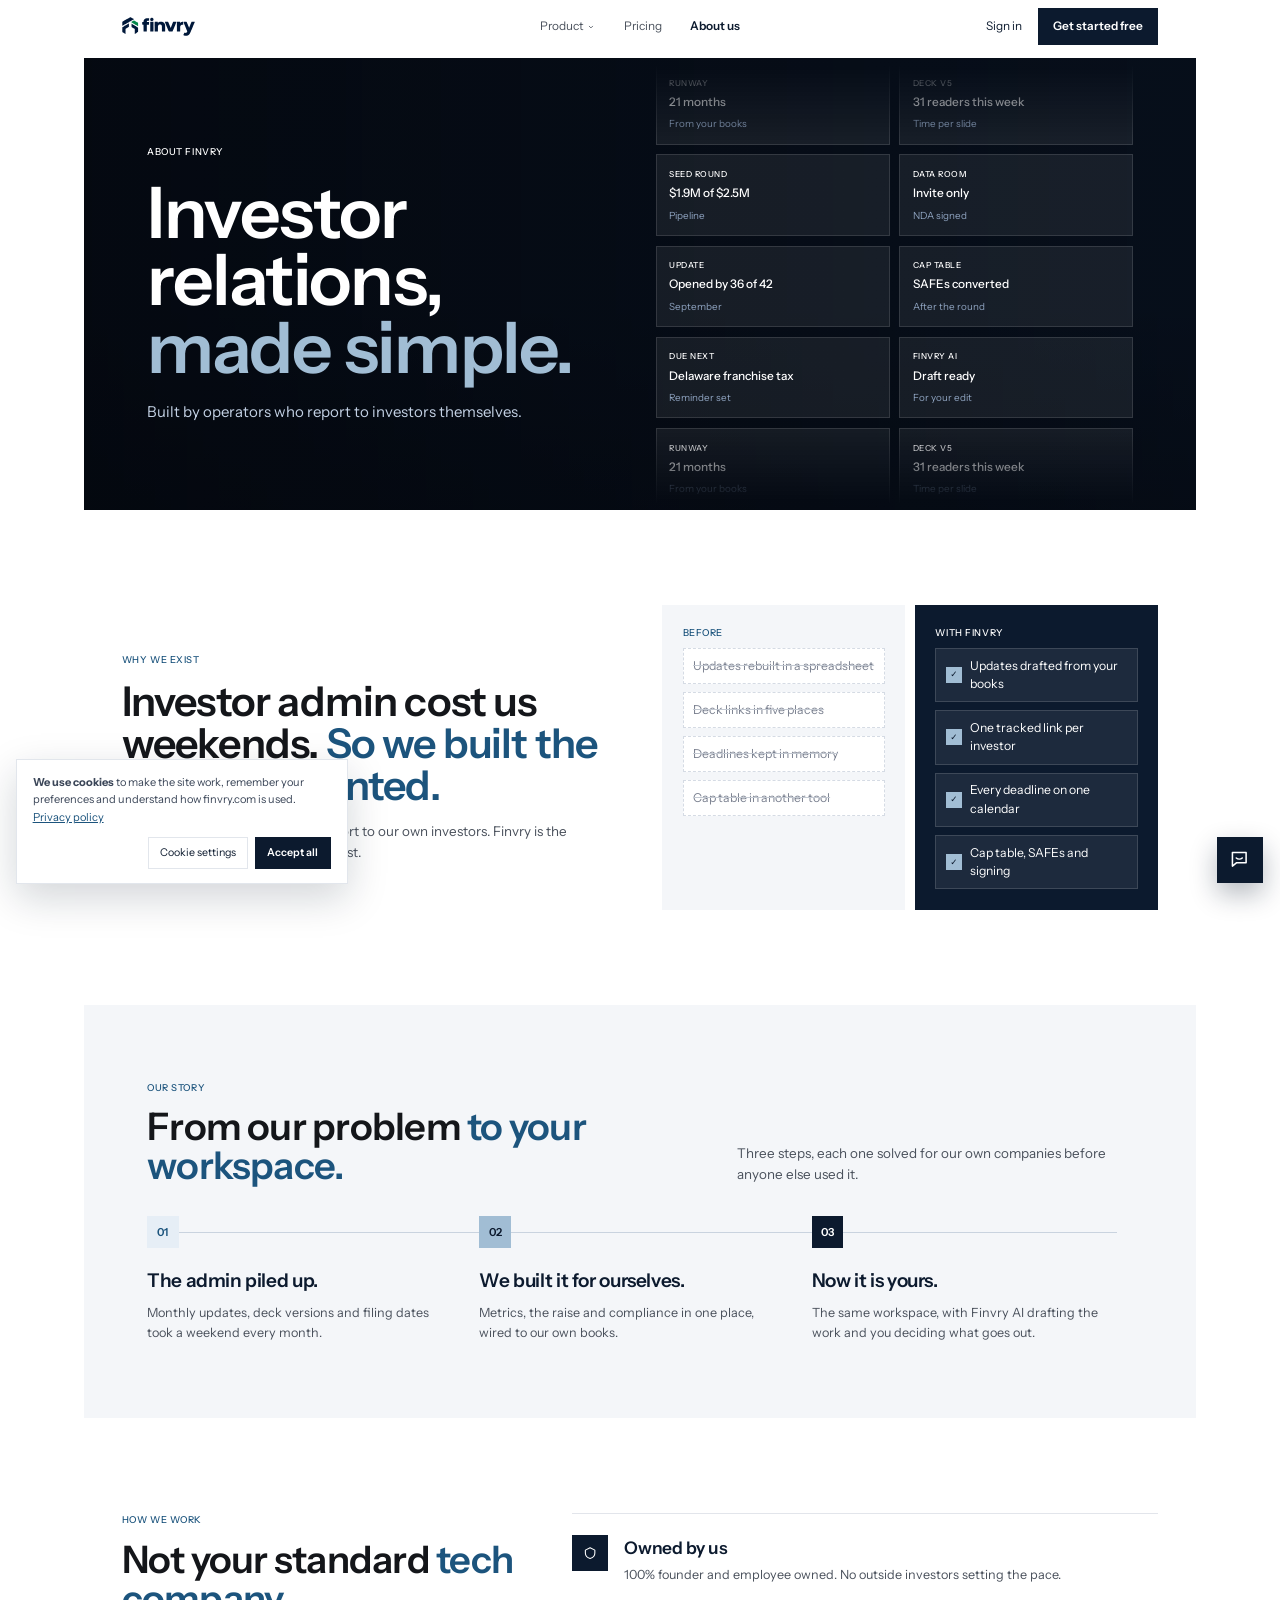
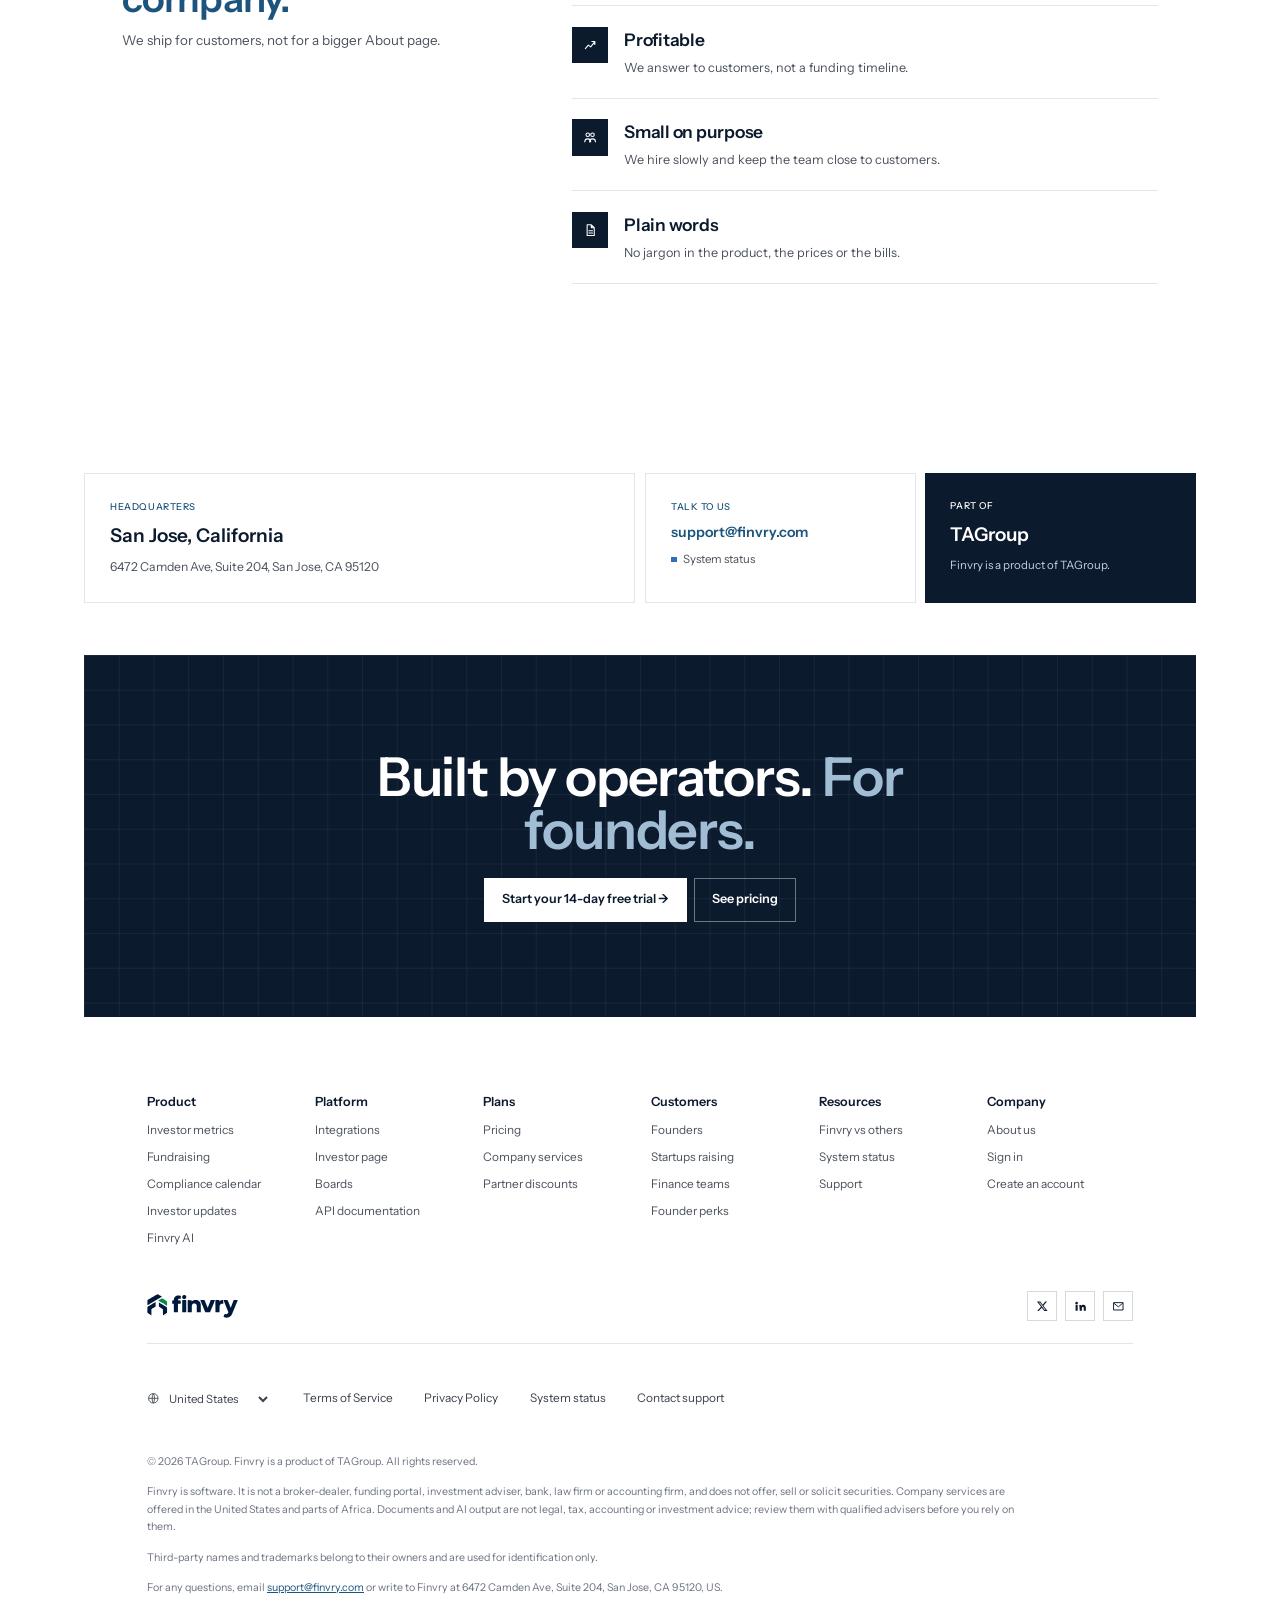
==== about/index.html @ d53e9d09 "Home: line break in the band description" ====
<!doctype html>
<html lang="en" style="zoom: .79;">
<head>
<meta charset="utf-8"><meta name="viewport" content="width=device-width, initial-scale=1">
<title>About Finvry</title><meta name="description" content="Finvry is the OS for every founder: investor metrics, fundraising, requirements and engagement in one place.">
<meta property="og:title" content="About Finvry"><meta property="og:description" content="Finvry is the OS for every founder: investor metrics, fundraising, requirements and engagement in one place."><meta name="theme-color" content="#0c1a2e">
<script>(function(){var p=location.pathname;if(/\/index\.html$/.test(p))history.replaceState(null,'',p.replace(/index\.html$/,'')+location.search+location.hash)})()</script>
<link rel="canonical" href="https://finvry.com/about/">
<link rel="icon" href="/favicon.svg" type="image/svg+xml">
<link rel="icon" href="/favicon-32.png" sizes="32x32" type="image/png">
<link rel="apple-touch-icon" href="/apple-touch-icon.png">
<meta property="og:image" content="https://finvry.com/og.png">
<link rel="preconnect" href="https://fonts.googleapis.com"><link rel="preconnect" href="https://fonts.gstatic.com" crossorigin>
<link href="https://fonts.googleapis.com/css2?family=Instrument+Sans:wght@400;500;600&display=swap" rel="stylesheet">
<link rel="stylesheet" href="/styles.css?v=8ae72ee6">
<link rel="stylesheet" href="/site.css?v=c5f1a4f9">
<script src="/site.js?v=0608c19a" defer></script>
</head>
<body class="f"><header class="f-hd"><div class="f-w">
  <a class="f-brand" href="/" aria-label="Finvry home"><img src="/finvry-logo.svg" alt="Finvry"></a>
  <nav class="f-nav" aria-label="Main"><div class="f-dd"><button type="button" class="f-ddb" aria-expanded="false" aria-haspopup="true">Product<svg width="10" height="10" viewBox="0 0 24 24" aria-hidden="true"><path d="m6 9 6 6 6-6" fill="none" stroke="currentColor" stroke-width="2.4"/></svg></button><div class="f-ddm"><a href="/"><i><svg viewBox="0 0 24 24" aria-hidden="true"><path d="M4 4h7v7H4zM13 4h7v7h-7zM4 13h7v7H4zM13 13h7v7h-7z" fill="none" stroke="currentColor" stroke-width="1.8" stroke-linecap="round" stroke-linejoin="round"/></svg></i><span><b>Overview</b><em>The platform, Finvry AI and integrations</em></span></a><a href="/founders/"><i><svg viewBox="0 0 24 24" aria-hidden="true"><path d="M12 12a4 4 0 1 0 0-8 4 4 0 0 0 0 8zM4 21c0-4 3.6-6.5 8-6.5s8 2.5 8 6.5" fill="none" stroke="currentColor" stroke-width="1.8" stroke-linecap="round" stroke-linejoin="round"/></svg></i><span><b>Founders</b><em>Updates, deck and paperwork</em></span></a><a href="/startups-raising/"><i><svg viewBox="0 0 24 24" aria-hidden="true"><path d="M4 18l5-6 4 3 7-9M15 6h5v5" fill="none" stroke="currentColor" stroke-width="1.8" stroke-linecap="round" stroke-linejoin="round"/></svg></i><span><b>Startups raising</b><em>Pipeline, data room and SAFEs</em></span></a><a href="/finance-teams/"><i><svg viewBox="0 0 24 24" aria-hidden="true"><path d="M4 19V9M10 19V5M16 19v-7M22 19H2" fill="none" stroke="currentColor" stroke-width="1.8" stroke-linecap="round" stroke-linejoin="round"/></svg></i><span><b>Finance teams</b><em>Books, statements and boards</em></span></a><a href="/compare/"><i><svg viewBox="0 0 24 24" aria-hidden="true"><path d="M7 4v16M17 4v16M3 8l4-4 4 4M13 16l4 4 4-4" fill="none" stroke="currentColor" stroke-width="1.8" stroke-linecap="round" stroke-linejoin="round"/></svg></i><span><b>Finvry vs others</b><em>How Finvry compares</em></span></a></div></div><a href="/pricing/">Pricing</a><a href="/about/" class="on" aria-current="page">About us</a></nav>
  <div class="f-hda"><a class="si" href="https://app.finvry.com/login">Sign in</a><a class="f-btn dk" href="https://app.finvry.com/start">Get started free</a>
  <button type="button" class="f-mb" aria-label="Menu" aria-expanded="false" aria-controls="f-mm"><svg width="18" height="18" viewBox="0 0 24 24" aria-hidden="true"><path d="M4 7h16M4 12h16M4 17h16" fill="none" stroke="currentColor" stroke-width="1.8"/></svg></button></div>
</div><div class="f-mm" id="f-mm" hidden><span class="f-mml">Product</span><a href="/">Overview</a><a href="/founders/">Founders</a><a href="/startups-raising/">Startups raising</a><a href="/finance-teams/">Finance teams</a><a href="/compare/">Finvry vs others</a><a href="/pricing/">Pricing</a><a href="/about/">About us</a><a href="https://app.finvry.com/login">Sign in</a><a class="f-btn dk" href="https://app.finvry.com/start">Get started free</a></div></header><main>
<section class="f-inset" style="padding-top:6px"><div class="f-box f-navy">
  <video class="f-vid" autoplay muted loop playsinline preload="metadata" aria-hidden="true"><source src="https://pub-f138f42d66b748108ebf7432c7314665.r2.dev/iStock-1702872444.mp4" type="video/mp4"></video><div class="f-scrim"></div>
  <div class="f-hero f-g" style="padding-top:0;padding-bottom:0;align-items:center;min-height:560px">
  <div class="s6 f-herocol" style="padding:110px 0"><p class="f-lab">About Finvry</p><h1 class="f-h1">Investor relations, <span class="f-emd">made simple.</span></h1><p class="f-sub" style="font-size:19px;max-width:480px">Built by operators who report to investors themselves.</p></div>
  <div class="s6 f-hide-m f-scroll2" aria-hidden="true"><div class="f-up"><div class="f-gl"><span>Runway</span><b>21 months</b><em>From your books</em></div><div class="f-gl"><span>Seed round</span><b>$1.9M of $2.5M</b><em>Pipeline</em></div><div class="f-gl"><span>Update</span><b>Opened by 36 of 42</b><em>September</em></div><div class="f-gl"><span>Due next</span><b>Delaware franchise tax</b><em>Reminder set</em></div><div class="f-gl"><span>Runway</span><b>21 months</b><em>From your books</em></div><div class="f-gl"><span>Seed round</span><b>$1.9M of $2.5M</b><em>Pipeline</em></div><div class="f-gl"><span>Update</span><b>Opened by 36 of 42</b><em>September</em></div><div class="f-gl"><span>Due next</span><b>Delaware franchise tax</b><em>Reminder set</em></div></div><div class="f-down"><div class="f-gl"><span>Deck v5</span><b>31 readers this week</b><em>Time per slide</em></div><div class="f-gl"><span>Data room</span><b>Invite only</b><em>NDA signed</em></div><div class="f-gl"><span>Cap table</span><b>SAFEs converted</b><em>After the round</em></div><div class="f-gl"><span>Finvry AI</span><b>Draft ready</b><em>For your edit</em></div><div class="f-gl"><span>Deck v5</span><b>31 readers this week</b><em>Time per slide</em></div><div class="f-gl"><span>Data room</span><b>Invite only</b><em>NDA signed</em></div><div class="f-gl"><span>Cap table</span><b>SAFEs converted</b><em>After the round</em></div><div class="f-gl"><span>Finvry AI</span><b>Draft ready</b><em>For your edit</em></div></div></div>
</div></div></section>
<section class="f-sec"><div class="f-w f-g ab-why" style="gap:56px;align-items:center">
  <div class="s6" style="display:flex;flex-direction:column;gap:18px"><p class="f-lab">Why we exist</p><h2 class="f-h2" style="font-size:52px">Investor admin cost us weekends. <span class="f-em">So we built the place we wanted.</span></h2>
    <p class="f-sub" style="font-size:17px">We run our own companies and report to our own investors. Finvry is the workspace we needed, used by us first.</p></div>
  <div class="s6 ab-ba" aria-hidden="true"><div class="col was"><p class="f-lab">Before</p><span>Updates rebuilt in a spreadsheet</span><span>Deck links in five places</span><span>Deadlines kept in memory</span><span>Cap table in another tool</span></div>
    <div class="col now"><p class="f-lab">With Finvry</p><span><i>✓</i>Updates drafted from your books</span><span><i>✓</i>One tracked link per investor</span><span><i>✓</i>Every deadline on one calendar</span><span><i>✓</i>Cap table, SAFEs and signing</span></div></div>
</div></section>
<section class="f-inset"><div class="f-box f-greybg"><div class="f-wi" style="padding-top:96px;padding-bottom:96px">
  <div class="f-split"><div><p class="f-lab">Our story</p><h2 class="f-h2" style="font-size:48px">From our problem <span class="f-em">to your workspace.</span></h2></div><p class="f-sub" style="font-size:17px">Three steps, each one solved for our own companies before anyone else used it.</p></div>
  <ol class="ab-tl"><li><span class="n">01</span><b>The admin piled up.</b><span class="d">Monthly updates, deck versions and filing dates took a weekend every month.</span></li><li><span class="n">02</span><b>We built it for ourselves.</b><span class="d">Metrics, the raise and compliance in one place, wired to our own books.</span></li><li><span class="n">03</span><b>Now it is yours.</b><span class="d">The same workspace, with Finvry AI drafting the work and you deciding what goes out.</span></li></ol>
</div></div></section>
<section class="f-sec"><div class="f-w f-g" style="gap:56px;align-items:start">
  <div class="s5" style="display:flex;flex-direction:column;gap:16px;position:sticky;top:100px"><p class="f-lab">How we work</p><h2 class="f-h2" style="font-size:48px">Not your standard <span class="f-em">tech company.</span></h2><p class="f-sub" style="font-size:17px">We ship for customers, not for a bigger About page.</p></div>
  <div class="s7 ab-ways"><div><span class="f-ico dk"><svg viewBox="0 0 24 24" aria-hidden="true"><path d="M12 3l8 4v5c0 5-3.5 8-8 9-4.5-1-8-4-8-9V7z" fill="none" stroke="currentColor" stroke-width="1.8" stroke-linecap="round" stroke-linejoin="round"/></svg></span><span><b>Owned by us</b><em>100% founder and employee owned. No outside investors setting the pace.</em></span></div><div><span class="f-ico dk"><svg viewBox="0 0 24 24" aria-hidden="true"><path d="M4 18l5-6 4 3 7-9M15 6h5v5" fill="none" stroke="currentColor" stroke-width="1.8" stroke-linecap="round" stroke-linejoin="round"/></svg></span><span><b>Profitable</b><em>We answer to customers, not a funding timeline.</em></span></div><div><span class="f-ico dk"><svg viewBox="0 0 24 24" aria-hidden="true"><path d="M8 11a3 3 0 1 0 0-6 3 3 0 0 0 0 6zM16 11a3 3 0 1 0 0-6 3 3 0 0 0 0 6zM3 20c0-3 2.5-5 5-5s5 2 5 5M11 20c0-3 2.5-5 5-5s5 2 5 5" fill="none" stroke="currentColor" stroke-width="1.8" stroke-linecap="round" stroke-linejoin="round"/></svg></span><span><b>Small on purpose</b><em>We hire slowly and keep the team close to customers.</em></span></div><div><span class="f-ico dk"><svg viewBox="0 0 24 24" aria-hidden="true"><path d="M7 3h7l5 5v13H7zM14 3v5h5M10 13h6M10 17h6" fill="none" stroke="currentColor" stroke-width="1.8" stroke-linecap="round" stroke-linejoin="round"/></svg></span><span><b>Plain words</b><em>No jargon in the product, the prices or the bills.</em></span></div></div>
</div></section>
<section class="f-sec f-edge" style="padding-bottom:50px"><div class="f-g" style="gap:12px">
  <div class="s6" style="border:1px solid #e2e5eb;padding:32px;display:flex;flex-direction:column;gap:10px"><p class="f-lab">Headquarters</p><b style="font-size:24px;font-weight:600;color:#0c1a2e">San Jose, California</b><span style="font-size:15.5px;color:#4a515c">6472 Camden Ave, Suite 204, San Jose, CA 95120</span></div>
  <div class="s3" style="border:1px solid #e2e5eb;padding:32px;display:flex;flex-direction:column;gap:10px"><p class="f-lab">Talk to us</p><a class="f-link" style="font-size:18px" href="mailto:support@finvry.com">support@finvry.com</a><a href="https://app.finvry.com/status" style="font-size:14.5px;text-decoration:none;display:flex;gap:8px;align-items:center;color:#4a515c"><span class="f-dot" style="background:#2f6fb3"></span>System status</a></div>
  <div class="s3 f-navy" style="padding:32px;display:flex;flex-direction:column;gap:10px"><p class="f-lab">Part of</p><b style="font-size:24px;font-weight:600">TAGroup</b><span style="font-size:14.5px;color:#c3d1e4">Finvry is a product of TAGroup.</span></div>
</div></section>
</main><section class="f-cta"><div class="f-box"><div class="f-gridbg"></div>
  <div class="in"><h2>Built by operators. <span class="f-emd">For founders.</span></h2>
  <div class="f-acts" style="justify-content:center"><a class="f-btn lt" href="https://app.finvry.com/start">Start your 14-day free trial →</a><a class="f-btn ln" href="/pricing/">See pricing</a></div></div>
</div></section><footer class="f-ft"><div class="f-wi">
  <div class="f-fcols"><div><h4>Product</h4><a href="/finance-teams/">Investor metrics</a><a href="/startups-raising/">Fundraising</a><a href="/#product">Compliance calendar</a><a href="/founders/">Investor updates</a><a href="/#ai">Finvry AI</a></div><div><h4>Platform</h4><a href="/#integrations">Integrations</a><a href="/#features">Investor page</a><a href="/finance-teams/">Boards</a><a href="https://app.finvry.com/developers">API documentation</a></div><div><h4>Plans</h4><a href="/pricing/">Pricing</a><a href="/pricing/#services">Company services</a><a href="/partners/">Partner discounts</a></div><div><h4>Customers</h4><a href="/founders/">Founders</a><a href="/startups-raising/">Startups raising</a><a href="/finance-teams/">Finance teams</a><a href="https://app.finvry.com/rewards">Founder perks</a></div><div><h4>Resources</h4><a href="/compare/">Finvry vs others</a><a href="https://app.finvry.com/status">System status</a><a href="mailto:support@finvry.com">Support</a></div><div><h4>Company</h4><a href="/about/">About us</a><a href="https://app.finvry.com/login">Sign in</a><a href="https://app.finvry.com/start">Create an account</a></div></div>
  <div class="f-frow"><a href="/" aria-label="Finvry home"><img src="/finvry-logo.svg" alt="Finvry"></a><div class="f-soc"><a href="https://x.com/finvry" aria-label="Finvry on X"><svg viewBox="0 0 24 24"><path d="M17.8 3h3.1l-6.8 7.8 8 10.2h-6.3l-4.9-6.4L5.3 21H2.2l7.3-8.3L1.8 3h6.4l4.4 5.9zm-1.1 16.2h1.7L7.4 4.7H5.6z" fill="currentColor"/></svg></a><a href="https://www.linkedin.com/company/finvry" aria-label="Finvry on LinkedIn"><svg viewBox="0 0 24 24"><path d="M4.98 3.5a2.5 2.5 0 1 1 0 5 2.5 2.5 0 0 1 0-5M3 9.5h4v11H3zm7 0h3.8v1.6h.1c.5-1 1.8-2 3.8-2 4 0 4.8 2.6 4.8 6v5.4h-4v-4.8c0-1.2 0-2.6-1.6-2.6s-1.9 1.2-1.9 2.5v4.9h-4z" fill="currentColor"/></svg></a><a href="mailto:support@finvry.com" aria-label="Email support@finvry.com"><svg viewBox="0 0 24 24"><path d="M3 5h18v14H3z" fill="none" stroke="currentColor" stroke-width="1.8"/><path d="m3.5 6 8.5 7 8.5-7" fill="none" stroke="currentColor" stroke-width="1.8"/></svg></a></div></div>
  <div class="f-legal"><label><svg width="16" height="16" viewBox="0 0 24 24" aria-hidden="true"><circle cx="12" cy="12" r="9" fill="none" stroke="currentColor" stroke-width="1.6"/><path d="M3 12h18M12 3c3 3 3 15 0 18M12 3c-3 3-3 15 0 18" fill="none" stroke="currentColor" stroke-width="1.6"/></svg><span class="sr">Country</span><select aria-label="Country"><option>United States</option><option>Canada</option><option>Nigeria</option><option>Kenya</option><option>Ghana</option><option>United Kingdom</option><option>Others</option></select></label>
    <a href="https://app.finvry.com/legal/terms">Terms of Service</a><a href="https://app.finvry.com/legal/privacy">Privacy Policy</a><a href="https://app.finvry.com/status">System status</a><a href="mailto:support@finvry.com">Contact support</a></div>
  <div class="f-small">
    <p>© <span class="yr">2026</span> TAGroup. Finvry is a product of TAGroup. All rights reserved.</p>
    <p>Finvry is software. It is not a broker-dealer, funding portal, investment adviser, bank, law firm or accounting firm, and does not offer, sell or solicit securities. Company services are offered in the United States and parts of Africa. Documents and AI output are not legal, tax, accounting or investment advice; review them with qualified advisers before you rely on them.</p>
    <p>Third-party names and trademarks belong to their owners and are used for identification only.</p>
    <p>For any questions, email <a href="mailto:support@finvry.com">support@finvry.com</a> or write to Finvry at 6472 Camden Ave, Suite 204, San Jose, CA 95120, US.</p>
  </div>
</div></footer>
<script>(function(){var h=document.querySelector('.hd');if(!h)return;var l=h.querySelector('.brand img'),dark=l&&/logo-light/.test(l.getAttribute('src')||'');var f=function(){var on=window.scrollY>24;h.classList.toggle('scrolled',on);if(dark)l.src=on?'/finvry-logo.svg':'/finvry-logo-light.svg'};addEventListener('scroll',f,{passive:true});f()})()</script>
<div class="cc" id="cc" role="dialog" aria-label="Cookie settings" hidden>
  <p><b>We use cookies</b> to make the site work, remember your preferences and understand how finvry.com is used. <a href="https://app.finvry.com/legal/privacy">Privacy policy</a></p>
  <div class="cco" id="cco" hidden>
    <label><span><b>Essential</b><em>Needed for the site to work. Always on.</em></span><input type="checkbox" checked disabled></label>
    <label><span><b>Preferences</b><em>Remember choices such as this one.</em></span><input type="checkbox" id="ccp" checked></label>
    <label><span><b>Analytics</b><em>Help us understand which pages are useful.</em></span><input type="checkbox" id="cca" checked></label>
  </div>
  <div class="cca"><button type="button" class="ccl" id="ccs">Cookie settings</button><button type="button" class="cck" id="ccy">Accept all</button></div>
</div>
<script>(function(){var K='fv_consent',el=document.getElementById('cc');if(!el)return;var has=false;try{has=!!localStorage.getItem(K)}catch(e){}if(!has&&!/(?:^|; )fv_consent=/.test(document.cookie))setTimeout(function(){el.hidden=false;requestAnimationFrame(function(){el.classList.add('on')})},900);
function save(all){var c={essential:true,preferences:all||document.getElementById('ccp').checked,analytics:all||document.getElementById('cca').checked,at:new Date().toISOString()},v=JSON.stringify(c);try{localStorage.setItem(K,v)}catch(e){}document.cookie='fv_consent='+encodeURIComponent(v)+'; Max-Age=31536000; Path=/; SameSite=Lax; Secure';el.classList.remove('on');setTimeout(function(){el.hidden=true},300)}
var o=document.getElementById('cco'),s=document.getElementById('ccs');s.onclick=function(){if(o.hidden){o.hidden=false;s.textContent='Save choices'}else save(false)};document.getElementById('ccy').onclick=function(){save(true)}})()</script>
<script>(function(){document.querySelectorAll('.dd').forEach(function(d){var b=d.querySelector('.ddt');b.addEventListener('click',function(e){e.stopPropagation();var o=d.classList.toggle('open');b.setAttribute('aria-expanded',o)});d.addEventListener('mouseenter',function(){b.setAttribute('aria-expanded','true')});d.addEventListener('mouseleave',function(){d.classList.remove('open');b.setAttribute('aria-expanded','false')})});document.addEventListener('click',function(){document.querySelectorAll('.dd.open').forEach(function(d){d.classList.remove('open')})});document.addEventListener('keydown',function(e){if(e.key==='Escape')document.querySelectorAll('.dd.open').forEach(function(d){d.classList.remove('open')})})})()</script>
</body>
</html>
---- styles.css ----
/* Finvry — finvry.com. Instrument Sans (the app's typeface), square corners, navy and white. */
:root{--navy:#0c1a2e;--navy2:#13253d;--blue:#1c547d;--sky:#5fa8d3;--ink:#0c1a2e;--soft:#3b4658;--mute:#6b7686;--line:#e2e6ec;--paper:#f6f7f9;--white:#fff;--ok:#1f7a4d;
--f:'Instrument Sans',system-ui,-apple-system,'Segoe UI',sans-serif}
*{box-sizing:border-box;border-radius:0}html{scroll-behavior:smooth}
body{margin:0;font-family:var(--f);font-size:17px;line-height:1.6;color:var(--soft);background:var(--white);-webkit-font-smoothing:antialiased}
a{color:inherit}video,img{display:block;max-width:100%}:focus-visible{outline:2px solid var(--sky);outline-offset:3px}
.w{max-width:1200px;margin:0 auto;padding:0 32px}
h1,h2,h3{font-family:var(--f);color:var(--ink);margin:0;font-weight:600;letter-spacing:-.025em}
.btn{display:inline-flex;align-items:center;justify-content:center;height:46px;padding:0 24px;font-size:15px;font-weight:600;text-decoration:none;border:1px solid transparent;transition:background .15s,color .15s,border-color .15s}
.btn.light{background:#fff;color:var(--navy)}.btn.light:hover{background:var(--sky)}.btn.line{border-color:rgba(255,255,255,.4);color:#fff}.btn.line:hover{border-color:#fff}
.btn.dark{background:var(--navy);color:#fff}.btn.dark:hover{background:var(--blue)}.btn.ghost{border-color:var(--line);color:var(--ink)}.btn.ghost:hover{border-color:var(--ink)}
/* header */
.hd{position:absolute;inset:0 0 auto;z-index:10;color:#fff}.hd.solid{position:static;color:var(--ink);border-bottom:1px solid var(--line)}
.hd .w{display:flex;align-items:center;justify-content:space-between;height:76px}
.brand{display:flex;align-items:center;gap:10px;text-decoration:none;font-weight:600;font-size:20px;letter-spacing:-.02em}.brand svg{width:26px;height:26px}
.menu{display:flex;align-items:center;gap:30px;font-size:15px}.menu a{text-decoration:none;opacity:.85}.menu a:hover{opacity:1}.menu .btn{opacity:1;height:40px;padding:0 18px}
/* hero */
.hero{position:relative;min-height:calc(92vh / .85);display:flex;align-items:flex-end;color:#fff;background:var(--navy);overflow:hidden}
.hero video{position:absolute;inset:0;width:100%;height:100%;object-fit:cover}
.hero:after{content:'';position:absolute;inset:0;background:linear-gradient(180deg,rgba(12,26,46,.55) 0%,rgba(12,26,46,.35) 40%,rgba(12,26,46,.92) 100%)}
.hero .w{position:relative;z-index:2;width:100%;padding-bottom:88px}
.hero h1{color:#fff;font-size:clamp(48px,7.4vw,104px);line-height:.98;letter-spacing:-.04em;font-weight:600;max-width:11ch}
.hero h1 span{display:block;color:rgba(255,255,255,.58)}
.hero .row{display:flex;justify-content:space-between;align-items:flex-end;gap:40px;margin-top:36px;flex-wrap:wrap}
.hero p{max-width:470px;margin:0;font-size:19px;color:rgba(255,255,255,.85)}.acts{display:flex;gap:10px;flex-wrap:wrap}
/* sections */
.sec{padding:120px 0}.sec.tint{background:var(--paper)}.sec.dark{background:var(--navy);color:rgba(255,255,255,.78)}.sec.dark h2,.sec.dark h3{color:#fff}
.h2{font-size:clamp(34px,4.2vw,56px);line-height:1.04;letter-spacing:-.035em;max-width:16ch}.h2 span{color:var(--mute)}.sec.dark .h2 span{color:rgba(255,255,255,.5)}
.intro{display:grid;grid-template-columns:1.2fr 1fr;gap:60px;align-items:end;margin-bottom:64px}.intro p{margin:0;font-size:19px;max-width:520px}
/* four pillars */
.pillars{display:grid;grid-template-columns:repeat(4,1fr);border-top:1px solid var(--line)}.pl{padding:32px 28px 0 0;border-right:1px solid var(--line);margin-right:28px}.pl:last-child{border-right:0;margin-right:0}
.pl svg{width:28px;height:28px;color:var(--blue)}.pl h3{font-size:20px;margin:22px 0 8px}.pl p{margin:0;font-size:15.5px}
/* feature rows */
.feat{display:grid;grid-template-columns:1fr 1fr;min-height:560px;border-top:1px solid var(--line)}.feat:last-child{border-bottom:1px solid var(--line)}
.feat .txt{padding:72px 64px 72px 0;display:flex;flex-direction:column;justify-content:center}.feat.flip .txt{order:2;padding:72px 0 72px 64px}
.feat h3{font-size:clamp(28px,3vw,40px);line-height:1.08;letter-spacing:-.03em}.feat p{margin:18px 0 0;max-width:460px}
.feat ul{list-style:none;padding:0;margin:26px 0 0;display:grid;gap:10px;font-size:15.5px}.feat li{display:flex;gap:12px}.feat li:before{content:'';flex:none;width:8px;height:8px;background:var(--sky);margin-top:9px}
.media{position:relative;overflow:hidden;background:var(--navy)}.media video{position:absolute;inset:0;width:100%;height:100%;object-fit:cover;opacity:.85}
.media:after{content:'';position:absolute;inset:0;background:linear-gradient(180deg,rgba(12,26,46,.05),rgba(12,26,46,.5))}
.ui{position:absolute;left:32px;right:32px;bottom:32px;z-index:2;background:#fff;color:var(--ink);font-size:14px;box-shadow:0 24px 60px rgba(0,0,0,.35)}
.ui .t{display:flex;justify-content:space-between;align-items:center;padding:12px 16px;border-bottom:1px solid var(--line);font-size:12.5px;color:var(--mute)}.ui .t b{color:var(--ink);font-weight:600}
.ui .b{padding:16px}.ui .r{display:flex;justify-content:space-between;gap:10px;padding:9px 0;border-top:1px solid var(--line)}.ui .r:first-child{border-top:0;padding-top:0}
.ui .tag{font-size:12px;padding:2px 8px;background:var(--paper);color:var(--soft);white-space:nowrap}.ui .tag.ok{background:rgba(31,122,77,.1);color:var(--ok)}.ui .tag.sk{background:rgba(95,168,211,.16);color:var(--blue)}
.num{font-size:30px;font-weight:600;letter-spacing:-.02em;line-height:1.1}.mut{color:var(--mute);font-size:13px}
.spark{height:70px;margin-top:10px}.spark path{fill:none;stroke:var(--navy);stroke-width:2;stroke-dasharray:700;stroke-dashoffset:700}.on .spark path{animation:draw 2.2s ease forwards}
.tick{transition:opacity .4s}.fade{opacity:0}
@keyframes draw{to{stroke-dashoffset:0}}
/* platform band */
.plat{display:grid;grid-template-columns:repeat(3,1fr);border-top:1px solid rgba(255,255,255,.14)}.pf{padding:36px 32px 0 0;margin-right:32px;border-right:1px solid rgba(255,255,255,.14)}.pf:last-child{border:0;margin:0}
.pf h3{font-size:20px;margin-bottom:8px}.pf p{margin:0 0 18px;font-size:15.5px}.pf a{color:#fff;font-weight:600;text-decoration:none;border-bottom:1px solid rgba(255,255,255,.4);padding-bottom:2px}.pf a:hover{border-color:#fff}
.live{display:inline-flex;align-items:center;gap:8px;font-size:13px;color:rgba(255,255,255,.7);margin-bottom:10px}.live i{width:8px;height:8px;background:#3fbf7f;box-shadow:0 0 0 4px rgba(63,191,127,.2)}
/* closing */
.close{position:relative;color:#fff;background:var(--navy);overflow:hidden}.close video{position:absolute;inset:0;width:100%;height:100%;object-fit:cover;opacity:.35}
.close .w{position:relative;z-index:2;padding-top:140px;padding-bottom:140px}.close h2{color:#fff;font-size:clamp(38px,5vw,68px);line-height:1.02;letter-spacing:-.035em;max-width:14ch}.close h2 span{color:rgba(255,255,255,.55)}.close .acts{margin-top:36px}
/* footer */
.ft{background:var(--navy);color:rgba(255,255,255,.6);font-size:14px;border-top:1px solid rgba(255,255,255,.1)}.ft .w{display:grid;grid-template-columns:2fr 1fr 1fr 1fr;gap:32px;padding-top:64px;padding-bottom:40px}
.ft h4{color:#fff;font-size:14px;font-weight:600;margin:0 0 14px}.ft a{display:block;text-decoration:none;margin-bottom:9px}.ft a:hover{color:#fff}.ft .brand{color:#fff;margin-bottom:14px}
.legal{grid-column:1/-1;border-top:1px solid rgba(255,255,255,.1);padding-top:22px;display:flex;justify-content:space-between;gap:16px;flex-wrap:wrap}
/* pricing page */
.ph{padding:96px 0 56px}.ph h1{font-size:clamp(42px,5.6vw,76px);line-height:1;letter-spacing:-.04em;max-width:13ch}.ph h1 span{color:var(--mute)}.ph p{font-size:19px;max-width:560px;margin:22px 0 0}
.bill{display:inline-flex;border:1px solid var(--line);margin-top:32px}.bill button{all:unset;cursor:pointer;padding:10px 18px;font-size:14px;font-weight:600;color:var(--mute)}.bill button.on{background:var(--navy);color:#fff}
.tiers{display:grid;grid-template-columns:repeat(3,1fr);border:1px solid var(--line)}.tier{padding:36px 32px;border-right:1px solid var(--line);display:flex;flex-direction:column;gap:18px}.tier:last-child{border-right:0}.tier.mark{background:var(--navy);color:rgba(255,255,255,.78)}.tier.mark h3,.tier.mark .price b{color:#fff}
.tier h3{font-size:22px}.price{display:flex;align-items:baseline;gap:6px}.price b{font-size:46px;font-weight:600;letter-spacing:-.03em;color:var(--ink)}.price span{font-size:14px}
.tier ul{list-style:none;padding:0;margin:0;display:grid;gap:10px;font-size:15.5px}.tier li{display:flex;gap:12px}.tier li:before{content:'';flex:none;width:8px;height:8px;background:var(--sky);margin-top:9px}.tier .btn{margin-top:auto}
.cmp{width:100%;border-collapse:collapse;margin-top:72px;font-size:15px}.cmp th,.cmp td{text-align:left;padding:14px 12px;border-bottom:1px solid var(--line)}.cmp th{color:var(--ink);font-weight:600}.cmp td:not(:first-child),.cmp th:not(:first-child){text-align:center}
@media(max-width:980px){.intro,.feat,.feat.flip{grid-template-columns:1fr}.feat .txt,.feat.flip .txt{order:0;padding:56px 0}.media{min-height:420px}.pillars,.plat{grid-template-columns:1fr 1fr}.pl:nth-child(2),.pf:nth-child(2){border-right:0;margin-right:0}.tiers{grid-template-columns:1fr}.tier{border-right:0;border-bottom:1px solid var(--line)}.ft .w{grid-template-columns:1fr 1fr}.menu a:not(.btn){display:none}.sec{padding:88px 0}}
@media(max-width:560px){.w{padding:0 20px}.pillars,.plat{grid-template-columns:1fr}.pl,.pf{border-right:0;margin-right:0}.ui{left:16px;right:16px;bottom:16px}.cmp{font-size:13px}}
@media(prefers-reduced-motion:reduce){*{animation:none!important;transition:none!important}.spark path{stroke-dashoffset:0}html{scroll-behavior:auto}}

/* v3: white feature section, Finvry AI, footer */
.feats{background:#fff;padding:100px 0}.feats .feat{border-top:0;margin-bottom:100px}.feats .feat:last-child{margin-bottom:0;border-bottom:0}
.eyebrow{font-size:13px;font-weight:600;letter-spacing:.14em;text-transform:uppercase;color:var(--sky);margin:0 0 18px}
.ai{background:var(--navy);color:rgba(255,255,255,.75);padding:120px 0}.ai .h2{color:#fff}.ai .h2 span{color:rgba(255,255,255,.5)}
.aig{display:grid;grid-template-columns:1fr 1.05fr;gap:72px;align-items:center}.ait>p{font-size:18px;max-width:500px;margin:20px 0 0}
.cap{list-style:none;padding:0;margin:36px 0 0;border-top:1px solid rgba(255,255,255,.12)}.cap li{padding:18px 0 18px 22px;border-bottom:1px solid rgba(255,255,255,.12);cursor:pointer;position:relative;transition:color .2s}
.cap li:before{content:'';position:absolute;left:0;top:24px;width:8px;height:8px;background:rgba(255,255,255,.25);transition:background .2s}.cap li.on:before{background:var(--sky)}
.cap b{display:block;color:rgba(255,255,255,.7);font-weight:600;font-size:17px}.cap li.on b{color:#fff}.cap span{display:block;font-size:14.5px;color:rgba(255,255,255,.5);margin-top:4px}
.aiw{background:#fff;color:var(--ink);box-shadow:0 30px 80px rgba(0,0,0,.4)}.aibar{display:flex;align-items:center;gap:10px;padding:14px 18px;border-bottom:1px solid var(--line);font-size:14px}
.aibar .dot{width:8px;height:8px;background:var(--sky);animation:pulse 1.4s ease-in-out infinite}.aibar .mut2{margin-left:auto;font-size:12.5px;color:var(--mute)}
.aibody{padding:22px 20px;min-height:230px;font-size:15.5px;line-height:1.65;white-space:pre-wrap}.aiout{display:inline}.caret{display:inline-block;width:2px;height:18px;background:var(--navy);vertical-align:-3px;animation:blink 1s step-end infinite;margin-left:1px}
.aifoot{display:flex;gap:8px;justify-content:flex-end;padding:14px 18px;border-top:1px solid var(--line)}.chip{font-size:13px;font-weight:600;padding:7px 14px;border:1px solid var(--line);color:var(--ink)}.chip.dark{background:var(--navy);border-color:var(--navy);color:#fff}
@keyframes blink{50%{opacity:0}}@keyframes pulse{50%{opacity:.35}}
.ft2{background:#fff;color:var(--mute);position:relative;overflow:hidden;border-top:1px solid var(--line)}.ft2 .w{position:relative;padding-top:88px}
.fgrid{display:grid;grid-template-columns:1.6fr 1fr 1fr 1fr 1fr;gap:40px;padding-bottom:64px;border-bottom:1px solid var(--line)}
.flogo{display:inline-flex;align-items:center;gap:10px;text-decoration:none;color:var(--navy);font-weight:600;font-size:26px;letter-spacing:-.03em}.flogo svg{width:34px;height:34px}
.fbrand p{color:var(--soft);font-size:16px;max-width:320px;margin:18px 0 22px}.soc{display:flex;gap:8px}.soc a{width:40px;height:40px;display:grid;place-items:center;border:1px solid var(--line);color:var(--navy)}.soc a:hover{border-color:var(--navy)}.soc svg{width:16px;height:16px}
.ft2 h4{font-size:12.5px;font-weight:600;letter-spacing:.16em;text-transform:uppercase;color:var(--mute);margin:6px 0 22px}.ft2 .fgrid a:not(.flogo){display:flex;align-items:center;gap:6px;color:var(--soft);text-decoration:none;font-size:16px;margin-bottom:14px}.ft2 .fgrid a:hover{color:var(--navy)}.ext{width:11px;height:11px}
.disc{padding:56px 0 40px;font-size:14px;line-height:1.75;position:relative;z-index:1}.disc p{margin:0 0 16px}.disc b{color:var(--navy);font-weight:600;letter-spacing:.04em}
.fmark{font-weight:600;font-size:clamp(120px,22vw,320px);letter-spacing:-.06em;line-height:.8;color:#f0f2f5;text-align:center;margin:-40px 0 -30px;user-select:none;position:relative;z-index:0}
@media(max-width:980px){.aig{grid-template-columns:1fr;gap:48px}.fgrid{grid-template-columns:1fr 1fr}.fbrand{grid-column:1/-1}.feats .feat{margin-bottom:64px}}

/* v4: social icons, customer pages */
.ft2 .fgrid .soc a{display:grid;place-items:center;width:40px;height:40px;margin:0;padding:0;gap:0;border:1px solid var(--line);color:var(--navy)}.ft2 .fgrid .soc a:hover{border-color:var(--navy);color:var(--navy)}.ft2 .fgrid .soc svg{width:16px;height:16px;display:block}
.chero{position:relative;color:#fff;background:var(--navy);overflow:hidden}.chero video{position:absolute;inset:0;width:100%;height:100%;object-fit:cover;opacity:.4}.chero:after{content:'';position:absolute;inset:0;background:linear-gradient(90deg,rgba(12,26,46,.95) 35%,rgba(12,26,46,.5))}
.chero .w{position:relative;z-index:2;padding-top:180px;padding-bottom:110px}.chero .eyebrow{margin-bottom:22px}.chero h1{color:#fff;font-size:clamp(42px,5.8vw,80px);line-height:1;letter-spacing:-.04em;max-width:14ch}.chero h1 span{color:rgba(255,255,255,.55)}.chero p{font-size:19px;color:rgba(255,255,255,.82);max-width:560px;margin:24px 0 34px}
.pains{display:grid;grid-template-columns:repeat(3,1fr);border-top:1px solid var(--line)}.pain{padding:32px 32px 0 0;margin-right:32px;border-right:1px solid var(--line)}.pain:last-child{border:0;margin:0}.pain s{display:block;color:var(--mute);font-size:15px;text-decoration-color:rgba(107,118,134,.5)}.pain h3{font-size:21px;margin:10px 0 8px}.pain p{margin:0;font-size:15.5px}
.uses{display:grid;grid-template-columns:repeat(2,1fr);gap:0;border-top:1px solid var(--line)}.use{padding:36px 40px 36px 0;border-bottom:1px solid var(--line)}.use:nth-child(odd){border-right:1px solid var(--line)}.use:nth-child(even){padding-left:40px}.use b{display:block;color:var(--ink);font-size:20px;font-weight:600;letter-spacing:-.02em;margin-bottom:8px}.use p{margin:0}.use a{display:inline-block;margin-top:14px;color:var(--blue);font-weight:600;text-decoration:none}
.quote{border-left:3px solid var(--sky);padding:6px 0 6px 28px;max-width:820px}.quote p{font-size:clamp(22px,2.4vw,30px);line-height:1.35;color:var(--ink);letter-spacing:-.015em;margin:0}.quote span{display:block;margin-top:16px;color:var(--mute);font-size:15px}
.others{display:grid;grid-template-columns:repeat(3,1fr);gap:0;border-top:1px solid rgba(255,255,255,.14)}.others a{display:block;padding:28px 28px 0 0;color:#fff;text-decoration:none;font-size:20px;font-weight:600;letter-spacing:-.02em}.others a span{display:block;color:rgba(255,255,255,.6);font-size:15px;font-weight:400;margin-top:6px}.others a:hover{color:var(--sky)}
@media(max-width:980px){.pains,.uses,.others{grid-template-columns:1fr}.pain{border-right:0;margin-right:0}.use,.use:nth-child(even){padding:28px 0;border-right:0}}

/* v5: section anchors, customer pages */
.feat[id],.anc{scroll-margin-top:24px}.anc{display:block;position:relative;top:-24px}
.chero.tall{min-height:86vh;display:flex;align-items:flex-end}.chero.tall .w{width:100%;padding-bottom:96px}
.tiles{display:grid;grid-template-columns:repeat(3,1fr);gap:16px}.tile{position:relative;display:block;height:300px;overflow:hidden;background:var(--navy);color:#fff;text-decoration:none}
.tile video{position:absolute;inset:0;width:100%;height:100%;object-fit:cover;opacity:.55;transition:opacity .3s,transform .6s}.tile:hover video{opacity:.8;transform:scale(1.04)}
.tile:after{content:'';position:absolute;inset:0;background:linear-gradient(180deg,rgba(12,26,46,.1),rgba(12,26,46,.85))}.tile span{position:absolute;left:24px;right:24px;bottom:22px;z-index:2}.tile b{display:block;font-size:22px;font-weight:600;letter-spacing:-.02em}.tile em{font-style:normal;font-size:14px;color:rgba(255,255,255,.75)}
@media(max-width:980px){.tiles{grid-template-columns:1fr}}

/* v6: anchors out of the grid, light "Built to connect", AI section polish, support line */
.feat{position:relative}.anc{position:absolute;top:-24px;left:0;width:1px;height:1px;display:block}
.media{min-height:520px}
.conn{background:var(--paper);color:var(--soft)}.conn .h2{color:var(--ink)}.conn .h2 span{color:var(--mute)}.conn .plat{border-top-color:var(--line)}.conn .pf{border-right-color:var(--line)}.conn .pf h3{color:var(--ink)}
.conn .pf a{color:var(--ink);border-bottom-color:rgba(12,26,46,.3)}.conn .pf a:hover{border-color:var(--ink)}.conn .live{color:var(--mute)}
.ai{padding:120px 0 110px}.aig{align-items:start}.aiw{position:sticky;top:40px}.aibody{height:250px;overflow:hidden}
.aisrc{display:flex;flex-wrap:wrap;gap:6px;align-items:center;padding:14px 18px;border-top:1px solid var(--line);background:#f7f9fb;font-size:12.5px;color:var(--mute)}.aisrc span{margin-right:4px}.aisrc i{font-style:normal;padding:3px 9px;border:1px solid var(--line);background:#fff;color:var(--ink)}
.sup{margin:-8px 0 20px !important;font-size:15px;color:var(--soft)}.sup a{color:var(--navy);font-weight:600;text-decoration:none;border-bottom:1px solid rgba(12,26,46,.3)}.sup a:hover{border-color:var(--navy)}
@media(max-width:980px){.aiw{position:static}.media{min-height:420px}}

/* v7: support line */
.ft2 .fbrand .sup{display:flex;align-items:baseline;gap:12px;margin:0 0 22px !important;font-size:15px}
.ft2 .fbrand .sup span{font-size:12px;font-weight:600;letter-spacing:.14em;text-transform:uppercase;color:var(--mute)}
.ft2 .fgrid .fbrand .sup a{display:inline;margin:0;padding:0;gap:0;border:0;font-size:15px;font-weight:500;color:var(--navy);text-decoration:none;background:linear-gradient(currentColor,currentColor) 0 100%/0 1px no-repeat;transition:background-size .2s}
.ft2 .fgrid .fbrand .sup a:hover{background-size:100% 1px}

/* v8: about page */
.story .steps{display:grid;grid-template-columns:repeat(3,1fr);border-top:1px solid var(--line)}.st{padding:36px 36px 0 0;margin-right:36px;border-right:1px solid var(--line)}.st:last-child{border:0;margin:0}
.sn{display:block;font-size:13px;font-weight:600;letter-spacing:.14em;color:var(--sky);margin-bottom:18px}.st h3{font-size:22px;letter-spacing:-.02em;margin-bottom:10px}.st p{margin:0;font-size:16px}
.tl{display:grid;grid-template-columns:1fr 120px 1fr;align-items:center;gap:24px;margin-top:80px;padding:32px;background:var(--paper)}.tl b{display:block;font-size:12.5px;letter-spacing:.14em;text-transform:uppercase;color:var(--mute);margin-bottom:10px}
.tl span{display:block;color:var(--ink);font-size:17px;margin-top:4px}.tl div:first-child span{color:var(--mute);text-decoration:line-through;text-decoration-color:rgba(107,118,134,.5)}.tl i{display:block;height:2px;background:linear-gradient(90deg,var(--line),var(--navy));position:relative}.tl i:after{content:'';position:absolute;right:-1px;top:-4px;border:5px solid transparent;border-left:8px solid var(--navy)}
.manifesto{background:var(--navy);color:rgba(255,255,255,.78);text-align:center}.manifesto .w{max-width:880px}.qm{font-size:120px;line-height:.6;color:var(--sky);margin:0 0 12px}.manifesto h2{color:#fff;font-size:clamp(34px,4.4vw,58px);line-height:1.05;letter-spacing:-.035em;margin-bottom:24px}.manifesto p{font-size:19px;margin:0 auto 36px;max-width:680px}
@media(max-width:980px){.story .steps{grid-template-columns:1fr}.st{border-right:0;margin-right:0;padding:28px 0 0}.tl{grid-template-columns:1fr}.tl i{display:none}}

/* logo: Finvry wordmark */
.brand .logo{height:26px;width:auto;display:block}.flogo .logo{height:32px;width:auto;display:block}@media(max-width:560px){.brand .logo{height:23px}}

/* v9: headquarters line */
.hq{position:relative;z-index:1;margin:0;padding:18px 0 34px;border-top:1px solid var(--line);font-size:13.5px;color:var(--mute)}

/* v11: sticky header */
.hd{position:fixed;top:0;left:0;right:0;z-index:50;transition:background .25s,box-shadow .25s,backdrop-filter .25s}
.hd.scrolled{background:rgba(12,26,46,.92);-webkit-backdrop-filter:blur(10px);backdrop-filter:blur(10px);box-shadow:0 1px 0 rgba(255,255,255,.08)}
.hd.scrolled .w{height:64px}.hd .w{transition:height .25s}
.hd.solid{position:sticky;top:0;background:#fff}.hd.solid.scrolled{background:rgba(255,255,255,.94);box-shadow:0 1px 0 var(--line)}

/* v13: cookie notice */
.cc{position:fixed;left:20px;bottom:20px;z-index:90;width:min(420px,calc(100vw - 40px));background:#fff;border:1px solid var(--line);box-shadow:0 18px 48px rgba(12,26,46,.18);padding:18px 20px;font-size:14px;color:var(--soft);opacity:0;transform:translateY(10px);transition:opacity .3s,transform .3s}.cc.on{opacity:1;transform:none}
.cc p{margin:0 0 14px;line-height:1.55}.cc a{color:var(--blue)}.cco{border-top:1px solid var(--line);margin:0 0 14px}.cco label{display:flex;justify-content:space-between;align-items:center;gap:14px;padding:10px 0;border-bottom:1px solid var(--line);cursor:pointer}
.cco span{display:flex;flex-direction:column}.cco b{color:var(--ink);font-weight:600}.cco em{font-style:normal;font-size:12.5px;color:var(--mute)}.cco input{width:16px;height:16px;accent-color:#0c1a2e}
.cca{display:flex;justify-content:flex-end;gap:8px}.ccl{background:none;border:1px solid var(--line);padding:9px 14px;font:inherit;font-size:13.5px;cursor:pointer;color:var(--ink)}.cck{background:var(--navy);color:#fff;border:0;padding:9px 16px;font:inherit;font-size:13.5px;font-weight:600;cursor:pointer}

/* v14: hero eyebrow */
.hero .hero-eb{color:rgba(255,255,255,.72);margin:0 0 20px;font-size:14px}.hero h1{max-width:12ch}

/* v16: Customers dropdown */
.dd{position:relative;display:flex;align-items:center}
.ddt{background:none;border:0;padding:0;font:inherit;font-size:15px;color:inherit;opacity:.85;cursor:pointer;display:inline-flex;align-items:center;gap:6px}.ddt:hover,.dd.open .ddt,.dd:focus-within .ddt{opacity:1}.ddt svg{width:12px;height:12px;transition:transform .2s}
.dd:hover .ddt svg,.dd.open .ddt svg,.dd:focus-within .ddt svg{transform:rotate(180deg)}
.ddm{position:absolute;top:100%;left:50%;width:340px;margin-left:-170px;padding-top:22px;opacity:0;visibility:hidden;transform:translateY(-6px);transition:opacity .18s,transform .18s,visibility .18s;z-index:60}
.dd:hover .ddm,.dd.open .ddm,.dd:focus-within .ddm{opacity:1;visibility:visible;transform:none}
.ddm::before{content:'';position:absolute;top:22px;left:0;right:0;bottom:0;background:#fff;border:1px solid var(--line);box-shadow:0 22px 50px rgba(12,26,46,.18);z-index:-1}
.ddm a{display:block;padding:14px 20px;text-decoration:none;opacity:1 !important;color:var(--ink) !important;border-top:1px solid var(--line)}.ddm a:first-child{border-top:0;padding-top:18px}.ddm a:last-child{padding-bottom:18px}
.ddm a b{display:block;font-size:15px;font-weight:600;color:var(--ink)}.ddm a span{display:block;font-size:13.5px;line-height:1.45;color:var(--mute);margin-top:3px}.ddm a:hover{background:var(--paper)}.ddm a:hover b{color:var(--blue)}

/* v17: company services */
.svcs{background:var(--paper)}.svg{display:grid;grid-template-columns:repeat(3,1fr);border-top:1px solid var(--line);border-left:1px solid var(--line)}
.sv{padding:24px 24px 22px;border-right:1px solid var(--line);border-bottom:1px solid var(--line);background:#fff;display:flex;flex-direction:column;gap:4px}.sv b{color:var(--ink);font-size:16px;font-weight:600}
.sv .sp{font-size:26px;font-weight:600;letter-spacing:-.02em;color:var(--ink);margin-top:8px}.sv em{font-style:normal;font-size:13.5px;color:var(--mute)}
.svn{margin:22px 0 0;font-size:15px}.svn a{color:var(--blue);font-weight:600;text-decoration:none}
.rc{border:1px solid var(--line);padding:30px 32px;margin-top:40px;scroll-margin-top:90px}.rl{margin:0 0 20px;padding-bottom:18px;border-bottom:1px solid var(--line);font-size:13px;letter-spacing:.14em;text-transform:uppercase;color:var(--mute)}
.rg{display:grid;grid-template-columns:repeat(4,1fr);gap:26px 20px}.rg b{display:block;font-size:20px;font-weight:600;color:var(--ink);letter-spacing:-.01em}.rg span{display:block;font-size:14px;color:var(--soft);margin-top:4px}.rg em{display:block;font-style:normal;font-size:12.5px;color:var(--mute)}
.rn{margin:24px 0 0;padding-top:18px;border-top:1px solid var(--line);font-size:14.5px;color:var(--soft)}.rn b{color:var(--ink);font-weight:500}
@media(max-width:980px){.svg{grid-template-columns:1fr 1fr}.rg{grid-template-columns:1fr 1fr}}@media(max-width:560px){.svg,.rg{grid-template-columns:1fr}}

/* v18: cost + fee line */
.sv small,.rg small{display:block;font-size:12px;color:var(--mute);margin-top:6px;line-height:1.4}

/* v21: pricing country selector, services note, landing services box */
.pctl{display:flex;gap:14px;align-items:flex-end;flex-wrap:wrap;margin-top:32px}.pctl .bill{margin-top:0}
.ctry{display:flex;flex-direction:column;gap:6px;font-size:12px;letter-spacing:.12em;text-transform:uppercase;color:var(--mute)}
.ctry select{font:inherit;font-size:14px;letter-spacing:0;text-transform:none;font-weight:600;color:var(--ink);padding:10px 36px 10px 14px;border:1px solid var(--line);background:#fff url("data:image/svg+xml,%3Csvg xmlns='http://www.w3.org/2000/svg' width='12' height='12' viewBox='0 0 12 12'%3E%3Cpath d='M2 4l4 4 4-4' fill='none' stroke='%23667' stroke-width='1.5'/%3E%3C/svg%3E") no-repeat right 12px center;appearance:none;border-radius:0;cursor:pointer}
.cnote{margin:16px 0 0;max-width:640px;font-size:14.5px;color:var(--soft);border-left:3px solid var(--blue);padding:4px 0 4px 12px}
.sreg{margin:-8px 0 20px;font-size:14.5px;color:var(--soft)}
.sbx{border:1px solid var(--line);background:#fff;padding:30px 32px}.sbg{display:grid;grid-template-columns:repeat(3,1fr);gap:26px 28px}
.sbg b{display:block;font-size:17px;font-weight:600;color:var(--ink);letter-spacing:-.01em}.sbg span{display:block;font-size:14px;color:var(--soft);margin-top:4px;line-height:1.45}
.sbx .rn a{color:var(--blue);font-weight:600;text-decoration:none}
@media(max-width:900px){.sbg{grid-template-columns:1fr 1fr}}@media(max-width:560px){.sbg{grid-template-columns:1fr}.sbx{padding:22px 20px}}

/* v22: company services section */
.svx{background:var(--paper);position:relative;overflow:hidden}.svx:before{content:'';position:absolute;right:-180px;top:-180px;width:560px;height:560px;background:radial-gradient(closest-side,rgba(95,168,211,.18),transparent);pointer-events:none}
.svt{display:grid;grid-template-columns:1.05fr 1fr;gap:72px;align-items:center;position:relative}
.svl .eyebrow{color:var(--blue)}.svl .lead{font-size:18px;max-width:52ch;margin:22px 0 0}
.svk{list-style:none;padding:0;margin:26px 0 0;display:grid;gap:10px;font-size:15.5px;color:var(--ink)}.svk li{display:flex;gap:12px;align-items:center}.svk li:before{content:'';width:18px;height:18px;flex:none;background:var(--blue) url("data:image/svg+xml,%3Csvg xmlns='http://www.w3.org/2000/svg' viewBox='0 0 20 20'%3E%3Cpath d='m5 10.5 3.2 3.2L15 7' fill='none' stroke='%23fff' stroke-width='2.2'/%3E%3C/svg%3E") center/14px no-repeat}
.svl .acts{display:flex;gap:12px;margin-top:34px;flex-wrap:wrap}
.svc{background:#fff;border:1px solid var(--line);box-shadow:0 30px 70px -30px rgba(12,26,46,.35);position:relative}
.svch{display:flex;justify-content:space-between;align-items:center;padding:18px 22px;border-bottom:1px solid var(--line);font-size:14.5px}.svch span{display:flex;gap:10px;align-items:center;font-weight:600;color:var(--ink)}.svch i{width:9px;height:9px;background:var(--sky)}.svch em{font-style:normal;font-size:13px;color:var(--mute)}
.svs{list-style:none;margin:0;padding:10px 22px 6px;counter-reset:s}.svs li{position:relative;padding:12px 0 12px 38px;border-left:0}.svs li:not(:last-child):after{content:'';position:absolute;left:11px;top:36px;bottom:-12px;width:2px;background:var(--line)}
.svs li:before{content:'';position:absolute;left:0;top:12px;width:24px;height:24px;border:2px solid var(--line);background:#fff;box-sizing:border-box}
.svs li.ok:before{background:var(--ok) url("data:image/svg+xml,%3Csvg xmlns='http://www.w3.org/2000/svg' viewBox='0 0 20 20'%3E%3Cpath d='m5 10.5 3.2 3.2L15 7' fill='none' stroke='%23fff' stroke-width='2.4'/%3E%3C/svg%3E") center/16px no-repeat;border-color:var(--ok)}.svs li.ok:not(:last-child):after{background:rgba(31,122,77,.35)}
.svs li.nx:before{border-color:var(--sky);box-shadow:0 0 0 4px rgba(95,168,211,.2)}
.svs b{display:block;font-size:15px;color:var(--ink);font-weight:600}.svs em{display:block;font-style:normal;font-size:13px;color:var(--mute)}.svs li.nx b{color:var(--blue)}
.svf{display:flex;justify-content:space-between;padding:14px 22px;border-top:1px solid var(--line);background:var(--paper);font-size:13.5px}.svf b{color:var(--ok);font-weight:600}
.sxg{display:grid;grid-template-columns:repeat(3,1fr);gap:1px;background:var(--line);border:1px solid var(--line);margin-top:80px;position:relative}
.sx{background:#fff;padding:30px 28px 28px;transition:background .2s}.sx:hover{background:#fbfcfd}.sx b{display:block;font-size:17px;color:var(--ink);font-weight:600;letter-spacing:-.01em;margin-top:18px}.sx p{margin:6px 0 0;font-size:15px;line-height:1.5}
.sxi{display:grid;place-items:center;width:52px;height:52px;background:rgba(28,84,125,.08);color:var(--blue);transition:background .2s,color .2s}.sx .sxi svg{width:26px;height:26px;display:block}.sx:hover .sxi{background:var(--blue);color:#fff}
.svn2{margin:22px 0 0;font-size:14.5px;color:var(--mute)}
@media(max-width:980px){.svt{grid-template-columns:1fr;gap:48px}.sxg{grid-template-columns:1fr 1fr;margin-top:56px}}@media(max-width:560px){.sxg{grid-template-columns:1fr}}

/* Partner discounts (home band and /partners) */
.pband{padding:72px 0;background:var(--paper);border-top:1px solid var(--line)}
.pband .w{display:flex;justify-content:space-between;align-items:center;gap:32px;flex-wrap:wrap}
.pband h2{font-size:clamp(26px,3vw,38px);letter-spacing:-.03em;margin:6px 0 10px}.pband p{margin:0;max-width:560px;color:var(--soft)}.pband .eyebrow{color:var(--blue)}
.pband .acts{display:flex;gap:10px}.btn.ghost{border-color:var(--line);color:var(--navy);background:#fff}.btn.ghost:hover{border-color:var(--navy)}
.psteps{list-style:none;margin:0 0 40px;padding:0;display:grid;grid-template-columns:repeat(3,1fr);border:1px solid var(--line)}
.psteps li{display:flex;gap:14px;padding:22px 24px}.psteps li+li{border-left:1px solid var(--line)}
.psteps b{flex:none;width:32px;height:32px;display:grid;place-items:center;background:rgba(95,168,211,.16);color:var(--blue);font-size:14px}
.psteps span{display:flex;flex-direction:column;gap:4px;font-size:14.5px;color:var(--soft);line-height:1.5}.psteps strong{color:var(--ink);font-size:16px}.psteps i{font-style:normal}.psteps a{color:var(--blue)}
.pgrid{display:grid;grid-template-columns:repeat(auto-fill,minmax(300px,1fr));gap:12px}
.pcard{display:flex;align-items:center;gap:14px;border:1px solid var(--line);padding:18px;text-decoration:none;color:var(--ink);background:#fff}.pcard:hover{border-color:var(--navy)}
.plg{width:54px;height:54px;flex:none;border:1px solid var(--line);display:grid;place-items:center;background:var(--paper);font-weight:600;overflow:hidden}.plg img{max-width:100%;max-height:100%;object-fit:contain;background:#fff}
.pnm{flex:1;display:flex;flex-direction:column;min-width:0}.pnm b{font-size:16px}.pnm em{font-style:normal;font-size:13px;color:var(--mute)}
.poff{font-size:13px;color:var(--ok);background:rgba(31,122,77,.1);padding:5px 10px;white-space:nowrap}.poff strong{font-size:16px}
.pempty{border:1px dashed var(--line);padding:32px;text-align:center;color:var(--mute);margin:0}.pempty a{color:var(--blue)}
.papply{display:grid;grid-template-columns:1fr 1.1fr;gap:56px;align-items:start}.papply p{font-size:17px;color:var(--soft)}
.pform{display:grid;grid-template-columns:1fr 1fr;gap:14px;background:#fff;border:1px solid var(--line);padding:26px}.pform .w2{grid-column:1/-1}
.pform label{display:flex;flex-direction:column;gap:6px;font-size:13.5px;color:var(--soft)}
.pform input,.pform select,.pform textarea{font:inherit;font-size:15px;padding:11px 12px;border:1px solid #cfd5de;background:#fff;color:var(--ink);border-radius:0}
.pform .hp{position:absolute;left:-9999px}.perr{color:#b42318;margin:0}.pdone{font-size:18px;color:var(--ok);font-weight:500}
@media(max-width:860px){.psteps,.papply,.pform{grid-template-columns:1fr}.psteps li+li{border-left:0;border-top:1px solid var(--line)}}

/* Founders page: perks from app.finvry.com/rewards */
.rw{border-top:1px solid var(--line)}
.rwgrid{display:grid;grid-template-columns:repeat(3,minmax(0,1fr));gap:12px}
.rwcard{display:flex;flex-direction:column;gap:10px;border:1px solid var(--line);background:#fff;padding:24px;text-decoration:none;color:var(--ink);transition:border-color .15s}.rwcard:hover{border-color:var(--navy)}
.rwtop{display:flex;align-items:center;gap:14px;margin-bottom:6px}.rwtop .plg{width:48px;height:48px;font-size:14px;color:var(--navy)}
.rwcard h3{margin:0;font-size:21px;line-height:1.25;letter-spacing:-.015em;color:var(--ink)}.rwcard p{margin:0;font-size:15px;line-height:1.55;color:var(--soft);flex:1}
.rwgo{font-size:14px;font-weight:600;color:var(--navy);padding-top:14px;border-top:1px solid var(--line)}.rwcard:hover .rwgo{text-decoration:underline}
.rwmore{display:flex;align-items:center;gap:24px;margin-top:36px;flex-wrap:wrap}.rwl{color:var(--navy);font-weight:500;text-decoration:none;border-bottom:1px solid var(--line)}.rwl:hover{border-color:var(--navy)}
@media(max-width:980px){.rwgrid{grid-template-columns:1fr 1fr}}@media(max-width:640px){.rwgrid{grid-template-columns:1fr}}

/* Pricing: yearly total under the monthly price, and the invite-only note (October 2026 plans). */
.yr2{margin:-4px 0 12px;font-size:13px;color:var(--mute)}.ph p.inv{font-size:15px;margin-top:18px;max-width:720px}.ph p.inv a{color:inherit}

/* Pricing (v34): one calm grid of three equal plans, the price and button at the same height on each, then a grouped
   comparison, services, questions and a closing band. */
.pr2 .phd{padding:84px 0 36px;text-align:center}.pr2 .phd .eyebrow{margin-bottom:16px}
.pr2 .phd h1{font-size:clamp(38px,4.6vw,60px);line-height:1.06;letter-spacing:-.035em;max-width:none}.pr2 .phd h1 span{color:var(--mute)}
.pr2 .lede{font-size:18px;max-width:620px;margin:20px auto 0;color:var(--soft)}
.pr2 .pbar{display:flex;gap:14px;align-items:flex-end;justify-content:center;flex-wrap:wrap;margin-top:30px}
.pr2 .pbar .ctry{align-items:flex-start}.pr2 .pill{font-size:13px;font-weight:600;color:var(--blue);background:#eef5fb;border:1px solid #d8e7f3;padding:10px 14px}
.pr2 .cnote{max-width:640px;margin:14px auto 0;font-size:14px;color:var(--mute)}.pr2 .cnote[hidden]{display:none}
.pr2 .ptiers{padding:12px 0 24px}
.pgrid{display:grid;grid-template-columns:repeat(3,minmax(0,1fr));gap:20px;align-items:stretch}
.pt{display:flex;flex-direction:column;background:#fff;border:1px solid var(--line);padding:32px 30px 28px;position:relative}
.pt.pop{border:2px solid var(--navy);padding:31px 29px 27px;box-shadow:0 18px 40px -24px rgba(12,26,46,.35)}
.pt header{min-height:62px}.pn{display:flex;align-items:center;gap:10px;justify-content:space-between}.pt h3{font-size:22px;letter-spacing:-.02em}
.badge{font-size:11px;font-weight:600;letter-spacing:.08em;text-transform:uppercase;color:#fff;background:var(--navy);padding:4px 9px}
.tg{margin:6px 0 0;font-size:14.5px;color:var(--mute)}
.ptp{display:flex;align-items:baseline;gap:6px;margin-top:18px}.ptp b{font-size:48px;font-weight:600;letter-spacing:-.035em;color:var(--ink);line-height:1}.ptp span{font-size:15px;color:var(--mute)}
.pty{margin:8px 0 22px;font-size:13.5px;color:var(--mute)}
.pr2 .cyc{display:flex;border:1px solid #c9d6e2;background:#fff}.pr2 .cyc[hidden]{display:none}.pr2 .cyc button{font:inherit;font-size:13px;font-weight:600;padding:10px 16px;border:0;background:#fff;color:var(--mute);cursor:pointer}.pr2 .cyc button+button{border-left:1px solid #c9d6e2}.pr2 .cyc button.on{background:var(--navy,#0c1a2e);color:#fff}.pr2 .cyc em{font-style:normal;font-weight:500;opacity:.85}
.pt .btn{width:100%}
.ptl{margin:22px 0 0;padding-top:22px;border-top:1px solid var(--line);font-size:15px;color:var(--soft);min-height:72px}
.pth{margin:18px 0 12px;font-size:12px;font-weight:600;letter-spacing:.1em;text-transform:uppercase;color:var(--ink)}
.pt ul{list-style:none;margin:0;padding:0;display:grid;gap:11px;font-size:15px;color:var(--soft)}.pt li{display:flex;gap:10px;align-items:flex-start;line-height:1.45}
.pt li svg,.ck svg{width:16px;height:16px;flex:none;color:var(--blue);margin-top:2px}
.ptm{margin:auto 0 0;padding-top:24px;font-size:13.5px;color:var(--mute)}
.invite{display:flex;justify-content:space-between;align-items:center;gap:24px;margin-top:20px;padding:22px 26px;background:var(--paper);border:1px solid var(--line)}
.invite b{color:var(--ink)}.invite p{margin:4px 0 0;font-size:15px;max-width:760px}.invite a:not(.btn){color:var(--blue)}
.pr2 .sh{text-align:center;margin-bottom:34px}.pr2 .sh .eyebrow{margin-bottom:10px}.pr2 .sh h2{font-size:clamp(28px,3vw,38px)}.pr2 .sh .sreg{max-width:620px;margin:12px auto 0;font-size:16px}
.pcmp{padding:96px 0 24px}.pcw{border:1px solid var(--line);overflow-x:auto}
.pc{width:100%;border-collapse:collapse;font-size:15px;min-width:640px}.pc thead th{position:sticky;top:64px;background:#fff;z-index:1;font-size:15px;color:var(--ink);font-weight:600;padding:18px 16px;border-bottom:1px solid var(--line)}
.pc th,.pc td{padding:14px 16px;border-bottom:1px solid var(--line);text-align:center}.pc th[scope=row],.pc thead th:first-child{text-align:left;font-weight:400;color:var(--soft)}
.pc thead th:nth-child(2),.pc td:nth-child(2){background:#f7f9fc}.pc tr:last-child th,.pc tr:last-child td{border-bottom:0}
.pc .gh th{text-align:left;background:var(--paper);font-size:12px;font-weight:600;letter-spacing:.1em;text-transform:uppercase;color:var(--ink);padding:12px 16px}
.pc .ck{display:inline-flex}.pc .no{color:#c3c9d2}.pr2 .fn{text-align:center;margin-top:18px}
.psvc{padding:72px 0 24px}.psvc .rc{margin-top:0;padding:40px 36px}.psvc .rl{display:none}
.pfaq{padding:72px 0 24px}.faq{max-width:820px;margin:0 auto;border-top:1px solid var(--line)}
.faq details{border-bottom:1px solid var(--line)}.faq summary{list-style:none;cursor:pointer;display:flex;justify-content:space-between;align-items:center;gap:20px;padding:20px 2px;font-size:17px;font-weight:600;color:var(--ink)}
.faq summary::-webkit-details-marker{display:none}.faq summary i{width:12px;height:12px;flex:none;position:relative}.faq summary i:before,.faq summary i:after{content:'';position:absolute;left:0;top:5px;width:12px;height:2px;background:var(--ink);transition:transform .2s}
.faq summary i:after{transform:rotate(90deg)}.faq details[open] summary i:after{transform:rotate(0)}.faq p{margin:0 0 22px;font-size:16px;max-width:700px}
.pcta{padding:72px 0 112px}.pcta .w{display:flex;justify-content:space-between;align-items:center;gap:30px;background:var(--navy);color:rgba(255,255,255,.75);padding:48px 52px;max-width:1136px}
.pcta h2{color:#fff;font-size:clamp(26px,3vw,36px)}.pcta p{margin:8px 0 0;font-size:16px}
@media(max-width:980px){.pgrid{grid-template-columns:1fr;max-width:560px;margin:0 auto}.pt header,.ptl{min-height:0}.invite,.pcta .w{flex-direction:column;align-items:flex-start}.pcta .w{padding:36px 28px}}

/* Header: white once you scroll, on every page (dark text, the dark logo and a navy button). */
.hd.scrolled{background:rgba(255,255,255,.96);color:var(--ink);box-shadow:0 1px 0 var(--line)}
.hd.scrolled .btn.light{background:var(--navy);color:#fff}.hd.scrolled .btn.light:hover{background:var(--blue)}
---- site.css ----
/* Finvry — 2026 redesign. Loaded after styles.css. Instrument Sans, square corners, navy and blue on light surfaces. */
:root{--f-navy:#0c1a2e;--f-navy2:#13243b;--f-blue:#1c547d;--f-deep:#1c547d;--f-sky:#ffffff;--f-pale:#e6eef6;--f-grey:#f5f6f8;--f-grey2:#f4f6f9;--f-ink:#14161a;--f-text:#4a515c;--f-mute:#6b7280;--f-rule:#e2e5eb;--f-rule2:#eceef2}
body.f{font-family:'Instrument Sans',system-ui,-apple-system,'Segoe UI',sans-serif;color:var(--f-ink);background:#fff;font-size:16px;line-height:1.5}
body.f h1,body.f h2,body.f h3{color:inherit;letter-spacing:-.02em}
.f a{color:var(--f-deep)}
.f-w{max-width:1376px;margin:0 auto;padding:0 32px}
.f-wi{max-width:1312px;margin:0 auto;padding:0 32px}
.f-inset{padding:0 16px}.f-inset>.f-box{max-width:1408px;margin:0 auto;position:relative;overflow:hidden}
.f-navy{background:var(--f-navy);color:#fff}.f-pale{background:var(--f-pale)}.f-greybg{background:var(--f-grey2)}
.f-lab{margin:0;font-size:12px;font-weight:500;letter-spacing:.06em;text-transform:uppercase;color:var(--f-blue)}
.f-navy .f-lab,.f-lab.l{color:var(--f-sky)}
.f-h1{margin:0;font-size:90px;line-height:.95;letter-spacing:-.045em;font-weight:600}
.f-h2{margin:0;font-size:56px;line-height:1.02;letter-spacing:-.035em;font-weight:600;color:var(--f-navy)}
.f-navy .f-h2{color:#fff}
.f-h3{margin:0;font-size:36px;line-height:1.06;letter-spacing:-.025em;font-weight:600}
.f-em{color:var(--f-deep);font-style:normal}.f-navy .f-em,.f-emd{color:#a1bdd4;font-style:normal}
.f-sub{margin:0;font-size:18px;line-height:1.55;color:var(--f-text)}.f-navy .f-sub{color:#c3d1e4}
.f-btn{display:inline-flex;align-items:center;justify-content:center;gap:6px;font:inherit;font-size:16px;font-weight:600;padding:15px 22px;text-decoration:none;border:1px solid transparent;cursor:pointer;transition:background .15s,border-color .15s,color .15s}
.f-btn.dk{background:var(--f-navy);color:#fff}.f-btn.dk:hover{background:var(--f-deep);color:#fff}
.f-btn.lt{background:#fff;color:var(--f-navy)}.f-btn.lt:hover{background:var(--f-pale);color:var(--f-navy)}
.f-btn.ln{border-color:rgba(255,255,255,.4);color:#fff}.f-btn.ln:hover{border-color:#fff;color:#fff}
.f-btn.gh{border-color:#c9ced8;color:var(--f-navy)}.f-btn.gh:hover{border-color:var(--f-navy);color:var(--f-navy)}
.f-acts{display:flex;gap:8px;flex-wrap:wrap}
.f-link{font-weight:600;text-decoration:none;color:var(--f-deep)}.f-navy .f-link{color:var(--f-sky)}
.f-g{display:grid;grid-template-columns:repeat(12,minmax(0,1fr));gap:40px}
.f-g>.s3{grid-column:span 3}.f-g>.s4{grid-column:span 4}.f-g>.s5{grid-column:span 5}.f-g>.s6{grid-column:span 6}.f-g>.s7{grid-column:span 7}.f-g>.s8{grid-column:span 8}.f-g>.s12{grid-column:span 12}
.f-g>*{min-width:0}
.f-cols2{display:grid;grid-template-columns:repeat(2,minmax(0,1fr));gap:14px}.f-cols3{display:grid;grid-template-columns:repeat(3,minmax(0,1fr));gap:14px}.f-cols4{display:grid;grid-template-columns:repeat(4,minmax(0,1fr));gap:14px}
.f-sec{padding:120px 0}.f-sec.t0{padding-top:0}.f-sec.b0{padding-bottom:0}
.f-head{display:flex;flex-direction:column;gap:16px;max-width:820px;margin-bottom:44px}
.f-split{display:grid;grid-template-columns:repeat(12,minmax(0,1fr));gap:32px;align-items:end;margin-bottom:40px}.f-split>:first-child{grid-column:span 7;display:flex;flex-direction:column;gap:16px}.f-split>:last-child{grid-column:span 5}
.f-dot{width:7px;height:7px;background:#6fb0ff;display:inline-block;animation:fPulse 1.6s ease-in-out infinite}
@keyframes fPulse{0%,100%{opacity:1}50%{opacity:.35}}
@keyframes fIn{from{opacity:0;transform:translateY(6px)}to{opacity:1;transform:none}}
@keyframes fBar{from{transform:scaleY(.2)}to{transform:scaleY(1)}}
@keyframes fGrow{from{width:0}}
@keyframes fUp{from{transform:translateY(0)}to{transform:translateY(-50%)}}
@keyframes fDown{from{transform:translateY(-50%)}to{transform:translateY(0)}}
.f-bar{transform-origin:bottom;animation:fBar .9s cubic-bezier(.2,.8,.2,1) both}.f-grow{animation:fGrow 1.4s cubic-bezier(.2,.8,.2,1) both}
@media (prefers-reduced-motion:reduce){.f-bar,.f-grow,.f-dot,.f-up,.f-down{animation:none!important}}

/* header */
.f-hd{position:sticky;top:0;z-index:20;background:rgba(255,255,255,.94);backdrop-filter:saturate(1.4) blur(10px);-webkit-backdrop-filter:saturate(1.4) blur(10px)}
.f-hd .f-w{display:grid;grid-template-columns:1fr auto 1fr;align-items:center;gap:32px;height:68px}.f-hd .f-brand{justify-self:start}
.f-hd .f-brand img{height:24px;width:auto;display:block}
.f-nav{display:flex;align-items:center;gap:36px;font-size:15px}.f-nav a{color:#4a515c;text-decoration:none}.f-nav a:hover,.f-nav a.on{color:var(--f-navy)}.f-nav a.on{font-weight:600}
.f-hda{display:flex;gap:6px;align-items:center;justify-self:end}.f-hda .si{color:var(--f-navy);text-decoration:none;font-size:15px;padding:10px 14px}.f-hda .f-btn{font-size:15px;padding:11px 18px}
.f-mb{display:none;background:none;border:1px solid var(--f-rule);width:42px;height:42px;align-items:center;justify-content:center;cursor:pointer;color:var(--f-navy)}
.f-mm{display:none}
.f-dd{position:relative}.f-ddb{background:none;border:0;padding:0;font:inherit;font-size:15px;color:#4a515c;cursor:pointer;display:flex;align-items:center;gap:6px}.f-ddb:hover,.f-ddb.on{color:var(--f-navy)}.f-ddb.on{font-weight:600}
.f-ddm{position:absolute;left:50%;top:100%;transform:translateX(-50%);margin-top:14px;width:380px;background:#fff;border:1px solid var(--f-rule);box-shadow:0 24px 50px rgba(12,26,46,.14);padding:8px;display:none;flex-direction:column}
.f-ddm:before{content:"";position:absolute;left:0;right:0;top:-16px;height:16px}
.f-dd:hover .f-ddm,.f-dd:focus-within .f-ddm,.f-dd.open .f-ddm{display:flex}
.f-ddm a{display:flex;align-items:center;gap:14px;padding:10px;text-decoration:none}.f-ddm a:hover{background:var(--f-grey2)}
.f-ddm i{width:42px;height:42px;flex:none;background:var(--f-grey2);color:var(--f-navy);display:flex;align-items:center;justify-content:center}.f-ddm a:hover i{background:#fff}.f-ddm i svg{width:20px;height:20px}
.f-ddm a>span{display:flex;flex-direction:column;gap:2px}.f-ddm b{font-size:15px;font-weight:600;color:var(--f-navy)}.f-ddm em{font-style:normal;font-size:13.5px;color:var(--f-mute)}
.f-mml{display:block;font-size:12px;font-weight:600;letter-spacing:.08em;text-transform:uppercase;color:var(--f-mute);padding:10px 0 2px}
@media (max-width:1060px){.f-nav{display:none}.f-hd .f-w{grid-template-columns:1fr auto}.f-mb{display:inline-flex}.f-hda .si{display:none}
.f-mm{display:block;position:absolute;left:0;right:0;top:68px;background:#fff;border-top:1px solid var(--f-rule);border-bottom:1px solid var(--f-rule);padding:12px 20px 20px}.f-mm[hidden]{display:none}
.f-mm a{display:block;padding:12px 0;border-bottom:1px solid var(--f-rule2);color:var(--f-navy);text-decoration:none;font-size:17px}.f-mm .f-btn{margin-top:14px;width:100%}}

/* hero with video */
.f-vid{position:absolute;inset:0;width:100%;height:100%;object-fit:cover;display:block}
.f-scrim{position:absolute;inset:0;background:linear-gradient(90deg,rgba(3,6,12,.86) 0%,rgba(3,6,12,.72) 50%,rgba(3,6,12,.58) 100%),linear-gradient(0deg,rgba(3,6,12,.35),rgba(3,6,12,0) 45%)}
.f-gridbg{position:absolute;inset:0;background-image:linear-gradient(rgba(255,255,255,.05) 1px,transparent 1px),linear-gradient(90deg,rgba(255,255,255,.05) 1px,transparent 1px);background-size:44px 44px}
.f-gridbg.dk{background-image:linear-gradient(rgba(12,26,46,.05) 1px,transparent 1px),linear-gradient(90deg,rgba(12,26,46,.05) 1px,transparent 1px);background-size:40px 40px}
.f-hero{position:relative;padding:130px 32px;max-width:1312px;margin:0 auto}
.f-hero .f-h1{color:#fff}.f-hero .f-sub{font-size:20px;max-width:540px}
.f-herocol{display:flex;flex-direction:column;gap:24px;align-items:flex-start}
.f-ghost{position:absolute;font-size:60px;font-weight:600;color:rgba(159,192,228,.18);letter-spacing:-.03em;left:30px;top:24px;pointer-events:none}

/* hero AI panel */
.f-ai{width:100%;max-width:380px;margin-left:auto;display:flex;flex-direction:column;gap:12px;padding:28px 0 18px;-webkit-mask-image:linear-gradient(180deg,transparent 0%,#000 22%,#000 88%,transparent 100%);mask-image:linear-gradient(180deg,transparent 0%,#000 22%,#000 88%,transparent 100%)}
.f-ai .prev{opacity:.38;display:flex;flex-direction:column;gap:8px}
.f-ai .q{align-self:flex-end;background:rgba(255,255,255,.14);color:#fff;padding:10px 13px;font-size:14.5px;border:1px solid rgba(255,255,255,.22);backdrop-filter:blur(12px);-webkit-backdrop-filter:blur(12px)}
.f-ai .prev .q{background:rgba(255,255,255,.08);font-size:13.5px}
.f-ai .prev .a{color:#dbe6f3;font-size:13.5px;line-height:1.45}
.f-ai .ans{background:rgba(255,255,255,.08);border:1px solid rgba(255,255,255,.14);backdrop-filter:blur(14px);-webkit-backdrop-filter:blur(14px);padding:14px 15px;display:flex;flex-direction:column;gap:10px;color:#fff;font-size:14.5px;line-height:1.5}
.f-ai .src{font-size:10.5px;font-weight:500;letter-spacing:.06em;text-transform:uppercase;color:var(--f-sky);display:flex;gap:7px;align-items:center}
.f-ai .kp{display:flex;flex-wrap:wrap;gap:6px}.f-ai .kp span{font-size:12.5px;color:#dbe6f3;border:1px solid rgba(255,255,255,.16);padding:4px 8px}.f-ai .kp b{font-weight:500;color:#fff}
.f-ai .tabs{display:flex;gap:6px;flex-wrap:wrap;justify-content:flex-end}
.f-ai .tabs button{font:inherit;font-size:12.5px;padding:6px 10px;cursor:pointer;border:1px solid rgba(255,255,255,.18);background:transparent;color:rgba(255,255,255,.65)}
.f-ai .tabs button.on{border-color:rgba(255,255,255,.5);background:rgba(255,255,255,.14);color:#fff}
.f-ai .note{align-self:flex-end;font-size:10px;letter-spacing:.06em;text-transform:uppercase;color:rgba(255,255,255,.4)}
.f-fade{animation:fIn .5s ease both}

/* light cards */
.f-card{background:var(--f-grey);border:1px solid var(--f-rule2);padding:28px;display:flex;flex-direction:column;gap:16px;min-height:300px;text-decoration:none;color:var(--f-navy)}
.f-card:hover{border-color:#cfd6e0}
.f-ico{width:40px;height:40px;background:#fff;border:1px solid var(--f-rule);color:var(--f-deep);display:flex;align-items:center;justify-content:center;flex:none}
.f-ico svg{width:18px;height:18px}
.f-ico.dk{background:var(--f-navy);border-color:var(--f-navy);color:#fff}
.f-tag{align-self:flex-start;font-size:10.5px;font-weight:500;letter-spacing:.06em;text-transform:uppercase;color:var(--f-text);background:#e9ecf1;padding:4px 8px}
.f-card .t{font-size:23px;font-weight:600;letter-spacing:-.015em;line-height:1.15}
.f-card .d{font-size:15px;line-height:1.5;color:var(--f-text)}
.f-card .ft{margin-top:auto;display:flex;justify-content:space-between;align-items:center;gap:10px;padding-top:16px;border-top:1px solid var(--f-rule);font-size:13.5px;color:var(--f-mute)}
.f-card .ft b{font-weight:500;color:var(--f-navy)}.f-card .ft i{font-style:normal;color:var(--f-deep);font-weight:600}

/* showcase */
.f-show .f-g{align-items:center;gap:48px;padding:100px 32px}
.f-tabs{display:flex;flex-direction:column}
.f-tab{padding:18px;border-top:1px solid #24364f;color:#8ea3bf}.f-tab.on{background:rgba(255,255,255,.06);color:#fff}
.f-tab>button{all:unset;cursor:pointer;display:block;font-size:20px;font-weight:600;width:100%}
.f-tab>button:focus-visible{outline:2px solid var(--f-sky);outline-offset:4px}
.f-tab .bd{display:none;flex-direction:column;gap:12px;margin-top:10px}.f-tab.on .bd{display:flex}
.f-tab .bd p{margin:0;font-size:15px;line-height:1.55;color:#c3d1e4}
.f-tab ul{margin:0;padding:0;list-style:none;display:flex;flex-direction:column;gap:8px}.f-tab li{display:flex;gap:10px;align-items:center;font-size:14.5px;color:#fff}
.f-tick{width:20px;height:20px;background:rgba(255,255,255,.1);color:var(--f-sky);display:flex;align-items:center;justify-content:center;font-size:11px;font-weight:700;flex:none}
.f-media{position:relative;overflow:hidden;background:var(--f-navy2);aspect-ratio:16/10}
.f-chip{position:absolute;left:22px;bottom:22px;background:#fff;color:var(--f-navy);padding:12px 14px;display:flex;flex-direction:column;gap:3px;min-width:190px;box-shadow:0 12px 30px rgba(0,0,0,.25)}
.f-chip span{font-size:10.5px;font-weight:500;letter-spacing:.06em;text-transform:uppercase;color:var(--f-mute)}.f-chip b{font-size:15px;font-weight:500}

/* AI band */
.f-ai3{background:var(--f-navy2);padding:28px;display:flex;flex-direction:column;gap:18px;color:#fff}
.f-ai3 .k{font-size:12px;font-weight:500;letter-spacing:.06em;text-transform:uppercase;color:#fff}
.f-ai3 .m{font-size:15px;color:#9fb2cc}
.f-pill{border:1px solid #2f4664;padding:7px 10px;font-size:13.5px}

/* integrations */
.f-flow{background:var(--f-navy);color:#fff;padding:30px;display:flex;flex-direction:column;justify-content:space-between;gap:28px;min-height:360px}
.f-flow .st{display:flex;gap:12px;align-items:center}.f-flow .n{width:30px;height:30px;border:1px solid #2f4664;display:flex;align-items:center;justify-content:center;font-size:12.5px;color:var(--f-sky);flex:none}
.f-flow .st b{display:block;font-size:16px;font-weight:500}.f-flow .st em{font-style:normal;font-size:13.5px;color:#9fb2cc}
.f-app{border:1px solid var(--f-rule);padding:22px;display:flex;flex-direction:column;gap:14px;background:#fff}
.f-app .top{display:flex;justify-content:space-between;align-items:flex-start;gap:10px}
.f-logo{width:48px;height:48px;border:1px dashed #b9c3d1;background:var(--f-grey2);display:flex;align-items:center;justify-content:center;font-size:15px;font-weight:600;color:var(--f-text);overflow:hidden}
.f-logo img{width:100%;height:100%;object-fit:contain}.f-logo.img{border:0;background:none;width:44px;height:44px}
.f-app .tg{font-size:11.5px;font-weight:500;padding:4px 8px;white-space:nowrap;background:var(--f-grey2);color:var(--f-text)}.f-app .tg.live{background:var(--f-pale);color:var(--f-deep)}
.f-app b{font-size:18px;font-weight:600;color:var(--f-navy)}.f-app p{margin:4px 0 0;font-size:14.5px;line-height:1.45;color:var(--f-text)}

/* bento */
.f-bt{background:var(--f-grey2);padding:28px;display:flex;flex-direction:column;gap:18px}
.f-bt .h{font-size:24px;font-weight:600;letter-spacing:-.02em;color:var(--f-navy)}
.f-wht{background:#fff;padding:16px;display:flex;flex-direction:column;gap:10px}
.f-row{background:#fff;padding:10px 12px;display:flex;justify-content:space-between;font-size:14px}
.f-bars{display:flex;align-items:flex-end;gap:6px}

/* services */
.f-svc{border:1px solid var(--f-rule)}.f-svc a{display:flex;justify-content:space-between;gap:16px;padding:20px 24px;border-bottom:1px solid var(--f-rule2);text-decoration:none;color:var(--f-ink);font-size:16.5px}.f-svc a:last-child{border-bottom:0}.f-svc a span{color:var(--f-mute);font-size:14.5px;white-space:nowrap}

/* code */
.f-code{background:var(--f-navy);min-width:0}
.f-code .bar{display:flex;justify-content:space-between;align-items:center;gap:10px;padding:12px 16px;border-bottom:1px solid #22324a;flex-wrap:wrap}
.f-code .bar button{font:inherit;font-size:13px;padding:6px 11px;cursor:pointer;border:1px solid transparent;background:transparent;color:#8ea3bf}.f-code .bar button.on{border-color:#4a5a73;background:rgba(255,255,255,.08);color:#fff}
.f-code pre{margin:0;padding:22px 24px;color:#d6e2f0;font-size:13.5px;line-height:1.75;overflow-x:auto;font-family:ui-monospace,SFMono-Regular,Menlo,monospace}
.f-code .fn{border-top:1px solid #22324a;padding:12px 24px;font-size:13px;color:#8ea3bf}
.f-code .ep{font-size:12.5px;color:var(--f-sky);display:flex;gap:7px;align-items:center}

/* trust, faq */
.f-trust>div{border-top:2px solid var(--f-navy);padding-top:20px;display:flex;flex-direction:column;gap:8px}.f-trust b{font-size:18px;font-weight:600;color:var(--f-navy)}.f-trust span{font-size:14.5px;line-height:1.5;color:var(--f-text)}
.f-faq{border-top:1px solid #d5d9e0}.f-faq details{border-bottom:1px solid #d5d9e0}
.f-faq summary{list-style:none;cursor:pointer;display:flex;justify-content:space-between;align-items:center;gap:16px;padding:22px 0;font-size:19px;font-weight:500;color:var(--f-navy)}
.f-faq summary::-webkit-details-marker{display:none}.f-faq summary:after{content:'+';font-size:22px;color:var(--f-blue);flex:none}.f-faq details[open] summary:after{content:'−'}
.f-faq p{margin:0 0 22px;font-size:16px;line-height:1.6;color:var(--f-text);max-width:680px}

/* banner, cta, footer */
.f-band .f-wi{padding:48px 32px;display:flex;flex-wrap:wrap;justify-content:space-between;align-items:center;gap:20px}
.f-band b{display:block;font-size:26px;font-weight:600;letter-spacing:-.02em;color:var(--f-navy)}.f-band span{font-size:16px;color:#3b414b}
.f-cta{padding:16px 16px 0}.f-cta .f-box{background:var(--f-navy);color:#fff;max-width:1408px;margin:0 auto;position:relative;overflow:hidden}
.f-cta .in{position:relative;max-width:1312px;margin:0 auto;padding:120px 32px;display:flex;flex-direction:column;gap:26px;align-items:center;text-align:center}
.f-cta h2{margin:0;font-size:68px;line-height:1;letter-spacing:-.04em;font-weight:600;max-width:900px;color:#fff}
.f-ft{background:#fff;color:var(--f-ink);margin-top:16px}
.f-ft .f-wi{padding:80px 32px 56px;display:flex;flex-direction:column;gap:56px}
.f-fcols{display:grid;grid-template-columns:repeat(6,minmax(0,1fr));gap:28px}
.f-fcols div{display:flex;flex-direction:column;gap:14px}.f-fcols h4{margin:0;font-size:16px;font-weight:600;color:var(--f-navy)}
.f-fcols a{font-size:15px;color:var(--f-text);text-decoration:none;line-height:1.35}.f-fcols a:hover{color:var(--f-navy)}
.f-frow{display:flex;justify-content:space-between;align-items:center;gap:20px;flex-wrap:wrap;border-bottom:1px solid var(--f-rule);padding-bottom:28px}
.f-frow img{height:30px;width:auto;display:block}
.f-soc{display:flex;gap:10px}.f-soc a{width:38px;height:38px;border:1px solid #d5d9e0;display:flex;align-items:center;justify-content:center;color:var(--f-navy)}.f-soc a:hover{border-color:var(--f-navy)}.f-soc svg{width:16px;height:16px}
.f-legal{display:flex;flex-wrap:wrap;align-items:center;gap:18px 40px}.f-legal a{font-size:15px;color:#3b414b;text-decoration:none}.f-legal a:hover{color:var(--f-navy)}
.f-legal label{display:flex;align-items:center;gap:8px;font-size:14.5px;color:#3b414b}.f-legal select{font:inherit;font-size:14.5px;color:#3b414b;background:transparent;border:0;padding:4px 0}
.f-small{display:flex;flex-direction:column;gap:16px;font-size:13.5px;line-height:1.65;color:var(--f-mute);max-width:1120px}.f-small p{margin:0}

/* about scroller */
.f-up{animation:fUp 38s linear infinite}.f-down{animation:fDown 44s linear infinite}
.f-scroll2{height:560px;display:grid;grid-template-columns:repeat(2,minmax(0,1fr));gap:12px;overflow:hidden;-webkit-mask-image:linear-gradient(180deg,transparent 0%,#000 18%,#000 82%,transparent 100%);mask-image:linear-gradient(180deg,transparent 0%,#000 18%,#000 82%,transparent 100%)}
.f-scroll2>div{display:flex;flex-direction:column;gap:12px}
.f-gl{background:rgba(255,255,255,.07);border:1px solid rgba(255,255,255,.12);padding:16px;display:flex;flex-direction:column;gap:6px;color:#fff}.f-gl span{font-size:10.5px;font-weight:500;letter-spacing:.06em;text-transform:uppercase;color:var(--f-sky)}.f-gl b{font-size:15px;font-weight:500}.f-gl em{font-style:normal;font-size:12.5px;color:#8ea3bf}

/* responsive */
@media (max-width:900px){
.f-g,.f-split{grid-template-columns:minmax(0,1fr)!important;gap:24px!important}.f-g>*,.f-split>*{grid-column:1/-1!important}
.f-h1{font-size:52px}.f-h2{font-size:36px}.f-h3{font-size:30px}
.f-sec{padding:64px 0}.f-w,.f-wi{padding:0 20px}.f-hero{padding:80px 20px 64px}.f-show .f-g{padding:64px 20px}
.f-cols3,.f-cols4,.f-fcols{grid-template-columns:repeat(2,minmax(0,1fr))}
.f-cta .in{padding:80px 20px}.f-cta h2{font-size:42px}.f-ft .f-wi{padding:56px 20px 40px}
.f-hide-m{display:none!important}.f-ai{max-width:none}
}
@media (max-width:560px){.f-cols2,.f-cols3,.f-cols4,.f-fcols{grid-template-columns:minmax(0,1fr)}.f-h1{font-size:42px}}
/* neutralise old styles.css classes that share a name */
.f-card .ft{background:none;font-size:13.5px}
.f-flow .st{padding:0;margin:0;border:0}
.f-app .tg{margin:0}
/* older sections kept on Pricing, Compare and Partners: second clause in blue, Instrument Sans */
body.f main h1>span:not([class]),body.f main h2>span:not([class]){color:var(--f-deep)}
body.f main .chero h1>span:not([class]),body.f main .sec.dark h2>span:not([class]),body.f main .ai h2>span:not([class]){color:#a1bdd4}
/* old-page labels in the Aidi group blue */
body.f main .eyebrow{color:var(--f-blue)}
/* Pricing, Compare and Partners sections use the older .w container: same width as the rest of the site */
body.f main .w{max-width:1376px}
.f-flow .f-lab{color:#fff}
/* pricing comparison table: header row sits in place (it was sticky inside a scroll box and slid over the first rows) */
body.f .pc thead th{position:static}
/* a row of boxes that lines up with the edges of the inset (hero, navy) boxes */
.f-edge{padding-left:16px;padding-right:16px}.f-edge>.f-g{max-width:1408px;margin:0 auto}
/* page titles on Pricing and Compare match the other heroes */
@media (min-width:901px){body.f main .ph h1,body.f .phd h1{font-size:90px;line-height:.98}}
.sr{position:absolute;width:1px;height:1px;padding:0;margin:-1px;overflow:hidden;clip:rect(0,0,0,0);white-space:nowrap;border:0}
/* Ask Finvry AI messenger */
.fa{position:fixed;right:22px;bottom:22px;z-index:80;font-family:'Instrument Sans',system-ui,sans-serif;display:flex;flex-direction:column;align-items:flex-end;gap:14px}
.fa svg{width:20px;height:20px;display:block}
.fa-l{position:relative;width:58px;height:58px;background:var(--f-navy);color:#fff;border:0;cursor:pointer;display:flex;align-items:center;justify-content:center;box-shadow:0 14px 34px rgba(12,26,46,.3)}
.fa-l:hover{background:#13243b}.fa-l svg{width:26px;height:26px}.fa-l .c{display:none}.fa.on .fa-l .o{display:none}.fa.on .fa-l .c{display:block}
.fa-badge{position:absolute;top:-7px;right:-7px;min-width:22px;height:22px;background:#c0392b;color:#fff;font-style:normal;font-size:12px;font-weight:700;display:flex;align-items:center;justify-content:center;border:2px solid #fff}.fa-badge[hidden]{display:none}
.fa-tease{position:relative;width:330px;background:#fff;border:1px solid var(--f-rule);box-shadow:0 18px 44px rgba(12,26,46,.16);padding:18px 18px 16px;display:flex;gap:14px;cursor:pointer}.fa-tease[hidden]{display:none}
.fa-tx{position:absolute;top:-12px;right:-12px;width:26px;height:26px;background:#fff;border:1px solid var(--f-rule);color:var(--f-mute);display:flex;align-items:center;justify-content:center;cursor:pointer}.fa-tx svg{width:12px;height:12px}
.fa-tb{display:flex;flex-direction:column;gap:5px;font-size:15px;line-height:1.45;color:var(--f-ink)}.fa-tb em{font-style:normal;font-size:12.5px;color:var(--f-mute)}
.fa-av{width:38px;height:38px;flex:none;background:var(--f-navy);color:#a1bdd4;display:flex;align-items:center;justify-content:center}.fa-av.sm{width:34px;height:34px}.fa-av.lt{background:var(--f-grey2);color:var(--f-navy)}.fa-av svg{width:18px;height:18px}
.fa-p{width:400px;height:min(680px,calc(100vh - 120px));background:#fff;border:1px solid var(--f-rule);box-shadow:0 30px 80px rgba(12,26,46,.24);overflow:hidden}.fa-p[hidden]{display:none}
.fa-v{height:100%;display:flex;flex-direction:column}
.fa-tab{flex:1;overflow-y:auto;display:flex;flex-direction:column;min-height:0}
.fa-x{background:none;border:0;color:inherit;cursor:pointer;width:34px;height:34px;display:flex;align-items:center;justify-content:center}.fa-x svg{width:18px;height:18px}
.fa-hero{background:linear-gradient(180deg,#0c1a2e 0%,#13243b 70%,#1c3352 100%);color:#fff;padding:22px 24px 74px}
.fa-top{display:flex;justify-content:space-between;align-items:center;margin-bottom:46px}.fa-top img{height:22px;width:auto}
.fa-hero h2{margin:0;font-size:30px;line-height:1.15;letter-spacing:-.02em;font-weight:600;display:flex;flex-direction:column}.fa-hero h2 span{color:#a1bdd4}
.fa-body{margin-top:-52px;padding:0 16px 16px;display:flex;flex-direction:column;gap:10px}
.fa-card{background:#fff;border:1px solid var(--f-rule);box-shadow:0 4px 14px rgba(12,26,46,.06);padding:16px 18px;text-align:left;font:inherit;color:var(--f-ink);text-decoration:none;display:flex;align-items:center;gap:12px}
button.fa-card,a.fa-card{cursor:pointer}button.fa-card:hover,a.fa-card:hover{border-color:#c9d1dc}
.fa-card>span:not(.fa-av){flex:1;display:flex;flex-direction:column;gap:2px}.fa-card b{font-size:15.5px;font-weight:600;color:var(--f-navy)}.fa-card span span{font-size:14px;color:var(--f-mute)}.fa-card i{color:var(--f-navy);display:flex}
.fa-recent,.fa-links{flex-direction:column;align-items:stretch;padding:14px 8px 8px;gap:2px}
.fa-k{margin:0 10px 6px;font-size:12px;font-weight:600;letter-spacing:.06em;text-transform:uppercase;color:var(--f-mute)}
.fa-row{display:flex;align-items:center;gap:12px;width:100%;background:none;border:0;padding:10px;font:inherit;text-align:left;cursor:pointer;color:var(--f-ink)}.fa-row:hover{background:var(--f-grey2)}
.fa-rt{flex:1;min-width:0;display:flex;flex-direction:column;gap:2px}.fa-rt b{font-size:14.5px;font-weight:600;color:var(--f-navy);white-space:nowrap;overflow:hidden;text-overflow:ellipsis}.fa-rt span{font-size:13.5px;color:var(--f-mute);white-space:nowrap;overflow:hidden;text-overflow:ellipsis}
.fa-row em{font-style:normal;font-size:12px;color:var(--f-mute);align-self:flex-start;white-space:nowrap}
.fa-li{display:flex;align-items:center;justify-content:space-between;gap:12px;width:100%;background:none;border:0;padding:11px 10px;font:inherit;font-size:14.5px;color:var(--f-ink);text-align:left;cursor:pointer;text-decoration:none}.fa-li:hover{background:var(--f-grey2)}
.fa-li>span{display:flex;flex-direction:column;gap:2px}.fa-li b{font-weight:600;color:var(--f-navy)}.fa-li span span{font-size:13.5px;color:var(--f-mute)}.fa-li i{color:var(--f-mute);display:flex}.fa-li i svg{width:16px;height:16px}
.fa-hd{display:flex;justify-content:space-between;align-items:center;padding:16px 16px 14px 22px;border-bottom:1px solid var(--f-rule)}.fa-hd h3{margin:0;font-size:17px;font-weight:600;color:var(--f-navy)}.fa-hd .fa-x{color:var(--f-navy)}
.fa-list{flex:1;padding:8px;display:flex;flex-direction:column}.fa-help .fa-k{margin-top:12px}
.fa-empty{margin:auto;display:flex;flex-direction:column;align-items:center;gap:6px;text-align:center;color:var(--f-mute);font-size:14px;padding:40px 20px}.fa-empty svg{width:30px;height:30px;color:var(--f-navy);margin-bottom:6px}.fa-empty b{color:var(--f-navy);font-size:16px}
.fa-cta{padding:14px 16px;display:flex;justify-content:center}.fa-btn{display:flex;align-items:center;gap:8px;background:var(--f-navy);color:#fff;border:0;padding:12px 18px;font:inherit;font-size:15px;font-weight:600;cursor:pointer}.fa-btn svg{width:16px;height:16px}
.fa-nav{display:grid;grid-template-columns:repeat(3,1fr);border-top:1px solid var(--f-rule);background:#fff}
.fa-nav button{background:none;border:0;padding:12px 0 10px;font:inherit;font-size:13.5px;color:var(--f-mute);cursor:pointer;display:flex;flex-direction:column;align-items:center;gap:4px}.fa-nav button.on{color:var(--f-navy);font-weight:600}.fa-nav svg{width:22px;height:22px}
.fa-chat{height:100%;display:flex;flex-direction:column}
.fa-ch{display:flex;align-items:center;gap:10px;padding:12px 12px 12px 8px;border-bottom:1px solid var(--f-rule)}
.fa-bk{background:none;border:0;color:var(--f-navy);cursor:pointer;width:32px;height:32px;display:flex;align-items:center;justify-content:center}.fa-bk svg{width:18px;height:18px}
.fa-tt{flex:1;min-width:0;display:flex;flex-direction:column}.fa-tt b{font-size:15.5px;color:var(--f-navy)}.fa-tt span{font-size:12.5px;color:var(--f-mute);white-space:nowrap;overflow:hidden;text-overflow:ellipsis}.fa-ch .fa-x{color:var(--f-navy)}
.fa-log{flex:1;overflow-y:auto;padding:18px 16px;display:flex;flex-direction:column;gap:14px}
.fa-m{display:flex;flex-direction:column;gap:5px;max-width:86%}.fa-m .b{padding:12px 14px;font-size:14.5px;line-height:1.5;overflow-wrap:anywhere}
.fa-m.fa-ai{align-self:flex-start}.fa-m.fa-ai .b{background:var(--f-grey2);color:var(--f-ink)}.fa-m em{font-style:normal;font-size:12px;color:var(--f-mute)}
.fa-m.fa-me{align-self:flex-end}.fa-m.fa-me .b{background:var(--f-navy);color:#fff}
.fa-m a{color:var(--f-deep);text-decoration:underline;text-underline-offset:2px}
.fa-wait .b{display:flex;gap:4px;padding:15px 14px}.fa-wait i{width:6px;height:6px;background:#9aa4b2;animation:fPulse 1s ease-in-out infinite}.fa-wait i:nth-child(2){animation-delay:.15s}.fa-wait i:nth-child(3){animation-delay:.3s}
.fa-f{margin:0 12px;display:flex;gap:8px;align-items:flex-end;border:1.5px solid #c9ced8;padding:8px 8px 8px 12px;transition:border-color .15s,box-shadow .15s}.fa-f:focus-within{border-color:var(--f-navy);box-shadow:0 0 0 3px rgba(28,84,125,.12)}
.fa-f textarea{flex:1;resize:none;border:0;outline:none;font:inherit;font-size:15px;line-height:1.4;color:var(--f-ink);padding:6px 0;max-height:120px;background:none}
.fa-f button{width:38px;height:38px;flex:none;background:var(--f-navy);color:#fff;border:0;cursor:pointer;display:flex;align-items:center;justify-content:center}.fa-f button svg{width:18px;height:18px}
.fa-legal{margin:0;padding:10px 16px 12px;font-size:12px;color:var(--f-mute);text-align:center}.fa-legal a{color:var(--f-navy)}
@media (max-width:560px){.fa{right:14px;bottom:14px}.fa-tease{width:calc(100vw - 28px)}.fa.on{left:0;right:0;top:0;bottom:0;gap:0}.fa.on .fa-l{display:none}.fa.on .fa-p{width:100%;height:100%;border:0}}
/* Product screens in a laptop / tablet frame (sample data, see mockups.py) */
.dv-mac{position:relative;filter:drop-shadow(0 30px 50px rgba(12,26,46,.22))}
.dv-lid{position:relative;background:#0d0f13;border-radius:18px 18px 4px 4px;padding:2.2% 2.2% 3%;box-shadow:inset 0 0 0 1px #2a2e36}
.dv-cam{position:absolute;top:.9%;left:50%;width:6px;height:6px;margin-left:-3px;border-radius:50%;background:#2b2f37}
.dv-base{position:relative;height:0;padding-bottom:3.2%;margin:0 -6%;background:linear-gradient(180deg,#e3e6ea 0%,#c9cdd3 55%,#9ea3ab 100%);border-radius:0 0 14px 14px}
.dv-base i{position:absolute;left:50%;top:0;width:15%;height:38%;margin-left:-7.5%;background:#b5bac1;border-radius:0 0 8px 8px}
.dv-ipad{background:#0d0f13;border-radius:26px;padding:3.2%;box-shadow:inset 0 0 0 1px #2a2e36,0 30px 60px rgba(12,26,46,.28)}
.dv-scr{position:relative;overflow:hidden;background:#fff}
.dv-mac .dv-scr{aspect-ratio:1440/900;border-radius:3px}.dv-ipad .dv-scr{aspect-ratio:1180/820;border-radius:8px}
.dv-in{position:absolute;left:0;top:0;transform-origin:0 0;pointer-events:none;user-select:none}
/* small app screens inside existing blocks */
.f-tiledev{margin-top:auto;padding:4px 14% 0}.f-bt[style*="span 2"] .f-tiledev{padding:4px 10% 0}.f-tiledev .dv-mac{filter:drop-shadow(0 16px 26px rgba(12,26,46,.16))}.f-tiledev .dv-ipad{box-shadow:inset 0 0 0 1px #2a2e36,0 16px 30px rgba(12,26,46,.2);border-radius:16px}
.f-dev{padding:16px 16px 0}.f-dev>.f-box{max-width:1408px;margin:0 auto;background:var(--f-grey2);padding:64px 6% 64px;overflow:hidden}
.f-devhead{display:grid;grid-template-columns:1.1fr 1fr;gap:40px;align-items:end;margin-bottom:40px}.f-devhead .f-h2{font-size:44px}.f-devhead .f-sub{font-size:17px}
.dv-pair{position:relative;max-width:940px;margin:0 auto;padding-bottom:5%}.dv-pair .dv-mac{width:82%}.dv-pair.left .dv-mac{margin-left:auto}
.dv-tab{position:absolute;bottom:0;width:34%}.dv-pair.right .dv-tab{right:0}.dv-pair.left .dv-tab{left:0}
@media (max-width:900px){.f-devhead{grid-template-columns:1fr;gap:14px}.f-devhead .f-h2{font-size:34px}.dv-tab{display:none}.dv-pair .dv-mac{width:100%}.dv-pair{padding:0}.f-dev>.f-box{padding:44px 20px 48px}}
.f-colmac{position:absolute;right:4%;bottom:15%;width:70%;z-index:0}
@media (max-width:900px){.f-colmac{width:92%;right:-10%}}
/* the app inside the frame (drawn at full size, then scaled) */
.ap{position:relative;display:flex;width:1440px;height:900px;background:#f4f3ef;font-family:'Instrument Sans',system-ui,sans-serif;color:#14161a;font-size:16px;line-height:1.4;text-align:left}
.ap.ap-c{width:1180px;height:820px}
.ap svg{display:block;flex:none}
.ap-side{width:250px;flex:none;padding:24px 14px 18px;display:flex;flex-direction:column;gap:6px}
.ap-c .ap-side{width:74px;align-items:center;padding:22px 10px}
.ap-logo{height:28px;width:auto;margin:2px 10px 18px;align-self:flex-start}.ap-mark{height:30px;width:auto;margin-bottom:16px}
.ap-side nav{display:flex;flex-direction:column;gap:2px}
.ap-grp{margin:16px 12px 6px;font-size:13px;color:#7b8190}
.ap-sep{display:block;height:1px;background:#e2e0da;margin:10px 6px}
.ap-nv{display:flex;align-items:center;gap:12px;padding:9px 12px;font-size:16px;color:#1f2430}.ap-nv svg{color:#3c4352}
.ap-c .ap-nv{justify-content:center;padding:10px}
.ap-nv.on{background:#e3e6ea;color:#1c547d}.ap-nv.on svg{color:#1c547d}
.ap-foot{margin-top:auto;border-top:1px solid #e2e0da;padding-top:14px;display:flex;flex-direction:column;gap:6px}
.ap-me{display:flex;align-items:center;gap:10px;padding:4px 10px;font-size:14px;color:#6b7280}.ap-me b{width:30px;height:30px;background:#0c1a2e;color:#fff;display:flex;align-items:center;justify-content:center;font-size:13px}
.ap-main{flex:1;min-width:0;background:#fff;margin-top:8px;display:flex;flex-direction:column;border-left:1px solid #eceae4;border-top:1px solid #eceae4}
.ap-top{height:62px;flex:none;border-bottom:1px solid #eceae4;display:flex;align-items:center;justify-content:space-between;padding:0 26px}
.ap-crumb{display:flex;gap:10px;font-size:16px;color:#6b7280}.ap-crumb i{font-style:normal;color:#c3c7cf}.ap-crumb b{font-weight:500;color:#14161a}
.ap-org{display:flex;align-items:center;gap:10px;border:1px solid #eceae4;padding:5px 12px 5px 5px}.ap-org b{width:32px;height:32px;background:#1c547d;color:#fff;display:flex;align-items:center;justify-content:center;font-size:14px}
.ap-org span{display:flex;flex-direction:column;line-height:1.15}.ap-org strong{font-size:15px;font-weight:500}.ap-org em{font-style:normal;font-size:12px;color:#6b7280}
.ap-body{flex:1;overflow:hidden;padding:34px 74px 0}.ap-c .ap-body{padding:28px 36px 0}
.ap-ai{position:absolute;right:26px;bottom:26px;width:56px;height:56px;background:#0c1a2e;color:#fff;display:flex;align-items:center;justify-content:center;box-shadow:0 10px 26px rgba(12,26,46,.3)}
.ap h1{margin:0;font-size:40px;line-height:1.1;font-weight:600;letter-spacing:-.03em;display:flex;align-items:center;gap:10px}
.ap h1 .ap-dd{color:#6b7280}.ap h2{margin:0;font-size:24px;font-weight:600;letter-spacing:-.01em}.ap h3{margin:0;font-size:18px;font-weight:600}.ap h3 em{font-style:normal;font-weight:400;font-size:13px;color:#6b7280;float:right;margin-top:3px}
.ap-k{margin:0 0 6px;font-size:14px;color:#6b7280;display:flex;align-items:center;gap:6px}.ap-k.bl{color:#1c547d;font-weight:600;letter-spacing:.1em;font-size:13px}
.ap-sub{margin:6px 0 0;font-size:16px;color:#6b7280}
.ap-hrow{display:flex;justify-content:space-between;align-items:center;gap:16px}
.ap-btns{display:flex;gap:10px;align-items:center}
.ap-b{display:inline-flex;align-items:center;border:1px solid #d9dde3;padding:10px 16px;font-size:15px;font-weight:500;background:#fff;white-space:nowrap}.ap-b.dk{background:#0c1a2e;border-color:#0c1a2e;color:#fff}.ap-b.sm{padding:6px 12px;font-size:13.5px}
.ap-tabs{display:flex;gap:30px;border-bottom:1px solid #eceae4;margin:0 0 26px;font-size:16px;color:#6b7280}.ap-tabs span{padding:0 0 12px;white-space:nowrap}.ap-tabs .on{color:#14161a;border-bottom:2px solid #0c1a2e}
.ap-tabs.sm{margin:22px 0 20px;gap:26px;font-size:15px}
.ap>.ap-main .ap-body>.ap-tabs:first-child{margin-bottom:28px}
.ap-seg{display:inline-flex;border:1px solid #d9dde3;margin:4px 0 18px}.ap-seg span{padding:9px 16px;font-size:15px}.ap-seg .on{background:#0c1a2e;color:#fff}
.ap-kpis{display:grid;grid-template-columns:repeat(4,minmax(0,1fr));gap:14px;margin:22px 0}
.ap-kpi{border:1px solid #eceae4;padding:20px;display:flex;gap:14px;align-items:flex-start;min-height:118px}
.ap-kpi>span{display:flex;flex-direction:column;gap:6px;min-width:0}.ap-kpi em{font-style:normal;font-size:14px;color:#6b7280}.ap-kpi b{font-size:30px;font-weight:600;letter-spacing:-.02em;line-height:1.05}
.ap-kpi small{font-size:13px;color:#6b7280;line-height:1.35}.ap-kpi .up{color:#1c547d}
.ap-ki{width:46px;height:46px;flex:none;background:#eef2f6;color:#1c547d;display:flex;align-items:center;justify-content:center}
.ap-c .ap-kpi{padding:16px;min-height:104px}.ap-c .ap-kpi b{font-size:24px}.ap-c .ap-ki{display:none}
.ap-lnk{margin:0 0 18px;font-size:15px;color:#1c547d}
.ap-card{border:1px solid #eceae4;padding:22px 24px;background:#fff;margin-bottom:16px}
.ap-g2{display:grid;grid-template-columns:repeat(2,minmax(0,1fr));gap:16px}.ap-g2.w{grid-template-columns:1.6fr 1fr}.ap-g3{display:grid;grid-template-columns:repeat(3,minmax(0,1fr));gap:16px}
.ap-g2>.ap-card,.ap-g3>.ap-card{margin-bottom:0}
.ap-rows{display:flex;flex-direction:column;margin-top:10px}.ap-rows>span{display:flex;justify-content:space-between;padding:12px 0;border-bottom:1px solid #f0eee9;font-size:15px}.ap-rows b{font-weight:500}.ap-rows b.bl{color:#1c547d}
.ap-banks{padding:18px 20px}.ap-bh{display:flex;align-items:baseline;gap:12px;margin-bottom:14px;font-size:15px}.ap-bh strong{font-size:22px;font-weight:600}.ap-bh em{font-style:normal;color:#6b7280;font-size:13.5px}.ap-bh .ap-b{margin-left:auto}
.ap-live{color:#1c547d;font-weight:600;font-size:13px;letter-spacing:.06em;display:flex;align-items:center;gap:6px}.ap-live:before{content:"";width:7px;height:7px;background:#2f6fb3;border-radius:50%}
.ap-accts{display:grid;grid-template-columns:repeat(4,minmax(0,1fr));gap:12px}.ap-c .ap-accts{grid-template-columns:repeat(3,minmax(0,1fr))}
.ap-acct{position:relative;overflow:hidden;background:#13213a;color:#fff;padding:16px;display:flex;flex-direction:column;gap:6px;min-height:118px}
.ap-acct:after{content:"";position:absolute;right:-40px;top:-50px;width:130px;height:130px;border-radius:50%;background:rgba(255,255,255,.06)}
.ap-acct>span{display:flex;justify-content:space-between;font-size:13px}.ap-acct em,.ap-acct i{font-style:normal;color:#9fb0c6}.ap-acct .nm{font-size:14px;color:#dbe3ee;justify-content:flex-start;gap:6px}.ap-acct strong{margin-top:auto;font-size:22px;font-weight:600}
.ap-sheet{display:flex;flex-direction:column;gap:12px;padding:16px 20px}.ap-sheet>span{display:flex;flex-direction:column}.ap-sheet b{font-size:16px;font-weight:600}.ap-sheet em{font-style:normal;font-size:14px;color:#6b7280}
.ap-sheet .row{flex-direction:row;justify-content:space-between;align-items:center;border-top:1px solid #f0eee9;padding-top:12px}.ap-sheet .row>span{display:flex;flex-direction:column}.ap-lk{color:#1c547d;font-size:14px}
.ap-ch{display:flex;flex-direction:column;gap:10px;padding-bottom:0}.ap-svg{width:100%;height:190px}
.ap-ax{display:flex;justify-content:space-between;font-size:13px;color:#6b7280}
.ap-cf{display:flex;justify-content:space-between;border-top:1px solid #f0eee9;margin:4px -24px 0;padding:12px 24px;font-size:14px;color:#6b7280}.ap-cf b{color:#14161a;font-weight:600}
.ap-note{background:#f4f6f9;border:1px solid #e4e9f0;padding:16px 20px;font-size:15px;line-height:1.5;margin:0 0 16px}.ap-note.sm{margin:14px 0 0;font-size:14px}.ap-note .bl{color:#1c547d}.ap-note.warm{background:#fbf3ee;border-color:#f0dccf;margin:16px 0 0}
.ap-mute{font-style:normal;color:#6b7280;font-size:14px}
.ap-lg2{display:flex;gap:20px;flex-wrap:wrap;font-size:14px;margin:14px 0}.ap-lg2 span{display:flex;align-items:center;gap:7px}.ap-lg2 i{width:12px;height:12px;display:inline-block}.ap-lg2 i.ln{height:2px;background:#2f6fb3}
.ap-dn{display:flex;align-items:center;gap:26px;margin-top:16px}
.ap-donut{position:relative;flex:none}.ap-donut svg{width:100%;height:100%}.ap-donut>span{position:absolute;inset:0;display:flex;flex-direction:column;align-items:center;justify-content:center}.ap-donut b{font-size:24px;font-weight:600}.ap-donut em{font-style:normal;font-size:12px;color:#6b7280}
.ap-leg{flex:1;display:flex;flex-direction:column;gap:10px;font-size:15px}.ap-leg span{display:flex;align-items:center;gap:10px}.ap-leg i{width:13px;height:13px;flex:none}.ap-leg b{margin-left:auto;font-weight:500}
.ap-tbl{padding:18px 0 0}.ap-tbl>.ap-hrow{padding:0 22px 14px}.ap-tr{display:grid;grid-template-columns:2.2fr .8fr .7fr 2fr .7fr;gap:14px;align-items:center;padding:14px 22px;border-top:1px solid #f0eee9;font-size:15px}
.ap-tr.th{background:#faf9f6;color:#6b7280;font-size:14px}.ap-tr>span:first-child{display:flex;flex-direction:column}.ap-tr em{font-style:normal;font-size:13px;color:#6b7280}
.ap-tr .bar{height:10px;background:#f0eee9;display:block}.ap-tr .bar i{display:block;height:100%;background:#0c1a2e}
.ap-drop{display:flex;gap:30px;background:#f4f6f9;border:1px solid #e4e9f0;padding:26px 28px;margin-bottom:16px}.ap-drop>span:first-child{flex:1;display:flex;flex-direction:column;gap:10px}.ap-drop p{margin:0;font-size:15px;color:#3b414b;line-height:1.5}
.ap-steps{display:flex;gap:22px;font-size:14px}.ap-steps span{display:flex;align-items:center;gap:8px}.ap-steps i{font-style:normal;width:24px;height:24px;border:1px solid #c9d3df;display:flex;align-items:center;justify-content:center;color:#1c547d;background:#fff;font-size:12.5px}
.ap-dz{width:280px;flex:none;border:1.5px dashed #9db8d6;display:flex;flex-direction:column;align-items:center;justify-content:center;gap:6px;color:#1c547d;text-align:center}.ap-dz b{color:#14161a;font-size:16px}.ap-dz em{font-style:normal;font-size:13px;color:#6b7280}
.ap-c .ap-dz{width:200px}
.ap-p{margin:14px 0 0;font-size:14px;color:#3b414b;line-height:1.5}
.ap-w{border:1px solid #e4e9f0;padding:12px 14px;margin-top:10px;display:flex;flex-direction:column;gap:4px;font-size:14px;line-height:1.45}.ap-w em{font-style:normal;font-size:12px;font-weight:600;letter-spacing:.08em;color:#1c547d}.ap-w.warn{background:#fbf3ee;border-color:#f0dccf}.ap-w.warn em{color:#b5532a}
.ap-tint{background:#f4f6f9;border-color:#e4e9f0}.ap-in{display:grid;grid-template-columns:repeat(4,minmax(0,1fr));gap:16px;margin-top:16px}.ap-in label{display:flex;flex-direction:column;gap:8px;font-size:14px;color:#3b414b}.ap-in span{background:#fff;border:1px solid #d9dde3;padding:12px 14px;font-size:16px;color:#14161a}
.ap-bb{display:grid;grid-template-columns:70px 1fr;gap:12px 14px;align-items:center;margin-top:16px;font-size:15px}.ap-stk{display:flex;height:30px;gap:2px}.ap-stk i{display:block;height:100%}
.ap-pipes{padding:0}.ap-pipes>.ap-hrow{padding:20px 24px;border-bottom:1px solid #f0eee9}.ap-tot{margin:4px 0 0;font-size:15px;color:#6b7280}.ap-tot b{font-size:30px;color:#14161a;font-weight:600;letter-spacing:-.02em;margin-right:6px}
.ap-pp{display:grid;grid-template-columns:1.3fr 1.6fr .8fr;gap:24px;align-items:center;padding:16px 24px;border-bottom:1px solid #f0eee9}.ap-pp>span{display:flex;flex-direction:column;gap:4px}.ap-pp b{font-size:16px;font-weight:600}.ap-pp em{font-style:normal;font-size:13.5px;color:#6b7280}.ap-pp .r{align-items:flex-end}.ap-pp .r b{font-weight:500}
.ap-pb{display:flex;height:8px;background:#f0eee9}.ap-pb i{display:block;height:100%;background:#0c1a2e}.ap-pb i.lt{background:#9db8d6}
.ap-act{display:flex;gap:14px;margin-top:16px;font-size:15px}.ap-act .av,.ap-cr .av{width:40px;height:40px;flex:none;background:#eef2f6;display:flex;align-items:center;justify-content:center;font-weight:500}
.ap-act>span:nth-child(2){flex:1;display:flex;flex-direction:column;gap:4px}.ap-act em{font-style:normal;font-size:13.5px;color:#6b7280}.ap-files{display:flex;gap:6px;flex-wrap:wrap;margin-top:4px}.ap-files i{font-style:normal;font-size:13px;border:1px solid #e4e7ec;padding:4px 9px}
.ap-ns{background:#f6f6f3;padding:14px 16px;margin-top:10px;display:flex;flex-direction:column;gap:3px}.ap-ns.on{background:#eef2f6}.ap-ns.on b{color:#1c547d}.ap-ns b{font-size:15.5px;font-weight:600}.ap-ns em{font-style:normal;font-size:13.5px;color:#6b7280}
.ap-search{border:1px solid #d9dde3;padding:10px 16px;font-size:15px;color:#9aa1ad;width:300px}
.ap-chips{display:flex;gap:8px;margin:18px 0}.ap-chips span{border:1px solid #e4e7ec;padding:9px 16px;font-size:15px}.ap-chips em{font-style:normal;color:#6b7280;margin-left:6px}.ap-chips .on{background:#0c1a2e;color:#fff;border-color:#0c1a2e}.ap-chips .on em{color:#b8c3d2}.ap-chips .add{border-style:dashed;color:#1c547d}
.ap-ctbl{padding:0}.ap-cr{display:grid;grid-template-columns:30px 2.1fr 2fr .9fr 1fr .9fr;gap:12px;align-items:center;padding:12px 20px;border-top:1px solid #f0eee9;font-size:15px}.ap-cr.th{border-top:0;color:#6b7280;font-size:14px;padding:14px 20px}
.ap-cr .cb{width:16px;height:16px;border:1px solid #b9bfc9;display:block}.ap-cr .who{display:flex;align-items:center;gap:12px}.ap-cr .who>span:last-child{display:flex;flex-direction:column}.ap-cr em{font-style:normal;font-size:13.5px;color:#6b7280}
.ap-cr .av{background:#ece9f7;color:#4b3f8f;border-radius:50%;font-size:14px}.ap-tag{font-style:normal;font-size:13px;background:#f0eee9;padding:4px 9px}
.ap-c .ap-cr{grid-template-columns:30px 2.2fr 1.9fr 1fr .9fr}.ap-c .ap-cr>span:nth-child(5){display:none}
.ap-c .ap-g3{grid-template-columns:repeat(2,minmax(0,1fr))}.ap-c .ap-g3>.ap-card:nth-child(3){display:none}
.ap-c .ap-tabs.sm span:nth-child(n+8){display:none}.ap-c .ap-search{display:none}
.ap-sub+.ap-tabs{margin-top:22px}
@media (max-width:900px){.dv-base{margin:0 -3%}}
.fa-human .b{display:flex;flex-direction:column;gap:10px}.fa-ts{min-height:65px}
.f-dev.big>.f-box{padding:72px 6% 80px}.f-dev.big .f-head{margin-bottom:48px}.f-dev.big .dv-pair{max-width:none;padding-bottom:6%}.f-dev.big .dv-pair .dv-mac{width:84%}.f-dev.big .dv-tab{width:36%}
@media (max-width:900px){.f-dev.big>.f-box{padding:44px 20px 48px}.f-dev.big .dv-pair .dv-mac{width:100%}.f-dev.big .dv-pair{padding:0}}
/* company services: a sample notice behind a card of completed steps */
.f-svcw{display:flex;flex-direction:column;gap:20px}
.f-file{position:relative;padding:8px 0 0;background:var(--f-grey2);padding:28px 28px 30px}
.f-file .doc{width:84%;margin:0 auto;background:#fff;box-shadow:0 10px 30px rgba(12,26,46,.1);padding:18px 20px 26px;font-size:10.5px;line-height:1.5;color:#7b8190;display:flex;flex-direction:column;gap:12px;letter-spacing:.02em}
.f-file .dh,.f-file .dt{display:flex;justify-content:space-between;gap:16px}.f-file .dh b{display:block;font-size:11px;color:#3b414b;font-weight:600}
.f-file .dt span:last-child{align-self:flex-end;font-size:9.5px;text-transform:uppercase}
.f-file .doc i{display:block;height:6px;background:#eef0f3}.f-file .doc i.s{width:60%}
.f-file .card{list-style:none;margin:-34px 0 0;position:relative;background:#fff;box-shadow:0 18px 40px rgba(12,26,46,.12);padding:22px 24px;display:flex;flex-direction:column;gap:0}
.f-file .card li{display:flex;align-items:center;gap:14px;font-size:17px;color:#1f2430;position:relative;padding:10px 0}
.f-file .card li svg{width:26px;height:26px;flex:none;position:relative;z-index:1}
.f-file .card li+li:before{content:"";position:absolute;left:12px;top:-12px;height:24px;width:1.5px;background:#d5dbe4}
@media (max-width:560px){.f-file{padding:18px}.f-file .doc{width:100%;font-size:9px}.f-file .card li{font-size:15px}}
.f-svcv .f-file{height:100%;display:flex;flex-direction:column;justify-content:center}
.f-file .crest{display:flex;gap:10px;align-items:flex-start}.f-file .crest svg{width:40px;height:40px;flex:none;color:#8f99a8;opacity:.7}.f-file .dh>span:last-child{white-space:nowrap}
.f-file .crest b{text-transform:uppercase;font-size:10px;line-height:1.35;letter-spacing:.06em;font-weight:600;color:#4a515c}.f-file .crest>span{font-size:9.5px;text-transform:uppercase;letter-spacing:.06em}.f-file .dt span:last-child{align-self:flex-end}
.f-dev.big .f-head{margin-left:auto;margin-right:auto;text-align:center;align-items:center}
.f-dev.big .f-head{max-width:1040px}.f-dev.big .f-head .f-sub{max-width:none}
/* About: before / with Finvry, story timeline, how we work */
.ab-ba{display:grid;grid-template-columns:1fr 1fr;gap:12px}
.ab-ba .col{padding:26px;display:flex;flex-direction:column;gap:10px;min-height:280px}
.ab-ba .was{background:var(--f-grey2)}.ab-ba .was span{font-size:15.5px;color:#7b8190;text-decoration:line-through;text-decoration-color:#c3c9d2;padding:10px 12px;background:#fff;border:1px dashed #d5dbe4}
.ab-ba .now{background:var(--f-navy);color:#fff}.ab-ba .now .f-lab{color:#fff}.ab-ba .now span{font-size:15.5px;padding:10px 12px;background:rgba(255,255,255,.07);border:1px solid rgba(255,255,255,.14);display:flex;gap:10px;align-items:center}
.ab-ba .now i{font-style:normal;width:20px;height:20px;flex:none;background:#a1bdd4;color:var(--f-navy);display:flex;align-items:center;justify-content:center;font-size:11px;font-weight:700}
.ab-tl{list-style:none;margin:8px 0 0;padding:0;display:grid;grid-template-columns:repeat(3,minmax(0,1fr));gap:14px;position:relative}
.ab-tl:before{content:"";position:absolute;left:20px;right:20px;top:20px;height:1.5px;background:#c9d3df}
.ab-tl li{position:relative;display:flex;flex-direction:column;gap:10px;padding-right:16px}
.ab-tl .n{width:40px;height:40px;background:var(--f-navy);color:#fff;display:flex;align-items:center;justify-content:center;font-weight:600;font-size:14px;margin-bottom:14px}
.ab-tl li:nth-child(1) .n{background:#e6eef6;color:var(--f-deep)}.ab-tl li:nth-child(2) .n{background:#a1bdd4;color:var(--f-navy)}
.ab-tl b{font-size:24px;font-weight:600;letter-spacing:-.02em;color:var(--f-navy)}.ab-tl .d{font-size:16px;line-height:1.55;color:var(--f-text)}
.ab-ways{display:flex;flex-direction:column}.ab-ways>div{display:flex;gap:20px;align-items:flex-start;padding:26px 0;border-top:1px solid var(--f-rule)}.ab-ways>div:last-child{border-bottom:1px solid var(--f-rule)}
.ab-ways .f-ico{width:46px;height:46px}.ab-ways>div>span:last-child{display:flex;flex-direction:column;gap:6px}.ab-ways b{font-size:22px;font-weight:600;letter-spacing:-.015em;color:var(--f-navy)}.ab-ways em{font-style:normal;font-size:16px;line-height:1.55;color:var(--f-text)}
@media (max-width:900px){.ab-ba{grid-template-columns:1fr}.ab-ba .col{min-height:0}.ab-tl{grid-template-columns:1fr;gap:28px}.ab-tl:before{display:none}.ab-ways .s5{position:static}}
/* app screens: layers take turns, and charts draw in as each one appears */
.dv-in{opacity:0;transition:opacity .8s ease}.dv-in.on{opacity:1}
.dv-in.on .ap-svg polyline{stroke-dasharray:3000;stroke-dashoffset:3000;animation:apDraw 2s ease forwards .2s}
.dv-in.on .ap-svg polygon{animation:apFade 1.2s ease both .5s}
.dv-in.on .ap-svg rect{transform-box:fill-box;transform-origin:50% 100%;animation:apGrow .9s cubic-bezier(.2,.7,.2,1) both}
.dv-in.on .ap-stk i,.dv-in.on .ap-pb i,.dv-in.on .ap-tr .bar i{transform-origin:0 50%;animation:apX 1.1s cubic-bezier(.2,.7,.2,1) both .2s}
.dv-in.on .ap-donut svg{animation:apSpin 1.1s cubic-bezier(.2,.7,.2,1) both}
.dv-in.on .ap-kpi,.dv-in.on .ap-acct,.dv-in.on .ap-card,.dv-in.on .ap-cr,.dv-in.on .ap-pp{animation:apUp .6s ease both}
.dv-in.on .ap-kpi:nth-child(2),.dv-in.on .ap-acct:nth-child(2),.dv-in.on .ap-cr:nth-child(3){animation-delay:.08s}
.dv-in.on .ap-kpi:nth-child(3),.dv-in.on .ap-acct:nth-child(3),.dv-in.on .ap-cr:nth-child(4){animation-delay:.16s}
.dv-in.on .ap-kpi:nth-child(4),.dv-in.on .ap-acct:nth-child(4),.dv-in.on .ap-cr:nth-child(5){animation-delay:.24s}
.dv-in.on .ap-cr:nth-child(n+6){animation-delay:.32s}
@keyframes apDraw{to{stroke-dashoffset:0}}@keyframes apFade{from{opacity:0}}@keyframes apGrow{from{transform:scaleY(0)}}@keyframes apX{from{transform:scaleX(0)}}
@keyframes apSpin{from{transform:rotate(-120deg);opacity:0}}@keyframes apUp{from{opacity:0;transform:translateY(14px)}}
@media (prefers-reduced-motion:reduce){.dv-in.on *{animation:none!important}}
/* live graphics: bars that shift, highlights that move, lines that change */
.f-bars .f-bar{transition:height .9s cubic-bezier(.2,.7,.2,1),background-color .6s}
.f-chips{display:flex;gap:8px;flex-wrap:wrap}.f-chips span{border:1px solid #c9ced8;font-size:12.5px;padding:5px 10px;transition:background-color .35s,color .35s,border-color .35s}.f-chips span.on{background:#0c1a2e;border-color:#0c1a2e;color:#fff}
.f-rows{display:flex;flex-direction:column;gap:6px}.f-rows .f-row{transition:background-color .35s,box-shadow .35s}.f-rows .f-row.on{background:#e6eef6;box-shadow:inset 0 0 0 1px #c9d6e8}
.f-live{display:flex;gap:8px;align-items:center;font-size:12.5px;color:#4a515c;margin-top:auto;min-height:18px}
[data-rotate]{transition:opacity .35s}[data-rotate].out{opacity:0}
.f-stack{display:flex;height:14px;gap:0}.f-stack i{display:block;height:100%;transition:width 1.1s cubic-bezier(.2,.7,.2,1)}
.f-capleg{display:grid;grid-template-columns:repeat(2,minmax(0,1fr));gap:6px;font-size:13px;color:#4a515c}.f-capleg b{font-weight:500}
@media (max-width:900px){.f-br{display:none}}
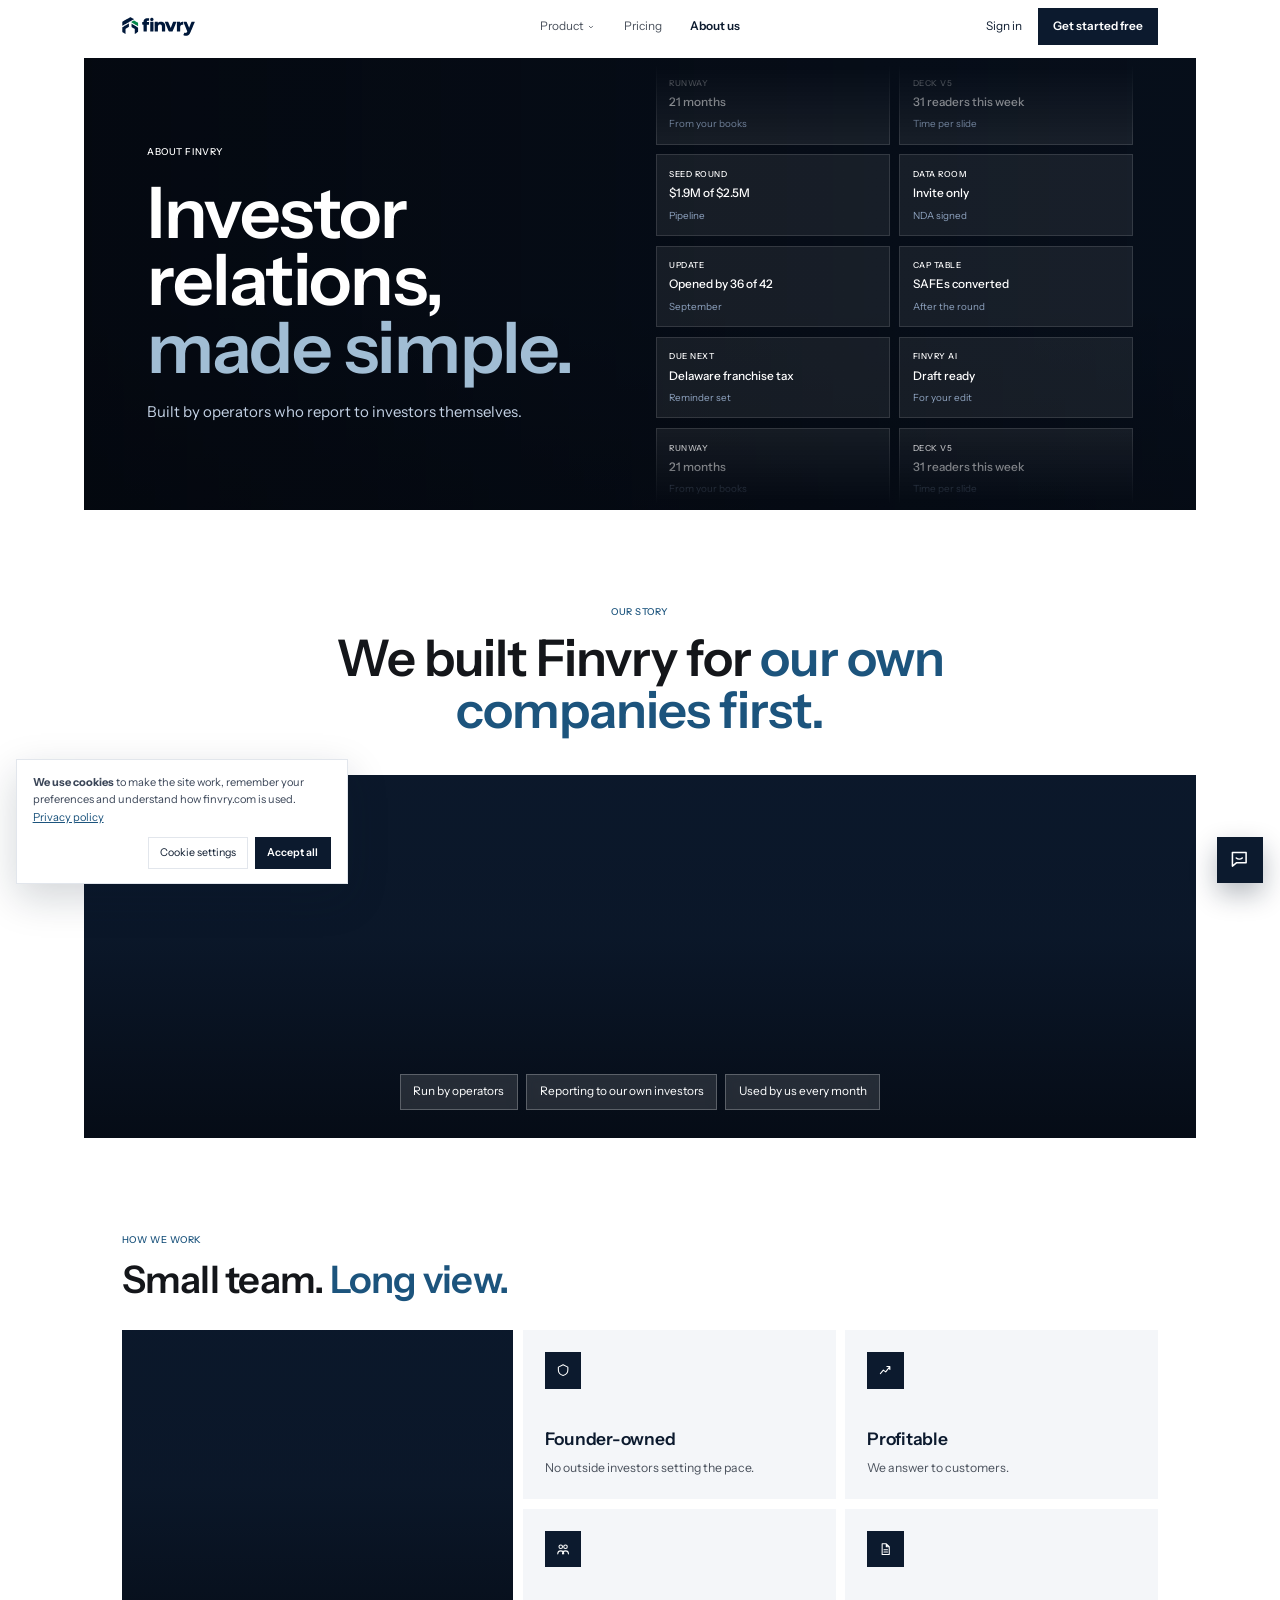
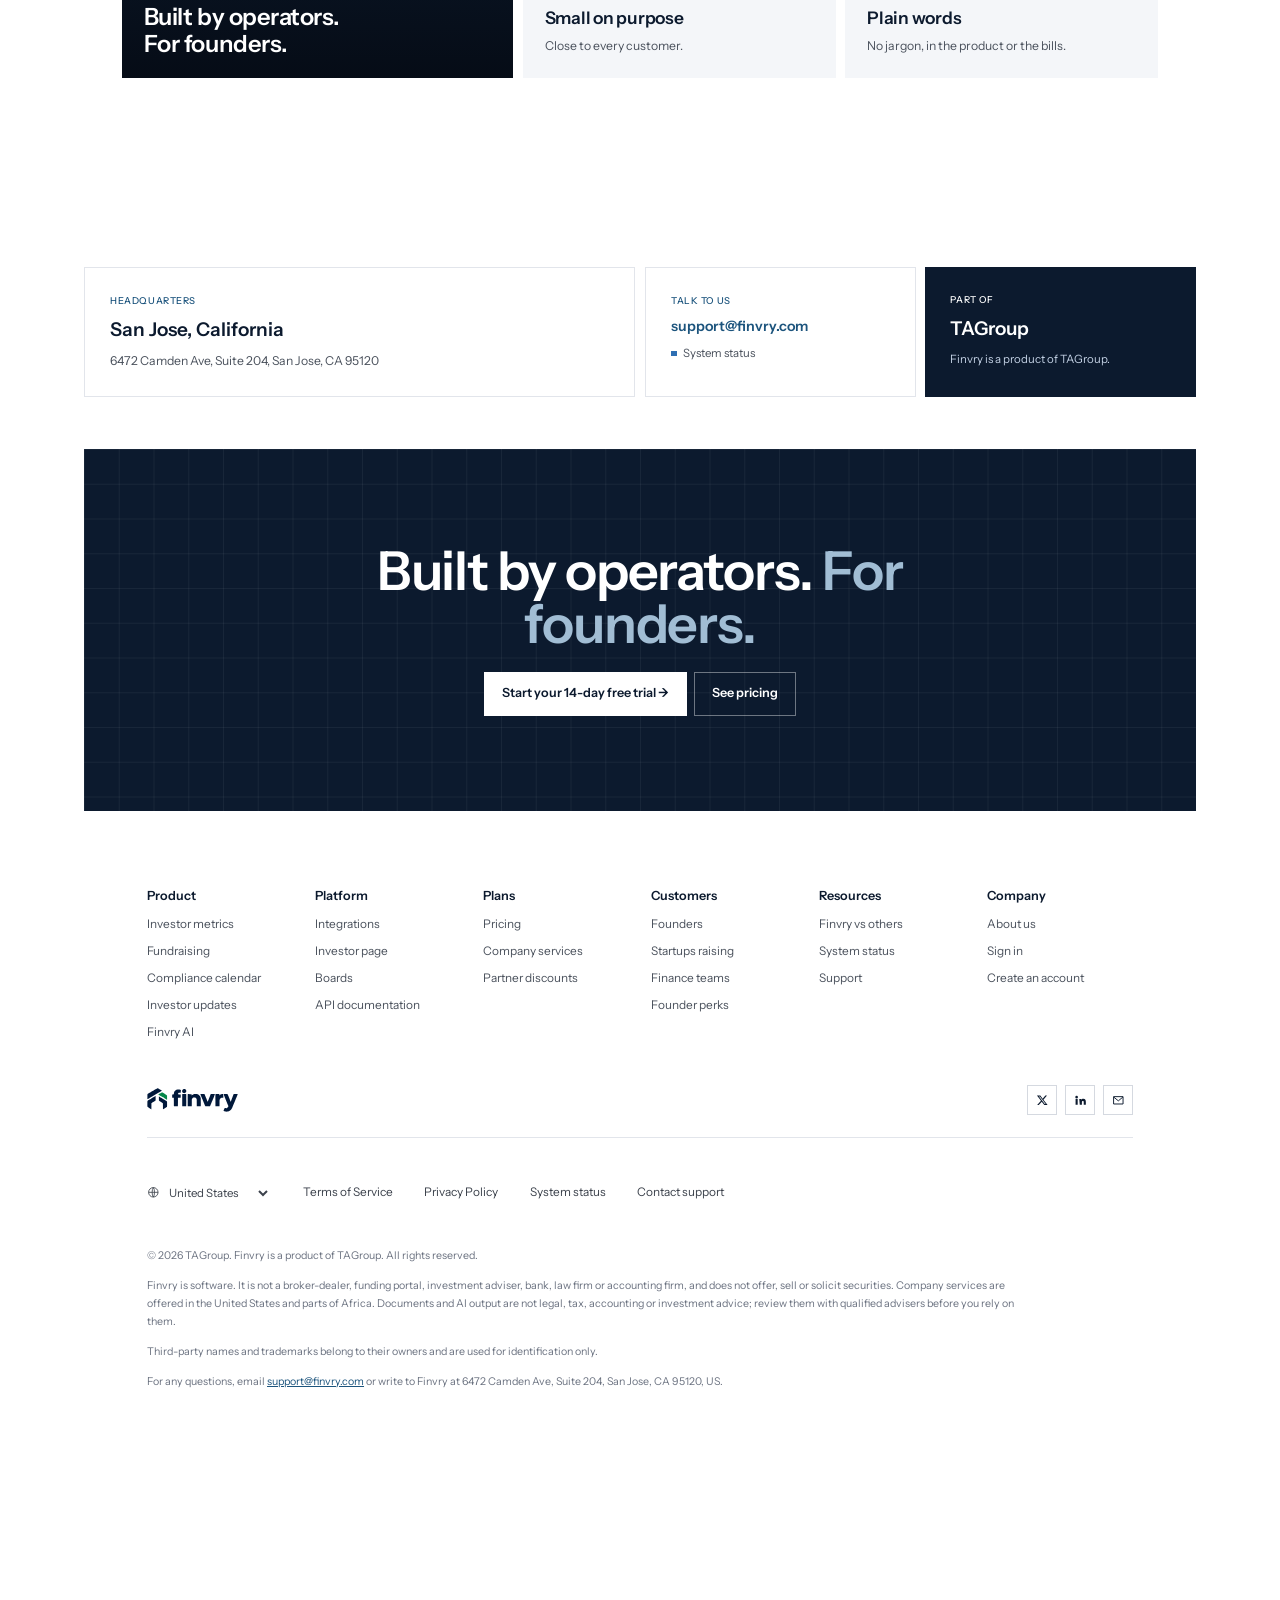
==== commit cbd42a17: "About page: statement, video band and bento; shorter headings" ====
--- a/about/index.html
+++ b/about/index.html
@@ -13,7 +13,7 @@
 <link rel="preconnect" href="https://fonts.googleapis.com"><link rel="preconnect" href="https://fonts.gstatic.com" crossorigin>
 <link href="https://fonts.googleapis.com/css2?family=Instrument+Sans:wght@400;500;600&display=swap" rel="stylesheet">
 <link rel="stylesheet" href="/styles.css?v=8ae72ee6">
-<link rel="stylesheet" href="/site.css?v=c5f1a4f9">
+<link rel="stylesheet" href="/site.css?v=1551fec4">
 <script src="/site.js?v=0608c19a" defer></script>
 </head>
 <body class="f"><header class="f-hd"><div class="f-w">
@@ -28,19 +28,15 @@
   <div class="s6 f-herocol" style="padding:110px 0"><p class="f-lab">About Finvry</p><h1 class="f-h1">Investor relations, <span class="f-emd">made simple.</span></h1><p class="f-sub" style="font-size:19px;max-width:480px">Built by operators who report to investors themselves.</p></div>
   <div class="s6 f-hide-m f-scroll2" aria-hidden="true"><div class="f-up"><div class="f-gl"><span>Runway</span><b>21 months</b><em>From your books</em></div><div class="f-gl"><span>Seed round</span><b>$1.9M of $2.5M</b><em>Pipeline</em></div><div class="f-gl"><span>Update</span><b>Opened by 36 of 42</b><em>September</em></div><div class="f-gl"><span>Due next</span><b>Delaware franchise tax</b><em>Reminder set</em></div><div class="f-gl"><span>Runway</span><b>21 months</b><em>From your books</em></div><div class="f-gl"><span>Seed round</span><b>$1.9M of $2.5M</b><em>Pipeline</em></div><div class="f-gl"><span>Update</span><b>Opened by 36 of 42</b><em>September</em></div><div class="f-gl"><span>Due next</span><b>Delaware franchise tax</b><em>Reminder set</em></div></div><div class="f-down"><div class="f-gl"><span>Deck v5</span><b>31 readers this week</b><em>Time per slide</em></div><div class="f-gl"><span>Data room</span><b>Invite only</b><em>NDA signed</em></div><div class="f-gl"><span>Cap table</span><b>SAFEs converted</b><em>After the round</em></div><div class="f-gl"><span>Finvry AI</span><b>Draft ready</b><em>For your edit</em></div><div class="f-gl"><span>Deck v5</span><b>31 readers this week</b><em>Time per slide</em></div><div class="f-gl"><span>Data room</span><b>Invite only</b><em>NDA signed</em></div><div class="f-gl"><span>Cap table</span><b>SAFEs converted</b><em>After the round</em></div><div class="f-gl"><span>Finvry AI</span><b>Draft ready</b><em>For your edit</em></div></div></div>
 </div></div></section>
-<section class="f-sec"><div class="f-w f-g ab-why" style="gap:56px;align-items:center">
-  <div class="s6" style="display:flex;flex-direction:column;gap:18px"><p class="f-lab">Why we exist</p><h2 class="f-h2" style="font-size:52px">Investor admin cost us weekends. <span class="f-em">So we built the place we wanted.</span></h2>
-    <p class="f-sub" style="font-size:17px">We run our own companies and report to our own investors. Finvry is the workspace we needed, used by us first.</p></div>
-  <div class="s6 ab-ba" aria-hidden="true"><div class="col was"><p class="f-lab">Before</p><span>Updates rebuilt in a spreadsheet</span><span>Deck links in five places</span><span>Deadlines kept in memory</span><span>Cap table in another tool</span></div>
-    <div class="col now"><p class="f-lab">With Finvry</p><span><i>✓</i>Updates drafted from your books</span><span><i>✓</i>One tracked link per investor</span><span><i>✓</i>Every deadline on one calendar</span><span><i>✓</i>Cap table, SAFEs and signing</span></div></div>
-</div></section>
-<section class="f-inset"><div class="f-box f-greybg"><div class="f-wi" style="padding-top:96px;padding-bottom:96px">
-  <div class="f-split"><div><p class="f-lab">Our story</p><h2 class="f-h2" style="font-size:48px">From our problem <span class="f-em">to your workspace.</span></h2></div><p class="f-sub" style="font-size:17px">Three steps, each one solved for our own companies before anyone else used it.</p></div>
-  <ol class="ab-tl"><li><span class="n">01</span><b>The admin piled up.</b><span class="d">Monthly updates, deck versions and filing dates took a weekend every month.</span></li><li><span class="n">02</span><b>We built it for ourselves.</b><span class="d">Metrics, the raise and compliance in one place, wired to our own books.</span></li><li><span class="n">03</span><b>Now it is yours.</b><span class="d">The same workspace, with Finvry AI drafting the work and you deciding what goes out.</span></li></ol>
-</div></div></section>
-<section class="f-sec"><div class="f-w f-g" style="gap:56px;align-items:start">
-  <div class="s5" style="display:flex;flex-direction:column;gap:16px;position:sticky;top:100px"><p class="f-lab">How we work</p><h2 class="f-h2" style="font-size:48px">Not your standard <span class="f-em">tech company.</span></h2><p class="f-sub" style="font-size:17px">We ship for customers, not for a bigger About page.</p></div>
-  <div class="s7 ab-ways"><div><span class="f-ico dk"><svg viewBox="0 0 24 24" aria-hidden="true"><path d="M12 3l8 4v5c0 5-3.5 8-8 9-4.5-1-8-4-8-9V7z" fill="none" stroke="currentColor" stroke-width="1.8" stroke-linecap="round" stroke-linejoin="round"/></svg></span><span><b>Owned by us</b><em>100% founder and employee owned. No outside investors setting the pace.</em></span></div><div><span class="f-ico dk"><svg viewBox="0 0 24 24" aria-hidden="true"><path d="M4 18l5-6 4 3 7-9M15 6h5v5" fill="none" stroke="currentColor" stroke-width="1.8" stroke-linecap="round" stroke-linejoin="round"/></svg></span><span><b>Profitable</b><em>We answer to customers, not a funding timeline.</em></span></div><div><span class="f-ico dk"><svg viewBox="0 0 24 24" aria-hidden="true"><path d="M8 11a3 3 0 1 0 0-6 3 3 0 0 0 0 6zM16 11a3 3 0 1 0 0-6 3 3 0 0 0 0 6zM3 20c0-3 2.5-5 5-5s5 2 5 5M11 20c0-3 2.5-5 5-5s5 2 5 5" fill="none" stroke="currentColor" stroke-width="1.8" stroke-linecap="round" stroke-linejoin="round"/></svg></span><span><b>Small on purpose</b><em>We hire slowly and keep the team close to customers.</em></span></div><div><span class="f-ico dk"><svg viewBox="0 0 24 24" aria-hidden="true"><path d="M7 3h7l5 5v13H7zM14 3v5h5M10 13h6M10 17h6" fill="none" stroke="currentColor" stroke-width="1.8" stroke-linecap="round" stroke-linejoin="round"/></svg></span><span><b>Plain words</b><em>No jargon in the product, the prices or the bills.</em></span></div></div>
+<section class="f-sec ab-st"><div class="f-w"><p class="f-lab">Our story</p><h2>We built Finvry for <span class="f-em">our own companies first.</span></h2></div></section>
+<section class="f-inset"><div class="f-box ab-band"><video class="f-vid" autoplay muted loop playsinline preload="none" aria-hidden="true"><source src="https://pub-f138f42d66b748108ebf7432c7314665.r2.dev/iStock-1796562885.mp4" type="video/mp4"></video><div class="ab-shade"></div>
+  <div class="ab-tags"><span>Run by operators</span><span>Reporting to our own investors</span><span>Used by us every month</span></div></div></section>
+<section class="f-sec"><div class="f-w">
+  <div class="f-split"><div><p class="f-lab">How we work</p><h2 class="f-h2" style="font-size:48px">Small team. <span class="f-em">Long view.</span></h2></div></div>
+  <div class="ab-bento">
+    <div class="ab-media"><video class="f-vid" autoplay muted loop playsinline preload="none" aria-hidden="true"><source src="https://pub-f138f42d66b748108ebf7432c7314665.r2.dev/iStock-1317499354.mp4" type="video/mp4"></video><div class="ab-shade"></div><b>Built by operators.<br>For founders.</b></div>
+    <div class="ab-t"><span class="f-ico dk"><svg viewBox="0 0 24 24" aria-hidden="true"><path d="M12 3l8 4v5c0 5-3.5 8-8 9-4.5-1-8-4-8-9V7z" fill="none" stroke="currentColor" stroke-width="1.8" stroke-linecap="round" stroke-linejoin="round"/></svg></span><b>Founder-owned</b><em>No outside investors setting the pace.</em></div><div class="ab-t"><span class="f-ico dk"><svg viewBox="0 0 24 24" aria-hidden="true"><path d="M4 18l5-6 4 3 7-9M15 6h5v5" fill="none" stroke="currentColor" stroke-width="1.8" stroke-linecap="round" stroke-linejoin="round"/></svg></span><b>Profitable</b><em>We answer to customers.</em></div><div class="ab-t"><span class="f-ico dk"><svg viewBox="0 0 24 24" aria-hidden="true"><path d="M8 11a3 3 0 1 0 0-6 3 3 0 0 0 0 6zM16 11a3 3 0 1 0 0-6 3 3 0 0 0 0 6zM3 20c0-3 2.5-5 5-5s5 2 5 5M11 20c0-3 2.5-5 5-5s5 2 5 5" fill="none" stroke="currentColor" stroke-width="1.8" stroke-linecap="round" stroke-linejoin="round"/></svg></span><b>Small on purpose</b><em>Close to every customer.</em></div><div class="ab-t"><span class="f-ico dk"><svg viewBox="0 0 24 24" aria-hidden="true"><path d="M7 3h7l5 5v13H7zM14 3v5h5M10 13h6M10 17h6" fill="none" stroke="currentColor" stroke-width="1.8" stroke-linecap="round" stroke-linejoin="round"/></svg></span><b>Plain words</b><em>No jargon, in the product or the bills.</em></div>
+  </div>
 </div></section>
 <section class="f-sec f-edge" style="padding-bottom:50px"><div class="f-g" style="gap:12px">
   <div class="s6" style="border:1px solid #e2e5eb;padding:32px;display:flex;flex-direction:column;gap:10px"><p class="f-lab">Headquarters</p><b style="font-size:24px;font-weight:600;color:#0c1a2e">San Jose, California</b><span style="font-size:15.5px;color:#4a515c">6472 Camden Ave, Suite 204, San Jose, CA 95120</span></div>
--- a/site.css
+++ b/site.css
@@ -381,21 +381,19 @@
 .f-file .crest b{text-transform:uppercase;font-size:10px;line-height:1.35;letter-spacing:.06em;font-weight:600;color:#4a515c}.f-file .crest>span{font-size:9.5px;text-transform:uppercase;letter-spacing:.06em}.f-file .dt span:last-child{align-self:flex-end}
 .f-dev.big .f-head{margin-left:auto;margin-right:auto;text-align:center;align-items:center}
 .f-dev.big .f-head{max-width:1040px}.f-dev.big .f-head .f-sub{max-width:none}
-/* About: before / with Finvry, story timeline, how we work */
-.ab-ba{display:grid;grid-template-columns:1fr 1fr;gap:12px}
-.ab-ba .col{padding:26px;display:flex;flex-direction:column;gap:10px;min-height:280px}
-.ab-ba .was{background:var(--f-grey2)}.ab-ba .was span{font-size:15.5px;color:#7b8190;text-decoration:line-through;text-decoration-color:#c3c9d2;padding:10px 12px;background:#fff;border:1px dashed #d5dbe4}
-.ab-ba .now{background:var(--f-navy);color:#fff}.ab-ba .now .f-lab{color:#fff}.ab-ba .now span{font-size:15.5px;padding:10px 12px;background:rgba(255,255,255,.07);border:1px solid rgba(255,255,255,.14);display:flex;gap:10px;align-items:center}
-.ab-ba .now i{font-style:normal;width:20px;height:20px;flex:none;background:#a1bdd4;color:var(--f-navy);display:flex;align-items:center;justify-content:center;font-size:11px;font-weight:700}
-.ab-tl{list-style:none;margin:8px 0 0;padding:0;display:grid;grid-template-columns:repeat(3,minmax(0,1fr));gap:14px;position:relative}
-.ab-tl:before{content:"";position:absolute;left:20px;right:20px;top:20px;height:1.5px;background:#c9d3df}
-.ab-tl li{position:relative;display:flex;flex-direction:column;gap:10px;padding-right:16px}
-.ab-tl .n{width:40px;height:40px;background:var(--f-navy);color:#fff;display:flex;align-items:center;justify-content:center;font-weight:600;font-size:14px;margin-bottom:14px}
-.ab-tl li:nth-child(1) .n{background:#e6eef6;color:var(--f-deep)}.ab-tl li:nth-child(2) .n{background:#a1bdd4;color:var(--f-navy)}
-.ab-tl b{font-size:24px;font-weight:600;letter-spacing:-.02em;color:var(--f-navy)}.ab-tl .d{font-size:16px;line-height:1.55;color:var(--f-text)}
-.ab-ways{display:flex;flex-direction:column}.ab-ways>div{display:flex;gap:20px;align-items:flex-start;padding:26px 0;border-top:1px solid var(--f-rule)}.ab-ways>div:last-child{border-bottom:1px solid var(--f-rule)}
-.ab-ways .f-ico{width:46px;height:46px}.ab-ways>div>span:last-child{display:flex;flex-direction:column;gap:6px}.ab-ways b{font-size:22px;font-weight:600;letter-spacing:-.015em;color:var(--f-navy)}.ab-ways em{font-style:normal;font-size:16px;line-height:1.55;color:var(--f-text)}
-@media (max-width:900px){.ab-ba{grid-template-columns:1fr}.ab-ba .col{min-height:0}.ab-tl{grid-template-columns:1fr;gap:28px}.ab-tl:before{display:none}.ab-ways .s5{position:static}}
+/* About: one statement, a video band, and a bento of how we work */
+.ab-st{padding-bottom:48px}.ab-st .f-w{display:flex;flex-direction:column;align-items:center;text-align:center;gap:16px}
+.ab-st h2{margin:0;font-size:64px;line-height:1.04;letter-spacing:-.035em;font-weight:600;color:var(--f-navy);max-width:980px}
+.ab-band{position:relative;height:460px;background:var(--f-navy)}.ab-shade{position:absolute;inset:0;background:linear-gradient(0deg,rgba(3,6,12,.7),rgba(3,6,12,.15) 55%,rgba(3,6,12,.1))}
+.ab-tags{position:absolute;left:0;right:0;bottom:36px;display:flex;justify-content:center;gap:10px;flex-wrap:wrap;padding:0 20px}
+.ab-tags span{background:rgba(255,255,255,.12);border:1px solid rgba(255,255,255,.25);color:#fff;font-size:15px;padding:10px 16px;backdrop-filter:blur(6px);-webkit-backdrop-filter:blur(6px)}
+.ab-bento{display:grid;grid-template-columns:1.25fr 1fr 1fr;grid-template-rows:repeat(2,minmax(210px,auto));gap:12px}
+.ab-media{position:relative;overflow:hidden;grid-row:span 2;background:var(--f-navy);min-height:440px}
+.ab-media b{position:absolute;left:28px;bottom:26px;font-size:30px;line-height:1.15;letter-spacing:-.02em;font-weight:600;color:#fff}
+.ab-t{background:var(--f-grey2);padding:28px;display:flex;flex-direction:column;gap:8px}.ab-t .f-ico{width:46px;height:46px;margin-bottom:auto}
+.ab-t b{font-size:22px;font-weight:600;letter-spacing:-.015em;color:var(--f-navy);margin-top:28px}.ab-t em{font-style:normal;font-size:15.5px;color:var(--f-text)}
+@media (max-width:900px){.ab-st h2{font-size:38px}.ab-band{height:300px}.ab-bento{grid-template-columns:1fr 1fr;grid-template-rows:auto}.ab-media{grid-column:span 2;grid-row:auto;min-height:280px}}
+@media (max-width:560px){.ab-bento{grid-template-columns:1fr}.ab-media{grid-column:auto}.ab-tags span{font-size:13px;padding:8px 12px}}
 /* app screens: layers take turns, and charts draw in as each one appears */
 .dv-in{opacity:0;transition:opacity .8s ease}.dv-in.on{opacity:1}
 .dv-in.on .ap-svg polyline{stroke-dasharray:3000;stroke-dashoffset:3000;animation:apDraw 2s ease forwards .2s}
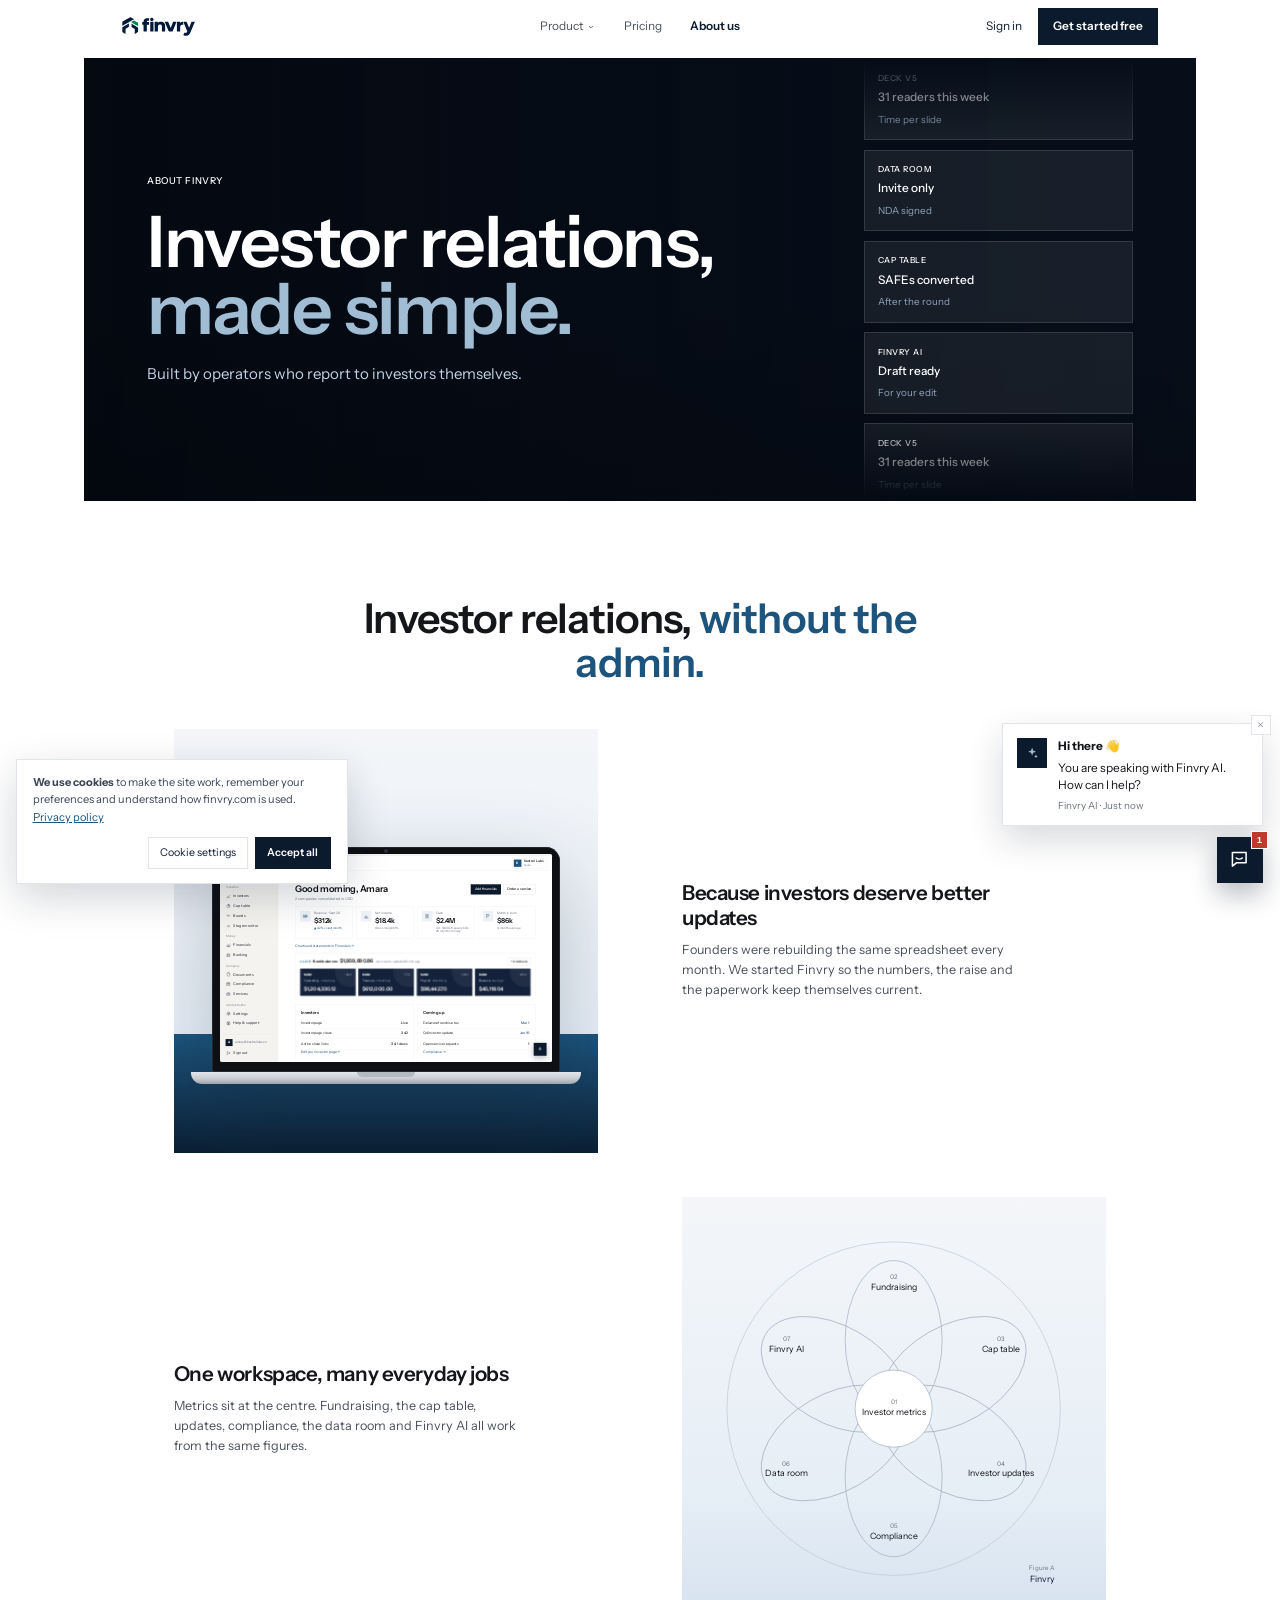
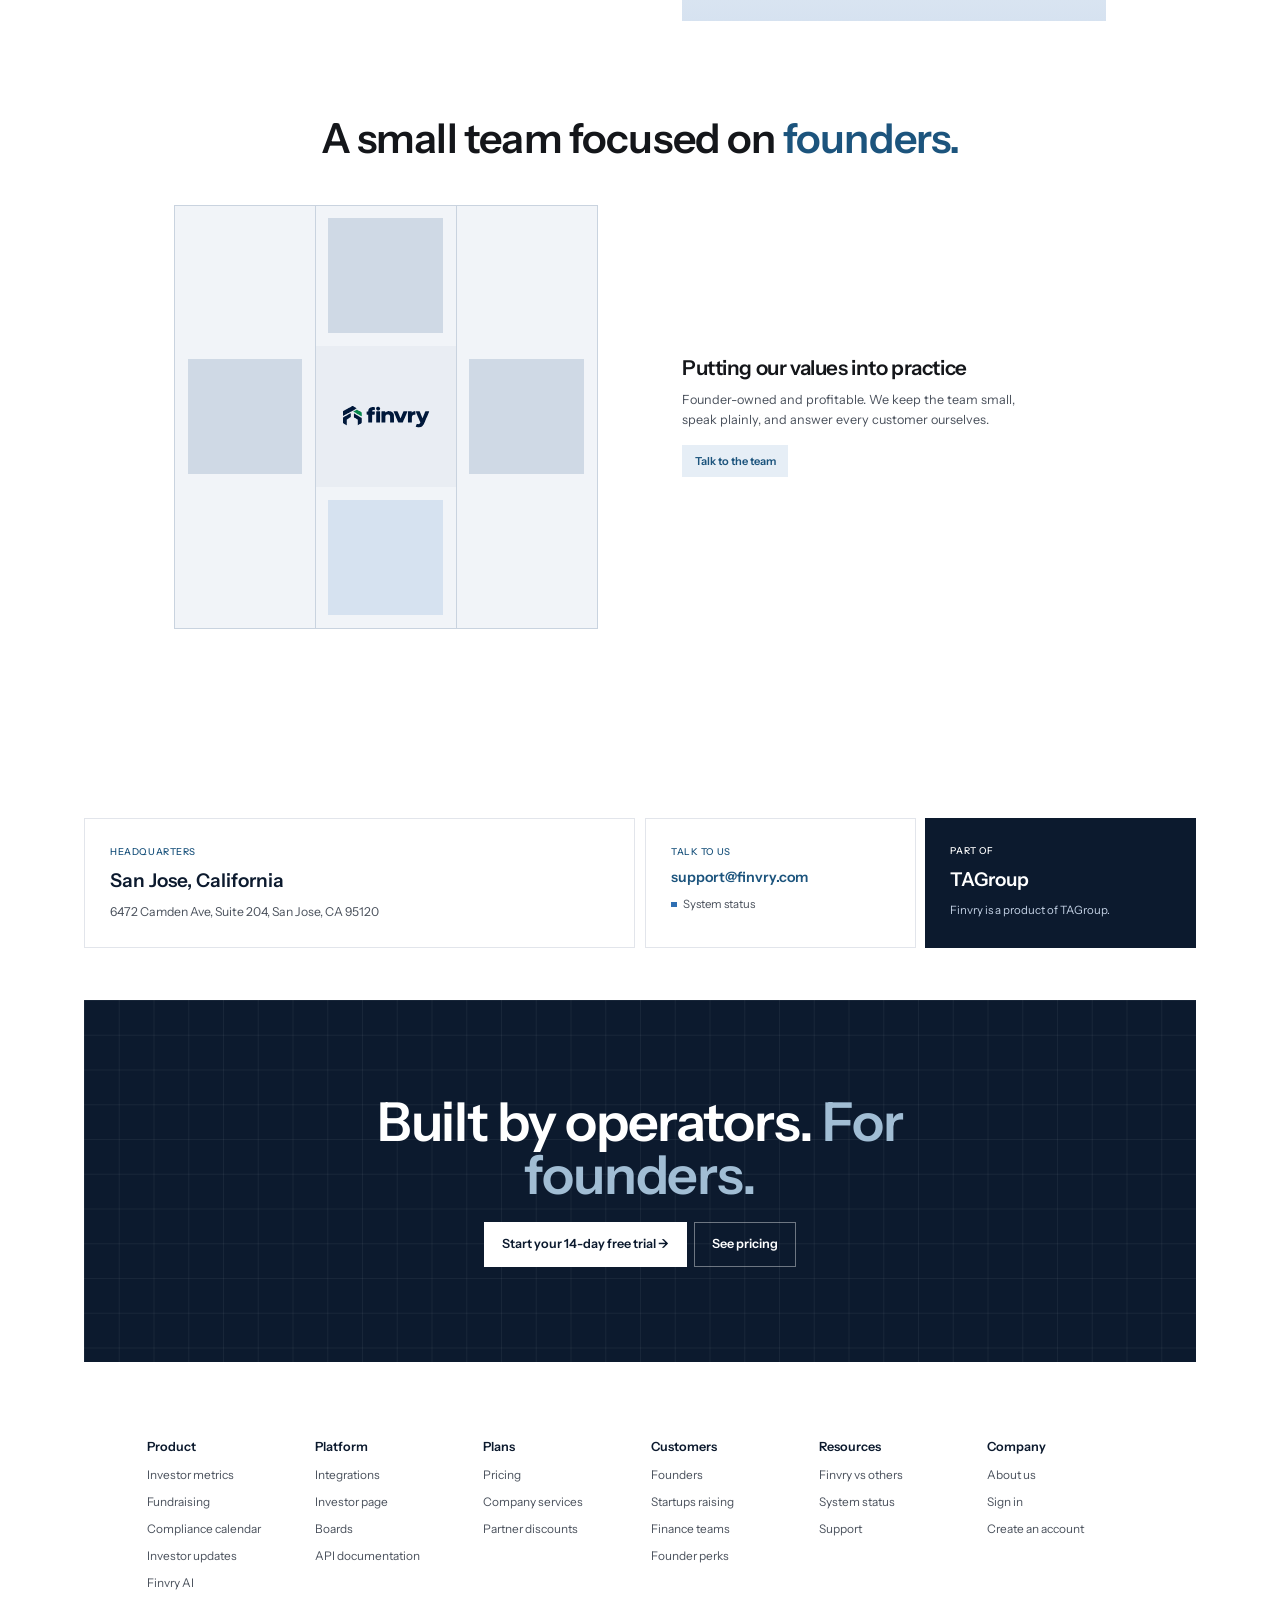
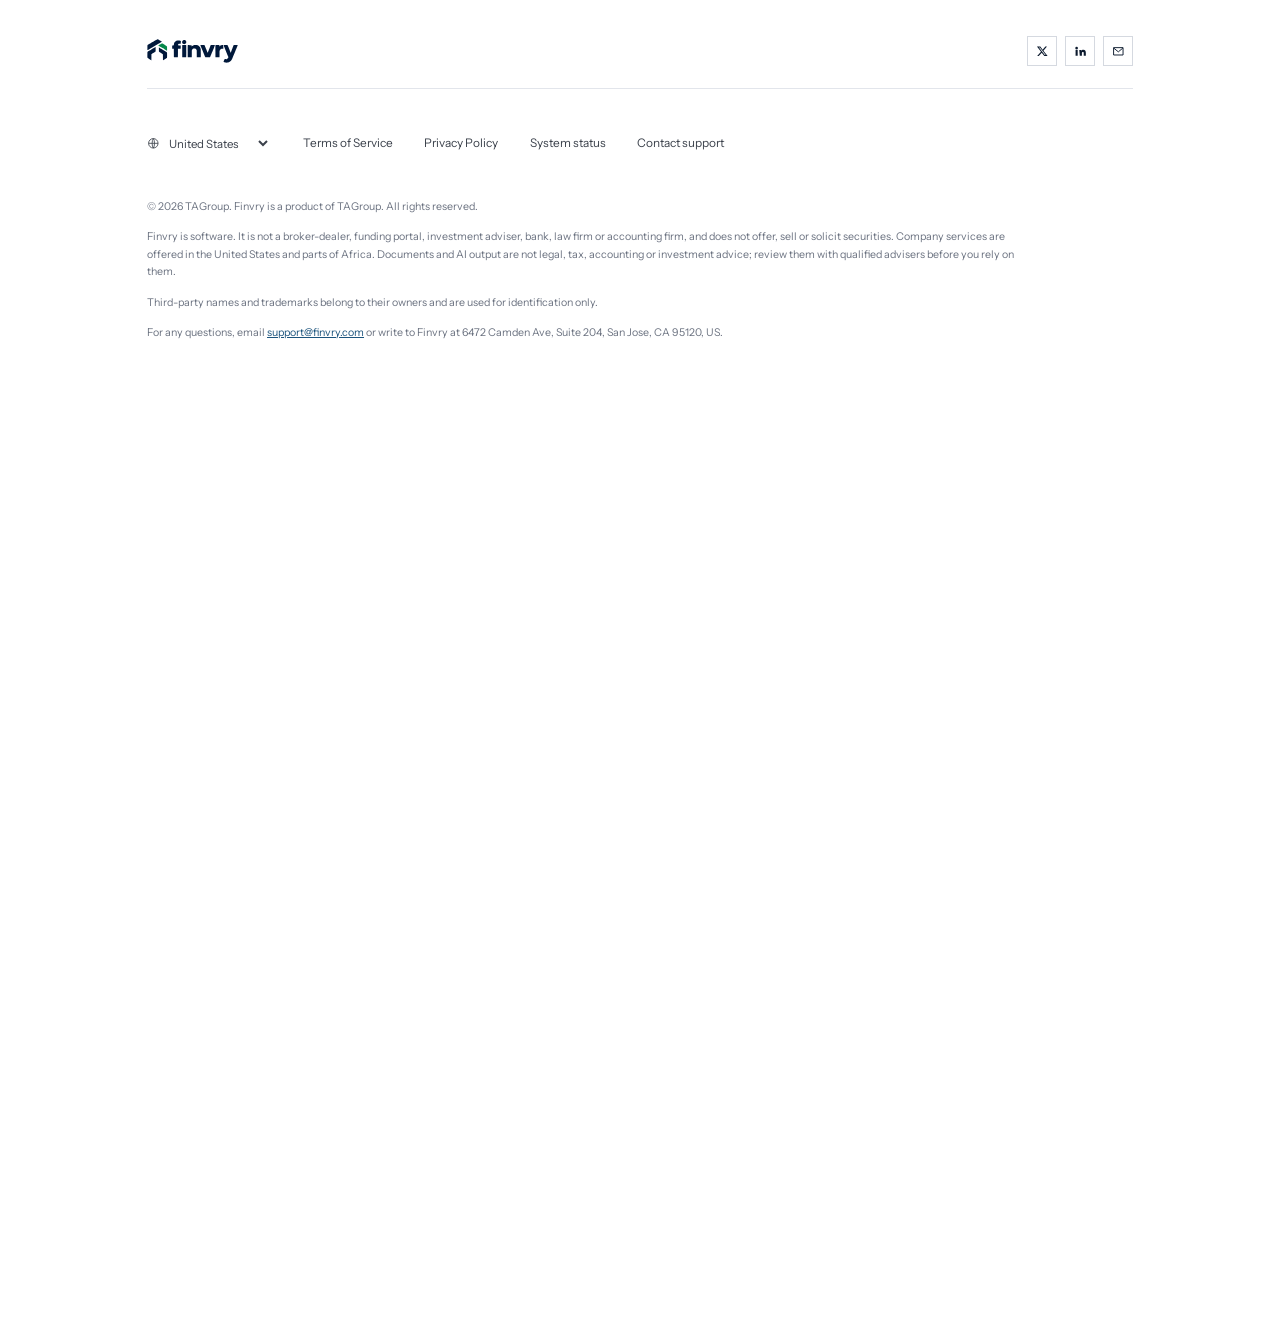
==== commit 2d7233fe: "About page: Mercury-style sections, two-line hero heading, one card column" ====
--- a/about/index.html
+++ b/about/index.html
@@ -13,7 +13,7 @@
 <link rel="preconnect" href="https://fonts.googleapis.com"><link rel="preconnect" href="https://fonts.gstatic.com" crossorigin>
 <link href="https://fonts.googleapis.com/css2?family=Instrument+Sans:wght@400;500;600&display=swap" rel="stylesheet">
 <link rel="stylesheet" href="/styles.css?v=8ae72ee6">
-<link rel="stylesheet" href="/site.css?v=1551fec4">
+<link rel="stylesheet" href="/site.css?v=f1ee1a87">
 <script src="/site.js?v=0608c19a" defer></script>
 </head>
 <body class="f"><header class="f-hd"><div class="f-w">
@@ -25,18 +25,31 @@
 <section class="f-inset" style="padding-top:6px"><div class="f-box f-navy">
   <video class="f-vid" autoplay muted loop playsinline preload="metadata" aria-hidden="true"><source src="https://pub-f138f42d66b748108ebf7432c7314665.r2.dev/iStock-1702872444.mp4" type="video/mp4"></video><div class="f-scrim"></div>
   <div class="f-hero f-g" style="padding-top:0;padding-bottom:0;align-items:center;min-height:560px">
-  <div class="s6 f-herocol" style="padding:110px 0"><p class="f-lab">About Finvry</p><h1 class="f-h1">Investor relations, <span class="f-emd">made simple.</span></h1><p class="f-sub" style="font-size:19px;max-width:480px">Built by operators who report to investors themselves.</p></div>
-  <div class="s6 f-hide-m f-scroll2" aria-hidden="true"><div class="f-up"><div class="f-gl"><span>Runway</span><b>21 months</b><em>From your books</em></div><div class="f-gl"><span>Seed round</span><b>$1.9M of $2.5M</b><em>Pipeline</em></div><div class="f-gl"><span>Update</span><b>Opened by 36 of 42</b><em>September</em></div><div class="f-gl"><span>Due next</span><b>Delaware franchise tax</b><em>Reminder set</em></div><div class="f-gl"><span>Runway</span><b>21 months</b><em>From your books</em></div><div class="f-gl"><span>Seed round</span><b>$1.9M of $2.5M</b><em>Pipeline</em></div><div class="f-gl"><span>Update</span><b>Opened by 36 of 42</b><em>September</em></div><div class="f-gl"><span>Due next</span><b>Delaware franchise tax</b><em>Reminder set</em></div></div><div class="f-down"><div class="f-gl"><span>Deck v5</span><b>31 readers this week</b><em>Time per slide</em></div><div class="f-gl"><span>Data room</span><b>Invite only</b><em>NDA signed</em></div><div class="f-gl"><span>Cap table</span><b>SAFEs converted</b><em>After the round</em></div><div class="f-gl"><span>Finvry AI</span><b>Draft ready</b><em>For your edit</em></div><div class="f-gl"><span>Deck v5</span><b>31 readers this week</b><em>Time per slide</em></div><div class="f-gl"><span>Data room</span><b>Invite only</b><em>NDA signed</em></div><div class="f-gl"><span>Cap table</span><b>SAFEs converted</b><em>After the round</em></div><div class="f-gl"><span>Finvry AI</span><b>Draft ready</b><em>For your edit</em></div></div></div>
+  <div class="s6 f-herocol" style="padding:110px 0"><p class="f-lab">About Finvry</p><h1 class="f-h1 ab-h1"><span class="l1">Investor relations,</span> <span class="f-emd">made simple.</span></h1><p class="f-sub" style="font-size:19px;max-width:480px">Built by operators who report to investors themselves.</p></div>
+  <div class="s6 f-hide-m f-scroll1" aria-hidden="true"><div class="f-down"><div class="f-gl"><span>Deck v5</span><b>31 readers this week</b><em>Time per slide</em></div><div class="f-gl"><span>Data room</span><b>Invite only</b><em>NDA signed</em></div><div class="f-gl"><span>Cap table</span><b>SAFEs converted</b><em>After the round</em></div><div class="f-gl"><span>Finvry AI</span><b>Draft ready</b><em>For your edit</em></div><div class="f-gl"><span>Deck v5</span><b>31 readers this week</b><em>Time per slide</em></div><div class="f-gl"><span>Data room</span><b>Invite only</b><em>NDA signed</em></div><div class="f-gl"><span>Cap table</span><b>SAFEs converted</b><em>After the round</em></div><div class="f-gl"><span>Finvry AI</span><b>Draft ready</b><em>For your edit</em></div></div></div>
 </div></div></section>
-<section class="f-sec ab-st"><div class="f-w"><p class="f-lab">Our story</p><h2>We built Finvry for <span class="f-em">our own companies first.</span></h2></div></section>
-<section class="f-inset"><div class="f-box ab-band"><video class="f-vid" autoplay muted loop playsinline preload="none" aria-hidden="true"><source src="https://pub-f138f42d66b748108ebf7432c7314665.r2.dev/iStock-1796562885.mp4" type="video/mp4"></video><div class="ab-shade"></div>
-  <div class="ab-tags"><span>Run by operators</span><span>Reporting to our own investors</span><span>Used by us every month</span></div></div></section>
-<section class="f-sec"><div class="f-w">
-  <div class="f-split"><div><p class="f-lab">How we work</p><h2 class="f-h2" style="font-size:48px">Small team. <span class="f-em">Long view.</span></h2></div></div>
-  <div class="ab-bento">
-    <div class="ab-media"><video class="f-vid" autoplay muted loop playsinline preload="none" aria-hidden="true"><source src="https://pub-f138f42d66b748108ebf7432c7314665.r2.dev/iStock-1317499354.mp4" type="video/mp4"></video><div class="ab-shade"></div><b>Built by operators.<br>For founders.</b></div>
-    <div class="ab-t"><span class="f-ico dk"><svg viewBox="0 0 24 24" aria-hidden="true"><path d="M12 3l8 4v5c0 5-3.5 8-8 9-4.5-1-8-4-8-9V7z" fill="none" stroke="currentColor" stroke-width="1.8" stroke-linecap="round" stroke-linejoin="round"/></svg></span><b>Founder-owned</b><em>No outside investors setting the pace.</em></div><div class="ab-t"><span class="f-ico dk"><svg viewBox="0 0 24 24" aria-hidden="true"><path d="M4 18l5-6 4 3 7-9M15 6h5v5" fill="none" stroke="currentColor" stroke-width="1.8" stroke-linecap="round" stroke-linejoin="round"/></svg></span><b>Profitable</b><em>We answer to customers.</em></div><div class="ab-t"><span class="f-ico dk"><svg viewBox="0 0 24 24" aria-hidden="true"><path d="M8 11a3 3 0 1 0 0-6 3 3 0 0 0 0 6zM16 11a3 3 0 1 0 0-6 3 3 0 0 0 0 6zM3 20c0-3 2.5-5 5-5s5 2 5 5M11 20c0-3 2.5-5 5-5s5 2 5 5" fill="none" stroke="currentColor" stroke-width="1.8" stroke-linecap="round" stroke-linejoin="round"/></svg></span><b>Small on purpose</b><em>Close to every customer.</em></div><div class="ab-t"><span class="f-ico dk"><svg viewBox="0 0 24 24" aria-hidden="true"><path d="M7 3h7l5 5v13H7zM14 3v5h5M10 13h6M10 17h6" fill="none" stroke="currentColor" stroke-width="1.8" stroke-linecap="round" stroke-linejoin="round"/></svg></span><b>Plain words</b><em>No jargon, in the product or the bills.</em></div>
-  </div>
+<section class="f-sec ab-sec"><div class="f-w">
+  <h2 class="ab-ttl">Investor relations, <span class="f-em">without the admin.</span></h2>
+  <div class="ab-row"><div class="ab-pic ab-desk"><div class="dv-mac"><div class="dv-lid"><span class="dv-cam"></span><div class="dv-scr" data-w="1440" data-h="900"><div class="dv-in on"><div class="ap" aria-hidden="true"><aside class="ap-side"><img src="/finvry-logo.svg" alt="" class="ap-logo"><nav><span class="ap-nv on"><svg width="20" height="20" viewBox="0 0 24 24" aria-hidden="true"><path d="M4 4h7v7H4zM13 4h7v7h-7zM4 13h7v7H4zM13 13h7v7h-7z" fill="none" stroke="currentColor" stroke-width="1.7" stroke-linecap="round" stroke-linejoin="round"/></svg><span>Dashboard</span></span><p class="ap-grp">Investors</p><span class="ap-nv"><svg width="20" height="20" viewBox="0 0 24 24" aria-hidden="true"><path d="M4 19l5-6 4 3 7-9M4 21h16" fill="none" stroke="currentColor" stroke-width="1.7" stroke-linecap="round" stroke-linejoin="round"/></svg><span>Investors</span></span><span class="ap-nv"><svg width="20" height="20" viewBox="0 0 24 24" aria-hidden="true"><path d="M12 3a9 9 0 1 0 9 9h-9zM14 3.3A9 9 0 0 1 20.7 10H14z" fill="none" stroke="currentColor" stroke-width="1.7" stroke-linecap="round" stroke-linejoin="round"/></svg><span>Cap table</span></span><span class="ap-nv"><svg width="20" height="20" viewBox="0 0 24 24" aria-hidden="true"><path d="M3 12h4l2-5 4 10 2-5h6" fill="none" stroke="currentColor" stroke-width="1.7" stroke-linecap="round" stroke-linejoin="round"/></svg><span>Boards</span></span><span class="ap-nv"><svg width="20" height="20" viewBox="0 0 24 24" aria-hidden="true"><path d="M5 18a7 7 0 1 1 14 0M12 18l3-5" fill="none" stroke="currentColor" stroke-width="1.7" stroke-linecap="round" stroke-linejoin="round"/></svg><span>Stage monitor</span></span><p class="ap-grp">Money</p><span class="ap-nv"><svg width="20" height="20" viewBox="0 0 24 24" aria-hidden="true"><path d="M5 20V12M10 20V8M15 20v-6M20 20V5M3 20h18" fill="none" stroke="currentColor" stroke-width="1.7" stroke-linecap="round" stroke-linejoin="round"/></svg><span>Financials</span></span><span class="ap-nv"><svg width="20" height="20" viewBox="0 0 24 24" aria-hidden="true"><path d="M3 10l9-6 9 6M5 10v8M9 10v8M15 10v8M19 10v8M3 20h18" fill="none" stroke="currentColor" stroke-width="1.7" stroke-linecap="round" stroke-linejoin="round"/></svg><span>Banking</span></span><p class="ap-grp">Company</p><span class="ap-nv"><svg width="20" height="20" viewBox="0 0 24 24" aria-hidden="true"><path d="M7 3h7l5 5v13H7zM14 3v5h5" fill="none" stroke="currentColor" stroke-width="1.7" stroke-linecap="round" stroke-linejoin="round"/></svg><span>Documents</span></span><span class="ap-nv"><svg width="20" height="20" viewBox="0 0 24 24" aria-hidden="true"><path d="M4 6h16v14H4zM4 10h16M9 3v4M15 3v4M9 15l2 2 4-4" fill="none" stroke="currentColor" stroke-width="1.7" stroke-linecap="round" stroke-linejoin="round"/></svg><span>Compliance</span></span><span class="ap-nv"><svg width="20" height="20" viewBox="0 0 24 24" aria-hidden="true"><path d="M4 8h16v11H4zM9 8V5h6v3M4 13h16" fill="none" stroke="currentColor" stroke-width="1.7" stroke-linecap="round" stroke-linejoin="round"/></svg><span>Services</span></span><p class="ap-grp">Administration</p><span class="ap-nv"><svg width="20" height="20" viewBox="0 0 24 24" aria-hidden="true"><path d="M12 15a3 3 0 1 0 0-6 3 3 0 0 0 0 6zM19 12a7 7 0 0 0-.1-1.2l2-1.5-2-3.4-2.3.9a7 7 0 0 0-2.1-1.2L14 3h-4l-.5 2.6a7 7 0 0 0-2.1 1.2l-2.3-.9-2 3.4 2 1.5A7 7 0 0 0 5 12c0 .4 0 .8.1 1.2l-2 1.5 2 3.4 2.3-.9a7 7 0 0 0 2.1 1.2L10 21h4l.5-2.6a7 7 0 0 0 2.1-1.2l2.3.9 2-3.4-2-1.5c.1-.4.1-.8.1-1.2z" fill="none" stroke="currentColor" stroke-width="1.7" stroke-linecap="round" stroke-linejoin="round"/></svg><span>Settings</span></span><span class="ap-nv"><svg width="20" height="20" viewBox="0 0 24 24" aria-hidden="true"><path d="M12 21a9 9 0 1 0 0-18 9 9 0 0 0 0 18zM12 15.5a3.5 3.5 0 1 0 0-7 3.5 3.5 0 0 0 0 7zM6 6l3.5 3.5M14.5 14.5 18 18M18 6l-3.5 3.5M9.5 14.5 6 18" fill="none" stroke="currentColor" stroke-width="1.7" stroke-linecap="round" stroke-linejoin="round"/></svg><span>Help & support</span></span></nav><div class="ap-foot"><span class="ap-me"><b>A</b><span>amara@kestrellabs.co</span></span><span class="ap-nv"><svg width="20" height="20" viewBox="0 0 24 24" aria-hidden="true"><path d="M9 4H5v16h4M16 8l4 4-4 4M20 12H10" fill="none" stroke="currentColor" stroke-width="1.7" stroke-linecap="round" stroke-linejoin="round"/></svg><span>Sign out</span></span></div></aside>
+<div class="ap-main"><div class="ap-top"><span class="ap-crumb"><span>Kestrel Labs</span><i>/</i><b>Dashboard</b></span><span class="ap-org"><b>K</b><span><strong>Kestrel Labs</strong><em>Scale</em></span></span></div>
+<div class="ap-body"><p class="ap-k">Kestrel Labs</p><div class="ap-hrow"><h1>Good morning, Amara</h1><span class="ap-btns"><span class="ap-b dk">Add financials</span><span class="ap-b">Order a service</span></span></div>
+<p class="ap-sub">2 companies consolidated in USD</p>
+<div class="ap-kpis"><div class="ap-kpi "><span class="ap-ki"><svg width="22" height="22" viewBox="0 0 24 24" aria-hidden="true"><path d="M3 7h18v10H3zM12 15a3 3 0 1 0 0-6 3 3 0 0 0 0 6zM6 10v4M18 10v4" fill="none" stroke="currentColor" stroke-width="1.7" stroke-linecap="round" stroke-linejoin="round"/></svg></span><span><em>Revenue · Sept 26</em><b class="">$312k</b><small><span class="up">▲ 4.2% vs last month</span></small></span></div><div class="ap-kpi "><span class="ap-ki"><svg width="22" height="22" viewBox="0 0 24 24" aria-hidden="true"><path d="M6 19V13M11 19V9M16 19v-4M4 21h16" fill="none" stroke="currentColor" stroke-width="1.7" stroke-linecap="round" stroke-linejoin="round"/></svg></span><span><em>Net income</em><b class="">$18.4k</b><small>Gross margin 61%</small></span></div><div class="ap-kpi "><span class="ap-ki"><svg width="22" height="22" viewBox="0 0 24 24" aria-hidden="true"><path d="M7 3h10v18l-2-1.5L13 21l-1-1-1 1-2-1.5L7 21zM10 8h4M10 12h4M10 16h2" fill="none" stroke="currentColor" stroke-width="1.7" stroke-linecap="round" stroke-linejoin="round"/></svg></span><span><em>Cash</em><b class="">$2.4M</b><small>incl. $400k treasury bills · 28 months runway</small></span></div><div class="ap-kpi "><span class="ap-ki"><svg width="22" height="22" viewBox="0 0 24 24" aria-hidden="true"><path d="M6 21V4M6 4h11l-2 4 2 4H6" fill="none" stroke="currentColor" stroke-width="1.7" stroke-linecap="round" stroke-linejoin="round"/></svg></span><span><em>Monthly burn</em><b class="">$86k</b><small>3-month average</small></span></div></div>
+<p class="ap-lnk">Charts and statements in Financials →</p>
+<div class="ap-card ap-banks"><div class="ap-bh"><span class="ap-live">LIVE</span><b>Bank balances</b><strong>$1,959,890.86</strong><em>4 accounts · updated 12 min ago</em><span class="ap-b sm">+ Add bank</span></div><div class="ap-accts"><div class="ap-acct"><span><b>BANK</b><em>·· 4821</em></span><span class="nm">Operating <i>checking</i></span><strong>$1,204,330.12</strong></div><div class="ap-acct"><span><b>BANK</b><em>·· 7710</em></span><span class="nm">Treasury <i>checking</i></span><strong>$612,000.00</strong></div><div class="ap-acct"><span><b>BANK</b><em>·· 3305</em></span><span class="nm">Payroll <i>checking</i></span><strong>$98,442.70</strong></div><div class="ap-acct"><span><b>BANK</b><em>·· 9052</em></span><span class="nm">Reserve <i>savings</i></span><strong>$45,118.04</strong></div></div></div>
+<div class="ap-g2"><div class="ap-card"><h3>Investors</h3><div class="ap-rows"><span>Investor page<b>Live</b></span><span>Investor page views<b>342</b></span><span>Active share links<b>3 · 41 views</b></span></div><p class="ap-lnk">Edit your investor page →</p></div>
+<div class="ap-card"><h3>Coming up</h3><div class="ap-rows"><span>Delaware franchise tax<b class="bl">Mar 1</b></span><span>Q4 investor update<b class="bl">Jan 10</b></span><span>Open service requests<b>1</b></span></div><p class="ap-lnk">Compliance →</p></div></div></div></div><span class="ap-ai"><svg width="22" height="22" viewBox="0 0 24 24" aria-hidden="true"><path d="M12 3l1.8 4.7L18.5 9.5l-4.7 1.8L12 16l-1.8-4.7L5.5 9.5l4.7-1.8z" fill="none" stroke="currentColor" stroke-width="1.7" stroke-linecap="round" stroke-linejoin="round"/></svg></span></div></div></div></div><div class="dv-base"><i></i></div></div></div>
+    <div class="ab-txt"><h3>Because investors deserve better updates</h3><p>Founders were rebuilding the same spreadsheet every month. We started Finvry so the numbers, the raise and the paperwork keep themselves current.</p></div></div>
+  <div class="ab-row rev"><div class="ab-txt"><h3>One workspace, many everyday jobs</h3><p>Metrics sit at the centre. Fundraising, the cap table, updates, compliance, the data room and Finvry AI all work from the same figures.</p></div>
+    <div class="ab-pic ab-fig"><svg viewBox="0 0 600 600" role="img" aria-label="Finvry: investor metrics at the centre, with fundraising, cap table, updates, compliance, data room and Finvry AI around it"><circle cx="300" cy="300" r="268" fill="none" stroke="#b9c3d1" stroke-width="1"/><ellipse cx="300" cy="190" rx="78" ry="128" transform="rotate(0 300 300)" fill="none" stroke="#9aa6b8" stroke-width="1"/><ellipse cx="300" cy="190" rx="78" ry="128" transform="rotate(60 300 300)" fill="none" stroke="#9aa6b8" stroke-width="1"/><ellipse cx="300" cy="190" rx="78" ry="128" transform="rotate(120 300 300)" fill="none" stroke="#9aa6b8" stroke-width="1"/><ellipse cx="300" cy="190" rx="78" ry="128" transform="rotate(180 300 300)" fill="none" stroke="#9aa6b8" stroke-width="1"/><ellipse cx="300" cy="190" rx="78" ry="128" transform="rotate(240 300 300)" fill="none" stroke="#9aa6b8" stroke-width="1"/><ellipse cx="300" cy="190" rx="78" ry="128" transform="rotate(300 300 300)" fill="none" stroke="#9aa6b8" stroke-width="1"/><circle cx="300" cy="300" r="62" fill="#fff" stroke="#9aa6b8"/><text x="300" y="292" text-anchor="middle" font-size="10" fill="#6b7280">01</text><text x="300" y="310" text-anchor="middle" font-size="14" fill="#14161a">Investor metrics</text><text x="300" y="92" text-anchor="middle" font-size="10" fill="#6b7280">02</text><text x="300" y="109" text-anchor="middle" font-size="14" fill="#14161a">Fundraising</text><text x="473" y="192" text-anchor="middle" font-size="10" fill="#6b7280">03</text><text x="473" y="209" text-anchor="middle" font-size="14" fill="#14161a">Cap table</text><text x="473" y="392" text-anchor="middle" font-size="10" fill="#6b7280">04</text><text x="473" y="409" text-anchor="middle" font-size="14" fill="#14161a">Investor updates</text><text x="300" y="492" text-anchor="middle" font-size="10" fill="#6b7280">05</text><text x="300" y="509" text-anchor="middle" font-size="14" fill="#14161a">Compliance</text><text x="127" y="392" text-anchor="middle" font-size="10" fill="#6b7280">06</text><text x="127" y="409" text-anchor="middle" font-size="14" fill="#14161a">Data room</text><text x="127" y="192" text-anchor="middle" font-size="10" fill="#6b7280">07</text><text x="127" y="209" text-anchor="middle" font-size="14" fill="#14161a">Finvry AI</text><text x="560" y="560" text-anchor="end" font-size="10" fill="#6b7280">Figure A</text><text x="560" y="578" text-anchor="end" font-size="14" fill="#0c1a2e">Finvry</text></svg></div></div>
+</div></section>
+<section class="f-sec ab-sec t0"><div class="f-w">
+  <h2 class="ab-ttl">A small team focused on <span class="f-em">founders.</span></h2>
+  <div class="ab-row"><div class="ab-pic ab-mosaic" aria-hidden="true">
+      <div class="m t1"><video class="f-vid" autoplay muted loop playsinline preload="none" aria-hidden="true"><source src="https://pub-f138f42d66b748108ebf7432c7314665.r2.dev/iStock-1480311246.mp4" type="video/mp4"></video></div><div class="m t2"><video class="f-vid" autoplay muted loop playsinline preload="none" aria-hidden="true"><source src="https://pub-f138f42d66b748108ebf7432c7314665.r2.dev/aidi-n2.mp4" type="video/mp4"></video></div><div class="m t3"><video class="f-vid" autoplay muted loop playsinline preload="none" aria-hidden="true"><source src="https://pub-f138f42d66b748108ebf7432c7314665.r2.dev/iStock-1796562885.mp4" type="video/mp4"></video></div>
+      <div class="m t4"><video class="f-vid" autoplay muted loop playsinline preload="none" aria-hidden="true"><source src="https://pub-f138f42d66b748108ebf7432c7314665.r2.dev/iStock-1317499354.mp4" type="video/mp4"></video><div class="veil"></div><img src="/finvry-logo.svg" alt=""></div>
+      <div class="m t5"></div><div class="m t6"></div><div class="m t7"></div><div class="m t8"></div><div class="m t9"></div></div>
+    <div class="ab-txt"><h3>Putting our values into practice</h3><p>Founder-owned and profitable. We keep the team small, speak plainly, and answer every customer ourselves.</p><a class="ab-pill" href="mailto:support@finvry.com">Talk to the team</a></div></div>
 </div></section>
 <section class="f-sec f-edge" style="padding-bottom:50px"><div class="f-g" style="gap:12px">
   <div class="s6" style="border:1px solid #e2e5eb;padding:32px;display:flex;flex-direction:column;gap:10px"><p class="f-lab">Headquarters</p><b style="font-size:24px;font-weight:600;color:#0c1a2e">San Jose, California</b><span style="font-size:15.5px;color:#4a515c">6472 Camden Ave, Suite 204, San Jose, CA 95120</span></div>
--- a/site.css
+++ b/site.css
@@ -381,19 +381,28 @@
 .f-file .crest b{text-transform:uppercase;font-size:10px;line-height:1.35;letter-spacing:.06em;font-weight:600;color:#4a515c}.f-file .crest>span{font-size:9.5px;text-transform:uppercase;letter-spacing:.06em}.f-file .dt span:last-child{align-self:flex-end}
 .f-dev.big .f-head{margin-left:auto;margin-right:auto;text-align:center;align-items:center}
 .f-dev.big .f-head{max-width:1040px}.f-dev.big .f-head .f-sub{max-width:none}
-/* About: one statement, a video band, and a bento of how we work */
-.ab-st{padding-bottom:48px}.ab-st .f-w{display:flex;flex-direction:column;align-items:center;text-align:center;gap:16px}
-.ab-st h2{margin:0;font-size:64px;line-height:1.04;letter-spacing:-.035em;font-weight:600;color:var(--f-navy);max-width:980px}
-.ab-band{position:relative;height:460px;background:var(--f-navy)}.ab-shade{position:absolute;inset:0;background:linear-gradient(0deg,rgba(3,6,12,.7),rgba(3,6,12,.15) 55%,rgba(3,6,12,.1))}
-.ab-tags{position:absolute;left:0;right:0;bottom:36px;display:flex;justify-content:center;gap:10px;flex-wrap:wrap;padding:0 20px}
-.ab-tags span{background:rgba(255,255,255,.12);border:1px solid rgba(255,255,255,.25);color:#fff;font-size:15px;padding:10px 16px;backdrop-filter:blur(6px);-webkit-backdrop-filter:blur(6px)}
-.ab-bento{display:grid;grid-template-columns:1.25fr 1fr 1fr;grid-template-rows:repeat(2,minmax(210px,auto));gap:12px}
-.ab-media{position:relative;overflow:hidden;grid-row:span 2;background:var(--f-navy);min-height:440px}
-.ab-media b{position:absolute;left:28px;bottom:26px;font-size:30px;line-height:1.15;letter-spacing:-.02em;font-weight:600;color:#fff}
-.ab-t{background:var(--f-grey2);padding:28px;display:flex;flex-direction:column;gap:8px}.ab-t .f-ico{width:46px;height:46px;margin-bottom:auto}
-.ab-t b{font-size:22px;font-weight:600;letter-spacing:-.015em;color:var(--f-navy);margin-top:28px}.ab-t em{font-style:normal;font-size:15.5px;color:var(--f-text)}
-@media (max-width:900px){.ab-st h2{font-size:38px}.ab-band{height:300px}.ab-bento{grid-template-columns:1fr 1fr;grid-template-rows:auto}.ab-media{grid-column:span 2;grid-row:auto;min-height:280px}}
-@media (max-width:560px){.ab-bento{grid-template-columns:1fr}.ab-media{grid-column:auto}.ab-tags span{font-size:13px;padding:8px 12px}}
+/* About: alternating picture and text rows (laptop, a figure of the product, a team mosaic) */
+.f-scroll1{height:560px;display:flex;justify-content:flex-end;overflow:hidden;-webkit-mask-image:linear-gradient(180deg,transparent 0%,#000 18%,#000 82%,transparent 100%);mask-image:linear-gradient(180deg,transparent 0%,#000 18%,#000 82%,transparent 100%)}
+.f-scroll1>div{display:flex;flex-direction:column;gap:12px;width:min(340px,70%)}
+.ab-sec .f-w{display:flex;flex-direction:column;gap:56px}
+.ab-ttl{margin:0 auto;text-align:center;font-size:52px;line-height:1.08;letter-spacing:-.035em;font-weight:600;color:var(--f-navy);max-width:820px}
+.ab-row{display:grid;grid-template-columns:1fr 1fr;gap:9%;align-items:center;max-width:1180px;margin:0 auto;width:100%}
+.ab-row.rev .ab-txt{order:0}.ab-row.rev .ab-pic{order:1}
+.ab-pic{position:relative;aspect-ratio:1/1;overflow:hidden;background:var(--f-grey2)}
+.ab-txt{display:flex;flex-direction:column;gap:12px;max-width:440px}.ab-txt h3{margin:0;font-size:26px;line-height:1.2;letter-spacing:-.02em;font-weight:600;color:var(--f-navy)}.ab-txt p{margin:0;font-size:16px;line-height:1.6;color:var(--f-text)}
+.ab-desk{background:linear-gradient(180deg,#f4f6f9 0%,#e6eef6 70%,#d6e2f0 100%);display:flex;align-items:center;justify-content:center;padding:0 9%}
+.ab-desk:after{content:"";position:absolute;left:0;right:0;bottom:0;height:28%;background:linear-gradient(180deg,#1c547d,#0b1f33)}
+.ab-h1 span{display:block;white-space:nowrap}@media (max-width:560px){.ab-h1 span{white-space:normal}}
+.ab-desk .dv-mac{position:relative;z-index:1;width:100%;margin-top:14%}
+.ab-fig{background:linear-gradient(180deg,#f4f6f9 0%,#e6eef6 70%,#d6e2f0 100%);display:flex;align-items:center;justify-content:center;padding:6%}.ab-fig svg{width:100%;height:auto;font-family:'Instrument Sans',system-ui,sans-serif}
+.ab-mosaic{aspect-ratio:1/1;display:grid;grid-template-columns:repeat(3,1fr);grid-template-rows:repeat(3,1fr);gap:1px;background:#c9d3df;border:1px solid #c9d3df}
+.ab-mosaic .m{position:relative;overflow:hidden;background:#f1f4f8}
+.ab-mosaic .m video{position:absolute;inset:9%;width:82%;height:82%;object-fit:cover;background:#cfd9e5}
+.ab-mosaic .t6{grid-area:1/1}.ab-mosaic .t1{grid-area:1/2}.ab-mosaic .t7{grid-area:1/3}.ab-mosaic .t2{grid-area:2/1}.ab-mosaic .t4{grid-area:2/2}.ab-mosaic .t3{grid-area:2/3}.ab-mosaic .t8{grid-area:3/1}.ab-mosaic .t5{grid-area:3/2}.ab-mosaic .t9{grid-area:3/3}
+.ab-mosaic .t5:after{content:"";position:absolute;inset:9%;background:#d6e2f0}
+.ab-mosaic .t4 video{inset:0;width:100%;height:100%}.ab-mosaic .veil{position:absolute;inset:0;background:rgba(241,244,248,.78)}.ab-mosaic .t4 img{position:absolute;left:50%;top:50%;width:62%;transform:translate(-50%,-50%)}
+.ab-pill{align-self:flex-start;margin-top:6px;font-size:14px;font-weight:600;text-decoration:none;color:var(--f-navy);background:#e6eef6;padding:10px 16px}.ab-pill:hover{background:#d6e2f0}
+@media (max-width:900px){.ab-ttl{font-size:36px}.ab-row{grid-template-columns:1fr;gap:28px}.ab-row.rev .ab-pic{order:-1}.ab-sec .f-w{gap:40px}}
 /* app screens: layers take turns, and charts draw in as each one appears */
 .dv-in{opacity:0;transition:opacity .8s ease}.dv-in.on{opacity:1}
 .dv-in.on .ap-svg polyline{stroke-dasharray:3000;stroke-dashoffset:3000;animation:apDraw 2s ease forwards .2s}
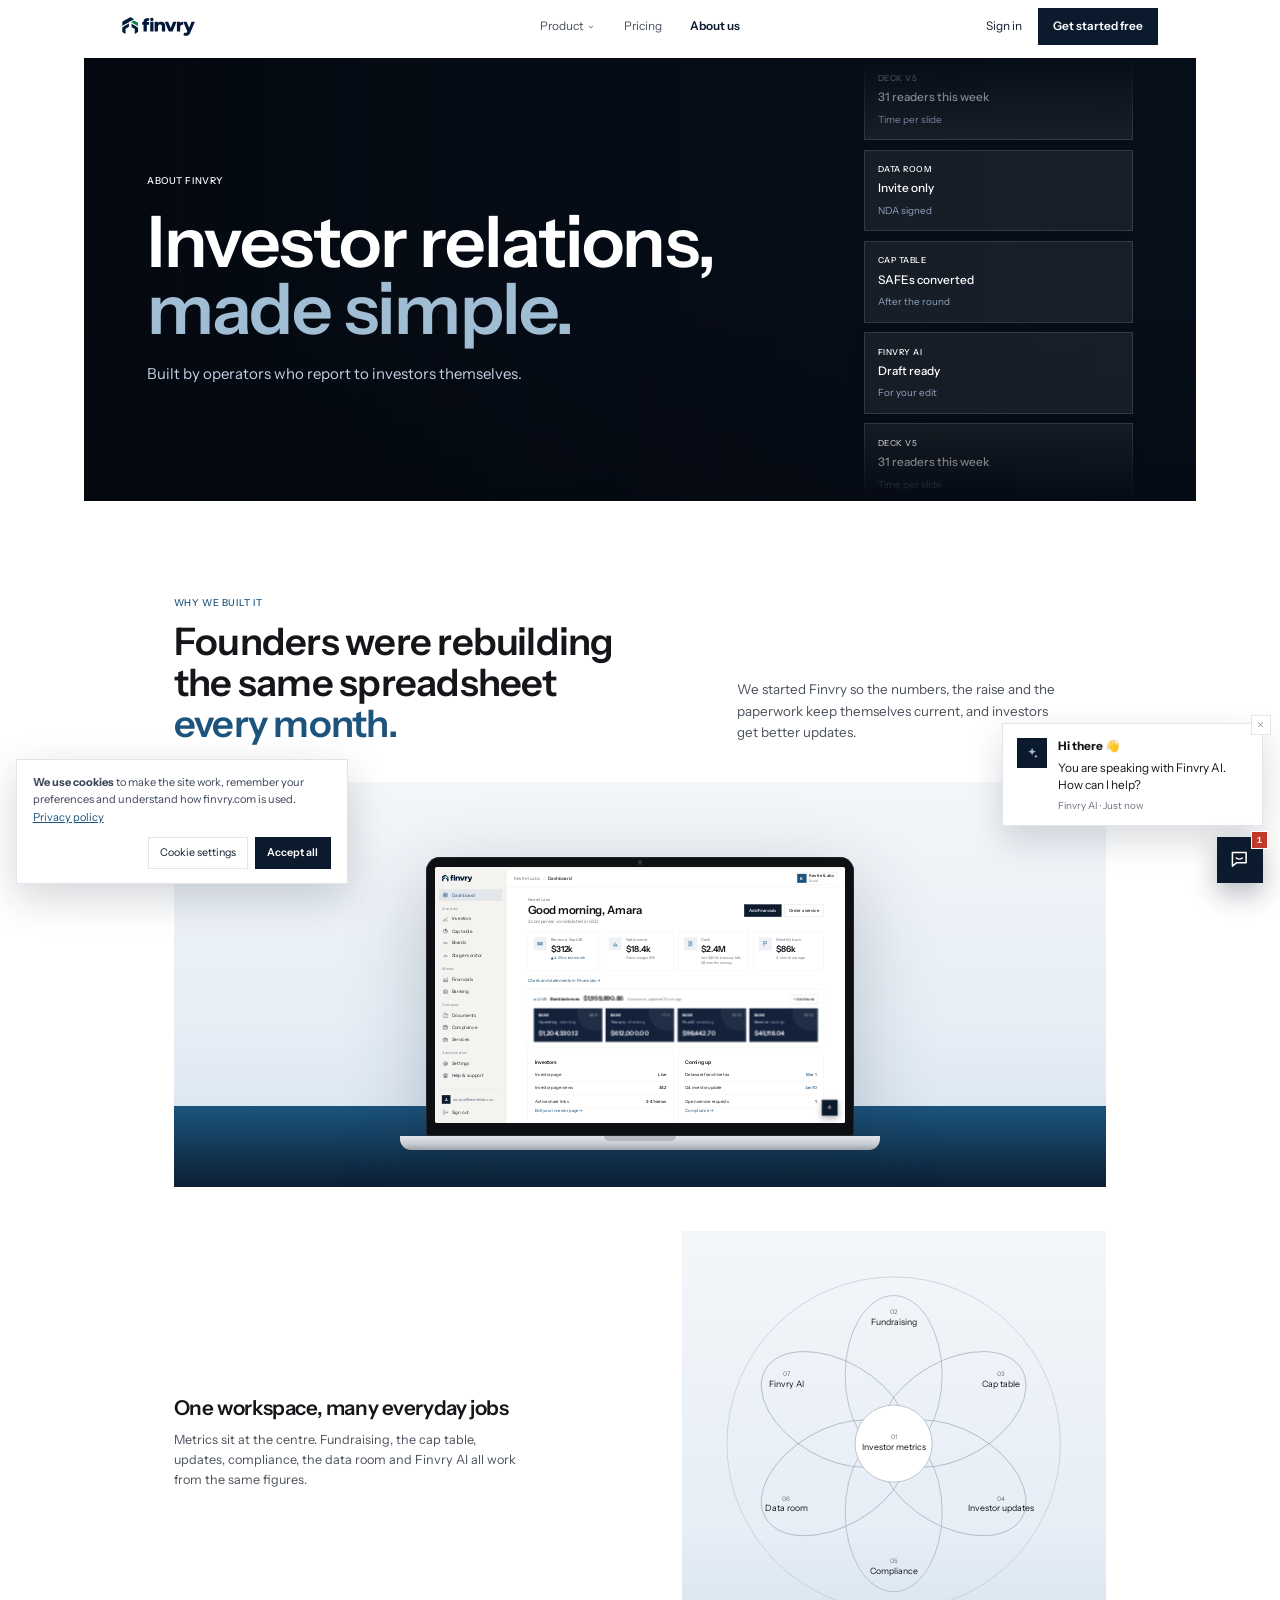
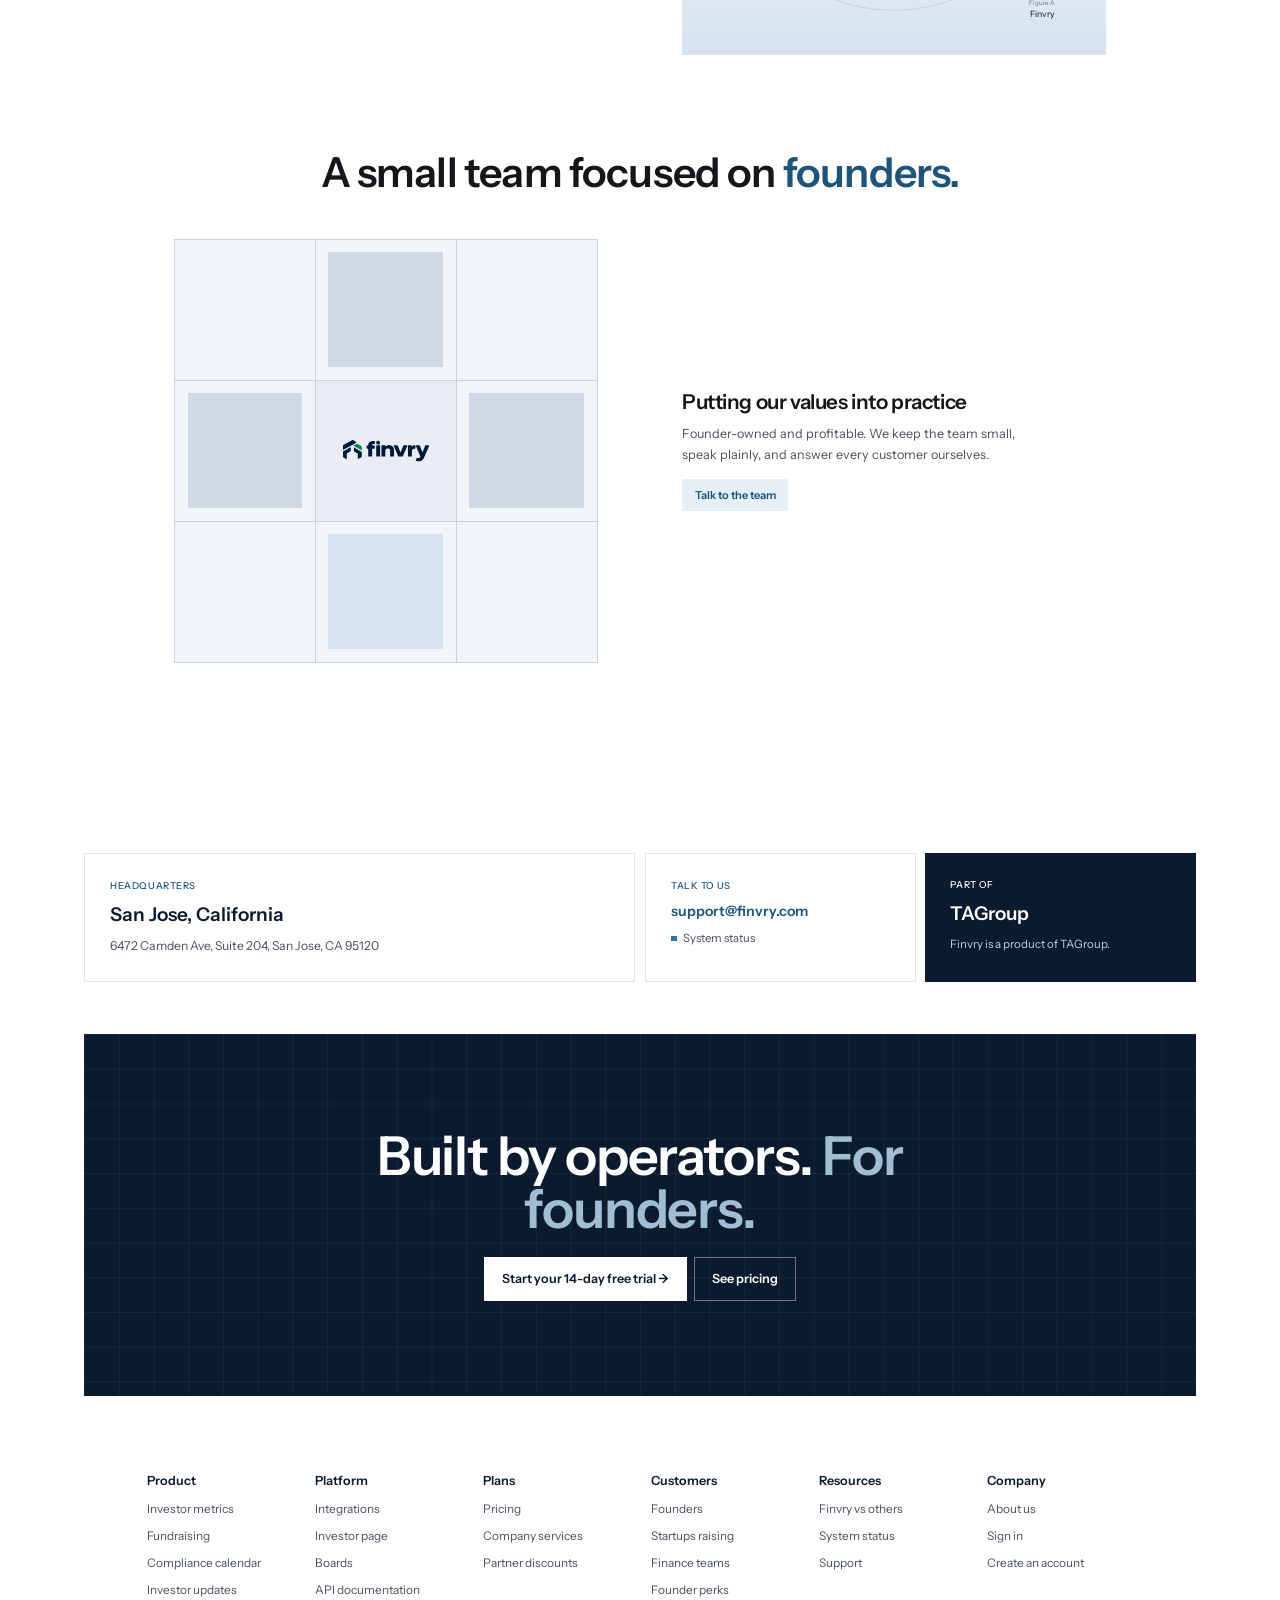
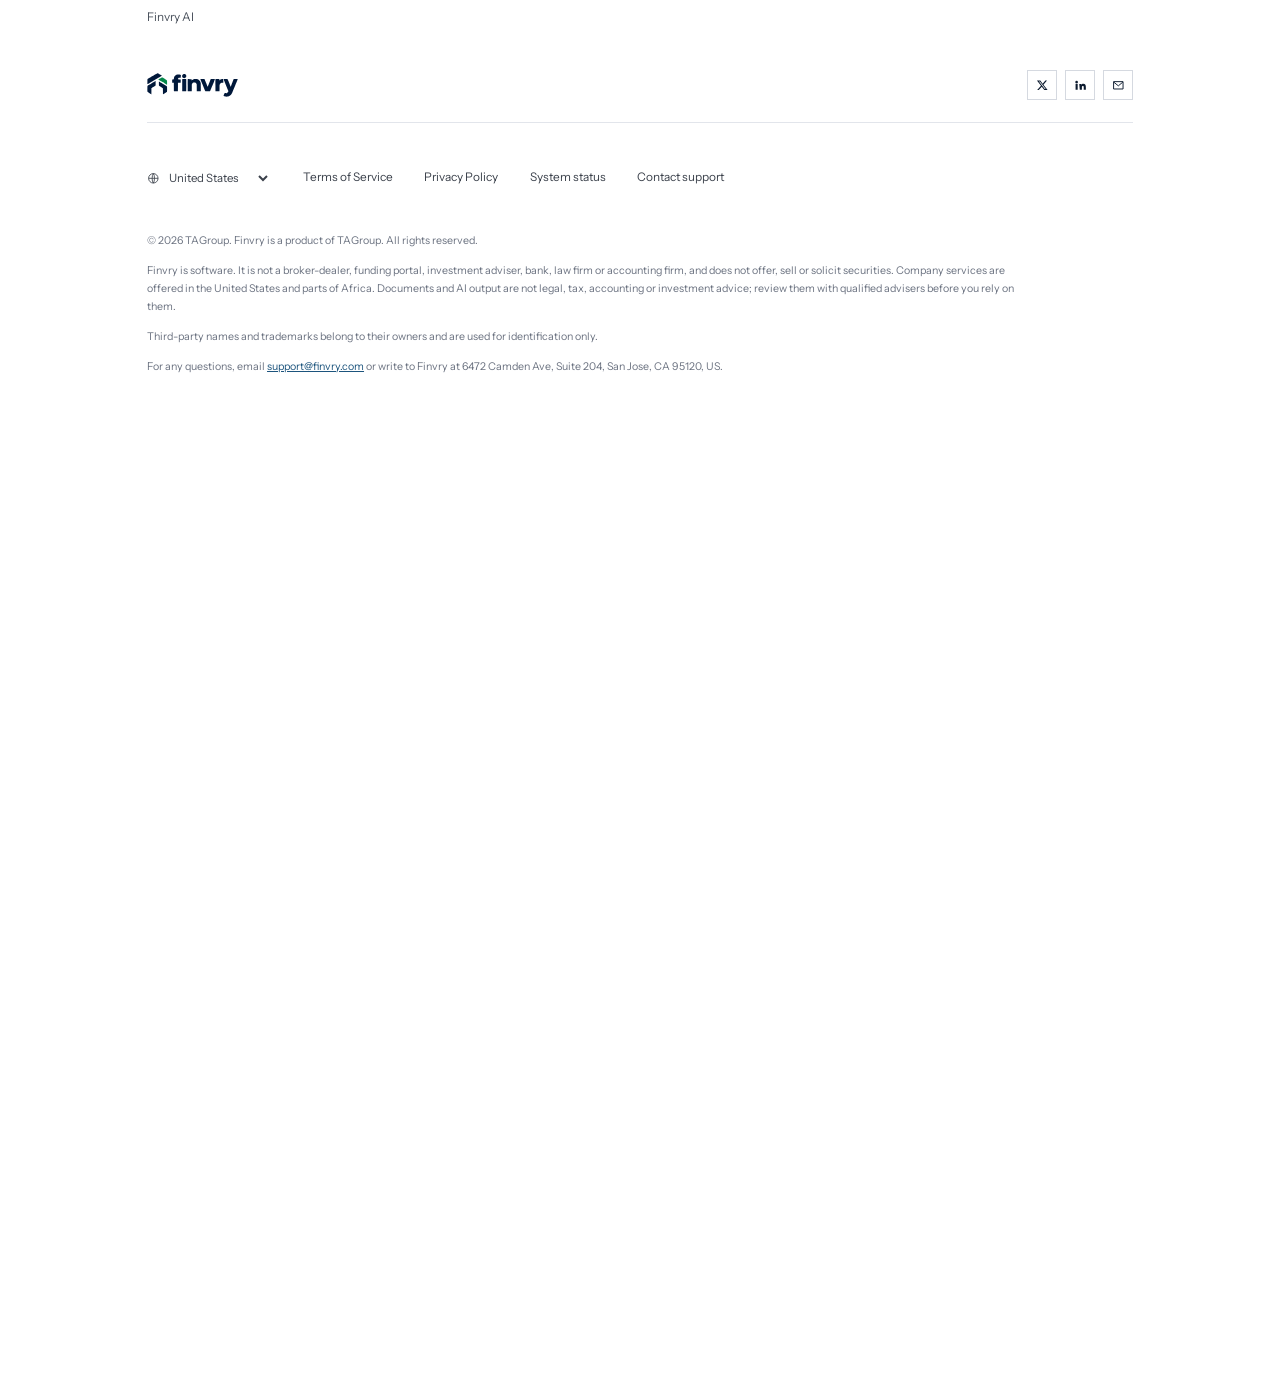
==== commit 1caba268: "About page: why-we-built-it lead and wide product panel after the hero" ====
--- a/about/index.html
+++ b/about/index.html
@@ -13,7 +13,7 @@
 <link rel="preconnect" href="https://fonts.googleapis.com"><link rel="preconnect" href="https://fonts.gstatic.com" crossorigin>
 <link href="https://fonts.googleapis.com/css2?family=Instrument+Sans:wght@400;500;600&display=swap" rel="stylesheet">
 <link rel="stylesheet" href="/styles.css?v=8ae72ee6">
-<link rel="stylesheet" href="/site.css?v=f1ee1a87">
+<link rel="stylesheet" href="/site.css?v=e0963e7c">
 <script src="/site.js?v=0608c19a" defer></script>
 </head>
 <body class="f"><header class="f-hd"><div class="f-w">
@@ -29,8 +29,9 @@
   <div class="s6 f-hide-m f-scroll1" aria-hidden="true"><div class="f-down"><div class="f-gl"><span>Deck v5</span><b>31 readers this week</b><em>Time per slide</em></div><div class="f-gl"><span>Data room</span><b>Invite only</b><em>NDA signed</em></div><div class="f-gl"><span>Cap table</span><b>SAFEs converted</b><em>After the round</em></div><div class="f-gl"><span>Finvry AI</span><b>Draft ready</b><em>For your edit</em></div><div class="f-gl"><span>Deck v5</span><b>31 readers this week</b><em>Time per slide</em></div><div class="f-gl"><span>Data room</span><b>Invite only</b><em>NDA signed</em></div><div class="f-gl"><span>Cap table</span><b>SAFEs converted</b><em>After the round</em></div><div class="f-gl"><span>Finvry AI</span><b>Draft ready</b><em>For your edit</em></div></div></div>
 </div></div></section>
 <section class="f-sec ab-sec"><div class="f-w">
-  <h2 class="ab-ttl">Investor relations, <span class="f-em">without the admin.</span></h2>
-  <div class="ab-row"><div class="ab-pic ab-desk"><div class="dv-mac"><div class="dv-lid"><span class="dv-cam"></span><div class="dv-scr" data-w="1440" data-h="900"><div class="dv-in on"><div class="ap" aria-hidden="true"><aside class="ap-side"><img src="/finvry-logo.svg" alt="" class="ap-logo"><nav><span class="ap-nv on"><svg width="20" height="20" viewBox="0 0 24 24" aria-hidden="true"><path d="M4 4h7v7H4zM13 4h7v7h-7zM4 13h7v7H4zM13 13h7v7h-7z" fill="none" stroke="currentColor" stroke-width="1.7" stroke-linecap="round" stroke-linejoin="round"/></svg><span>Dashboard</span></span><p class="ap-grp">Investors</p><span class="ap-nv"><svg width="20" height="20" viewBox="0 0 24 24" aria-hidden="true"><path d="M4 19l5-6 4 3 7-9M4 21h16" fill="none" stroke="currentColor" stroke-width="1.7" stroke-linecap="round" stroke-linejoin="round"/></svg><span>Investors</span></span><span class="ap-nv"><svg width="20" height="20" viewBox="0 0 24 24" aria-hidden="true"><path d="M12 3a9 9 0 1 0 9 9h-9zM14 3.3A9 9 0 0 1 20.7 10H14z" fill="none" stroke="currentColor" stroke-width="1.7" stroke-linecap="round" stroke-linejoin="round"/></svg><span>Cap table</span></span><span class="ap-nv"><svg width="20" height="20" viewBox="0 0 24 24" aria-hidden="true"><path d="M3 12h4l2-5 4 10 2-5h6" fill="none" stroke="currentColor" stroke-width="1.7" stroke-linecap="round" stroke-linejoin="round"/></svg><span>Boards</span></span><span class="ap-nv"><svg width="20" height="20" viewBox="0 0 24 24" aria-hidden="true"><path d="M5 18a7 7 0 1 1 14 0M12 18l3-5" fill="none" stroke="currentColor" stroke-width="1.7" stroke-linecap="round" stroke-linejoin="round"/></svg><span>Stage monitor</span></span><p class="ap-grp">Money</p><span class="ap-nv"><svg width="20" height="20" viewBox="0 0 24 24" aria-hidden="true"><path d="M5 20V12M10 20V8M15 20v-6M20 20V5M3 20h18" fill="none" stroke="currentColor" stroke-width="1.7" stroke-linecap="round" stroke-linejoin="round"/></svg><span>Financials</span></span><span class="ap-nv"><svg width="20" height="20" viewBox="0 0 24 24" aria-hidden="true"><path d="M3 10l9-6 9 6M5 10v8M9 10v8M15 10v8M19 10v8M3 20h18" fill="none" stroke="currentColor" stroke-width="1.7" stroke-linecap="round" stroke-linejoin="round"/></svg><span>Banking</span></span><p class="ap-grp">Company</p><span class="ap-nv"><svg width="20" height="20" viewBox="0 0 24 24" aria-hidden="true"><path d="M7 3h7l5 5v13H7zM14 3v5h5" fill="none" stroke="currentColor" stroke-width="1.7" stroke-linecap="round" stroke-linejoin="round"/></svg><span>Documents</span></span><span class="ap-nv"><svg width="20" height="20" viewBox="0 0 24 24" aria-hidden="true"><path d="M4 6h16v14H4zM4 10h16M9 3v4M15 3v4M9 15l2 2 4-4" fill="none" stroke="currentColor" stroke-width="1.7" stroke-linecap="round" stroke-linejoin="round"/></svg><span>Compliance</span></span><span class="ap-nv"><svg width="20" height="20" viewBox="0 0 24 24" aria-hidden="true"><path d="M4 8h16v11H4zM9 8V5h6v3M4 13h16" fill="none" stroke="currentColor" stroke-width="1.7" stroke-linecap="round" stroke-linejoin="round"/></svg><span>Services</span></span><p class="ap-grp">Administration</p><span class="ap-nv"><svg width="20" height="20" viewBox="0 0 24 24" aria-hidden="true"><path d="M12 15a3 3 0 1 0 0-6 3 3 0 0 0 0 6zM19 12a7 7 0 0 0-.1-1.2l2-1.5-2-3.4-2.3.9a7 7 0 0 0-2.1-1.2L14 3h-4l-.5 2.6a7 7 0 0 0-2.1 1.2l-2.3-.9-2 3.4 2 1.5A7 7 0 0 0 5 12c0 .4 0 .8.1 1.2l-2 1.5 2 3.4 2.3-.9a7 7 0 0 0 2.1 1.2L10 21h4l.5-2.6a7 7 0 0 0 2.1-1.2l2.3.9 2-3.4-2-1.5c.1-.4.1-.8.1-1.2z" fill="none" stroke="currentColor" stroke-width="1.7" stroke-linecap="round" stroke-linejoin="round"/></svg><span>Settings</span></span><span class="ap-nv"><svg width="20" height="20" viewBox="0 0 24 24" aria-hidden="true"><path d="M12 21a9 9 0 1 0 0-18 9 9 0 0 0 0 18zM12 15.5a3.5 3.5 0 1 0 0-7 3.5 3.5 0 0 0 0 7zM6 6l3.5 3.5M14.5 14.5 18 18M18 6l-3.5 3.5M9.5 14.5 6 18" fill="none" stroke="currentColor" stroke-width="1.7" stroke-linecap="round" stroke-linejoin="round"/></svg><span>Help & support</span></span></nav><div class="ap-foot"><span class="ap-me"><b>A</b><span>amara@kestrellabs.co</span></span><span class="ap-nv"><svg width="20" height="20" viewBox="0 0 24 24" aria-hidden="true"><path d="M9 4H5v16h4M16 8l4 4-4 4M20 12H10" fill="none" stroke="currentColor" stroke-width="1.7" stroke-linecap="round" stroke-linejoin="round"/></svg><span>Sign out</span></span></div></aside>
+  <div class="ab-lead"><div><p class="f-lab">Why we built it</p><h2>Founders were rebuilding the same spreadsheet <span class="f-em">every month.</span></h2></div>
+    <p>We started Finvry so the numbers, the raise and the paperwork keep themselves current, and investors get better updates.</p></div>
+  <div class="ab-wide"><div class="dv-mac"><div class="dv-lid"><span class="dv-cam"></span><div class="dv-scr" data-w="1440" data-h="900"><div class="dv-in on"><div class="ap" aria-hidden="true"><aside class="ap-side"><img src="/finvry-logo.svg" alt="" class="ap-logo"><nav><span class="ap-nv on"><svg width="20" height="20" viewBox="0 0 24 24" aria-hidden="true"><path d="M4 4h7v7H4zM13 4h7v7h-7zM4 13h7v7H4zM13 13h7v7h-7z" fill="none" stroke="currentColor" stroke-width="1.7" stroke-linecap="round" stroke-linejoin="round"/></svg><span>Dashboard</span></span><p class="ap-grp">Investors</p><span class="ap-nv"><svg width="20" height="20" viewBox="0 0 24 24" aria-hidden="true"><path d="M4 19l5-6 4 3 7-9M4 21h16" fill="none" stroke="currentColor" stroke-width="1.7" stroke-linecap="round" stroke-linejoin="round"/></svg><span>Investors</span></span><span class="ap-nv"><svg width="20" height="20" viewBox="0 0 24 24" aria-hidden="true"><path d="M12 3a9 9 0 1 0 9 9h-9zM14 3.3A9 9 0 0 1 20.7 10H14z" fill="none" stroke="currentColor" stroke-width="1.7" stroke-linecap="round" stroke-linejoin="round"/></svg><span>Cap table</span></span><span class="ap-nv"><svg width="20" height="20" viewBox="0 0 24 24" aria-hidden="true"><path d="M3 12h4l2-5 4 10 2-5h6" fill="none" stroke="currentColor" stroke-width="1.7" stroke-linecap="round" stroke-linejoin="round"/></svg><span>Boards</span></span><span class="ap-nv"><svg width="20" height="20" viewBox="0 0 24 24" aria-hidden="true"><path d="M5 18a7 7 0 1 1 14 0M12 18l3-5" fill="none" stroke="currentColor" stroke-width="1.7" stroke-linecap="round" stroke-linejoin="round"/></svg><span>Stage monitor</span></span><p class="ap-grp">Money</p><span class="ap-nv"><svg width="20" height="20" viewBox="0 0 24 24" aria-hidden="true"><path d="M5 20V12M10 20V8M15 20v-6M20 20V5M3 20h18" fill="none" stroke="currentColor" stroke-width="1.7" stroke-linecap="round" stroke-linejoin="round"/></svg><span>Financials</span></span><span class="ap-nv"><svg width="20" height="20" viewBox="0 0 24 24" aria-hidden="true"><path d="M3 10l9-6 9 6M5 10v8M9 10v8M15 10v8M19 10v8M3 20h18" fill="none" stroke="currentColor" stroke-width="1.7" stroke-linecap="round" stroke-linejoin="round"/></svg><span>Banking</span></span><p class="ap-grp">Company</p><span class="ap-nv"><svg width="20" height="20" viewBox="0 0 24 24" aria-hidden="true"><path d="M7 3h7l5 5v13H7zM14 3v5h5" fill="none" stroke="currentColor" stroke-width="1.7" stroke-linecap="round" stroke-linejoin="round"/></svg><span>Documents</span></span><span class="ap-nv"><svg width="20" height="20" viewBox="0 0 24 24" aria-hidden="true"><path d="M4 6h16v14H4zM4 10h16M9 3v4M15 3v4M9 15l2 2 4-4" fill="none" stroke="currentColor" stroke-width="1.7" stroke-linecap="round" stroke-linejoin="round"/></svg><span>Compliance</span></span><span class="ap-nv"><svg width="20" height="20" viewBox="0 0 24 24" aria-hidden="true"><path d="M4 8h16v11H4zM9 8V5h6v3M4 13h16" fill="none" stroke="currentColor" stroke-width="1.7" stroke-linecap="round" stroke-linejoin="round"/></svg><span>Services</span></span><p class="ap-grp">Administration</p><span class="ap-nv"><svg width="20" height="20" viewBox="0 0 24 24" aria-hidden="true"><path d="M12 15a3 3 0 1 0 0-6 3 3 0 0 0 0 6zM19 12a7 7 0 0 0-.1-1.2l2-1.5-2-3.4-2.3.9a7 7 0 0 0-2.1-1.2L14 3h-4l-.5 2.6a7 7 0 0 0-2.1 1.2l-2.3-.9-2 3.4 2 1.5A7 7 0 0 0 5 12c0 .4 0 .8.1 1.2l-2 1.5 2 3.4 2.3-.9a7 7 0 0 0 2.1 1.2L10 21h4l.5-2.6a7 7 0 0 0 2.1-1.2l2.3.9 2-3.4-2-1.5c.1-.4.1-.8.1-1.2z" fill="none" stroke="currentColor" stroke-width="1.7" stroke-linecap="round" stroke-linejoin="round"/></svg><span>Settings</span></span><span class="ap-nv"><svg width="20" height="20" viewBox="0 0 24 24" aria-hidden="true"><path d="M12 21a9 9 0 1 0 0-18 9 9 0 0 0 0 18zM12 15.5a3.5 3.5 0 1 0 0-7 3.5 3.5 0 0 0 0 7zM6 6l3.5 3.5M14.5 14.5 18 18M18 6l-3.5 3.5M9.5 14.5 6 18" fill="none" stroke="currentColor" stroke-width="1.7" stroke-linecap="round" stroke-linejoin="round"/></svg><span>Help & support</span></span></nav><div class="ap-foot"><span class="ap-me"><b>A</b><span>amara@kestrellabs.co</span></span><span class="ap-nv"><svg width="20" height="20" viewBox="0 0 24 24" aria-hidden="true"><path d="M9 4H5v16h4M16 8l4 4-4 4M20 12H10" fill="none" stroke="currentColor" stroke-width="1.7" stroke-linecap="round" stroke-linejoin="round"/></svg><span>Sign out</span></span></div></aside>
 <div class="ap-main"><div class="ap-top"><span class="ap-crumb"><span>Kestrel Labs</span><i>/</i><b>Dashboard</b></span><span class="ap-org"><b>K</b><span><strong>Kestrel Labs</strong><em>Scale</em></span></span></div>
 <div class="ap-body"><p class="ap-k">Kestrel Labs</p><div class="ap-hrow"><h1>Good morning, Amara</h1><span class="ap-btns"><span class="ap-b dk">Add financials</span><span class="ap-b">Order a service</span></span></div>
 <p class="ap-sub">2 companies consolidated in USD</p>
@@ -39,7 +40,6 @@
 <div class="ap-card ap-banks"><div class="ap-bh"><span class="ap-live">LIVE</span><b>Bank balances</b><strong>$1,959,890.86</strong><em>4 accounts · updated 12 min ago</em><span class="ap-b sm">+ Add bank</span></div><div class="ap-accts"><div class="ap-acct"><span><b>BANK</b><em>·· 4821</em></span><span class="nm">Operating <i>checking</i></span><strong>$1,204,330.12</strong></div><div class="ap-acct"><span><b>BANK</b><em>·· 7710</em></span><span class="nm">Treasury <i>checking</i></span><strong>$612,000.00</strong></div><div class="ap-acct"><span><b>BANK</b><em>·· 3305</em></span><span class="nm">Payroll <i>checking</i></span><strong>$98,442.70</strong></div><div class="ap-acct"><span><b>BANK</b><em>·· 9052</em></span><span class="nm">Reserve <i>savings</i></span><strong>$45,118.04</strong></div></div></div>
 <div class="ap-g2"><div class="ap-card"><h3>Investors</h3><div class="ap-rows"><span>Investor page<b>Live</b></span><span>Investor page views<b>342</b></span><span>Active share links<b>3 · 41 views</b></span></div><p class="ap-lnk">Edit your investor page →</p></div>
 <div class="ap-card"><h3>Coming up</h3><div class="ap-rows"><span>Delaware franchise tax<b class="bl">Mar 1</b></span><span>Q4 investor update<b class="bl">Jan 10</b></span><span>Open service requests<b>1</b></span></div><p class="ap-lnk">Compliance →</p></div></div></div></div><span class="ap-ai"><svg width="22" height="22" viewBox="0 0 24 24" aria-hidden="true"><path d="M12 3l1.8 4.7L18.5 9.5l-4.7 1.8L12 16l-1.8-4.7L5.5 9.5l4.7-1.8z" fill="none" stroke="currentColor" stroke-width="1.7" stroke-linecap="round" stroke-linejoin="round"/></svg></span></div></div></div></div><div class="dv-base"><i></i></div></div></div>
-    <div class="ab-txt"><h3>Because investors deserve better updates</h3><p>Founders were rebuilding the same spreadsheet every month. We started Finvry so the numbers, the raise and the paperwork keep themselves current.</p></div></div>
   <div class="ab-row rev"><div class="ab-txt"><h3>One workspace, many everyday jobs</h3><p>Metrics sit at the centre. Fundraising, the cap table, updates, compliance, the data room and Finvry AI all work from the same figures.</p></div>
     <div class="ab-pic ab-fig"><svg viewBox="0 0 600 600" role="img" aria-label="Finvry: investor metrics at the centre, with fundraising, cap table, updates, compliance, data room and Finvry AI around it"><circle cx="300" cy="300" r="268" fill="none" stroke="#b9c3d1" stroke-width="1"/><ellipse cx="300" cy="190" rx="78" ry="128" transform="rotate(0 300 300)" fill="none" stroke="#9aa6b8" stroke-width="1"/><ellipse cx="300" cy="190" rx="78" ry="128" transform="rotate(60 300 300)" fill="none" stroke="#9aa6b8" stroke-width="1"/><ellipse cx="300" cy="190" rx="78" ry="128" transform="rotate(120 300 300)" fill="none" stroke="#9aa6b8" stroke-width="1"/><ellipse cx="300" cy="190" rx="78" ry="128" transform="rotate(180 300 300)" fill="none" stroke="#9aa6b8" stroke-width="1"/><ellipse cx="300" cy="190" rx="78" ry="128" transform="rotate(240 300 300)" fill="none" stroke="#9aa6b8" stroke-width="1"/><ellipse cx="300" cy="190" rx="78" ry="128" transform="rotate(300 300 300)" fill="none" stroke="#9aa6b8" stroke-width="1"/><circle cx="300" cy="300" r="62" fill="#fff" stroke="#9aa6b8"/><text x="300" y="292" text-anchor="middle" font-size="10" fill="#6b7280">01</text><text x="300" y="310" text-anchor="middle" font-size="14" fill="#14161a">Investor metrics</text><text x="300" y="92" text-anchor="middle" font-size="10" fill="#6b7280">02</text><text x="300" y="109" text-anchor="middle" font-size="14" fill="#14161a">Fundraising</text><text x="473" y="192" text-anchor="middle" font-size="10" fill="#6b7280">03</text><text x="473" y="209" text-anchor="middle" font-size="14" fill="#14161a">Cap table</text><text x="473" y="392" text-anchor="middle" font-size="10" fill="#6b7280">04</text><text x="473" y="409" text-anchor="middle" font-size="14" fill="#14161a">Investor updates</text><text x="300" y="492" text-anchor="middle" font-size="10" fill="#6b7280">05</text><text x="300" y="509" text-anchor="middle" font-size="14" fill="#14161a">Compliance</text><text x="127" y="392" text-anchor="middle" font-size="10" fill="#6b7280">06</text><text x="127" y="409" text-anchor="middle" font-size="14" fill="#14161a">Data room</text><text x="127" y="192" text-anchor="middle" font-size="10" fill="#6b7280">07</text><text x="127" y="209" text-anchor="middle" font-size="14" fill="#14161a">Finvry AI</text><text x="560" y="560" text-anchor="end" font-size="10" fill="#6b7280">Figure A</text><text x="560" y="578" text-anchor="end" font-size="14" fill="#0c1a2e">Finvry</text></svg></div></div>
 </div></section>
--- a/site.css
+++ b/site.css
@@ -390,6 +390,12 @@
 .ab-row.rev .ab-txt{order:0}.ab-row.rev .ab-pic{order:1}
 .ab-pic{position:relative;aspect-ratio:1/1;overflow:hidden;background:var(--f-grey2)}
 .ab-txt{display:flex;flex-direction:column;gap:12px;max-width:440px}.ab-txt h3{margin:0;font-size:26px;line-height:1.2;letter-spacing:-.02em;font-weight:600;color:var(--f-navy)}.ab-txt p{margin:0;font-size:16px;line-height:1.6;color:var(--f-text)}
+.ab-lead{display:grid;grid-template-columns:1.3fr 1fr;gap:9%;align-items:end;max-width:1180px;margin:0 auto;width:100%}
+.ab-lead h2{margin:14px 0 0;font-size:48px;line-height:1.08;letter-spacing:-.035em;font-weight:600;color:var(--f-navy)}.ab-lead>p{margin:0;font-size:17px;line-height:1.6;color:var(--f-text);max-width:420px}
+.ab-wide{position:relative;max-width:1180px;width:100%;margin:-8px auto 0;aspect-ratio:2.3/1;overflow:hidden;background:linear-gradient(180deg,#f4f6f9 0%,#e6eef6 60%,#d6e2f0 100%);display:flex;justify-content:center;align-items:flex-end}
+.ab-wide:after{content:"";position:absolute;left:0;right:0;bottom:0;height:20%;background:linear-gradient(180deg,#1c547d,#0b1f33)}
+.ab-wide .dv-mac{position:relative;z-index:1;width:46%;margin-bottom:4%}
+@media (max-width:900px){.ab-lead{grid-template-columns:1fr;gap:16px}.ab-lead h2{font-size:34px}.ab-wide{aspect-ratio:4/3}.ab-wide .dv-mac{width:90%;margin-bottom:9%}}
 .ab-desk{background:linear-gradient(180deg,#f4f6f9 0%,#e6eef6 70%,#d6e2f0 100%);display:flex;align-items:center;justify-content:center;padding:0 9%}
 .ab-desk:after{content:"";position:absolute;left:0;right:0;bottom:0;height:28%;background:linear-gradient(180deg,#1c547d,#0b1f33)}
 .ab-h1 span{display:block;white-space:nowrap}@media (max-width:560px){.ab-h1 span{white-space:normal}}
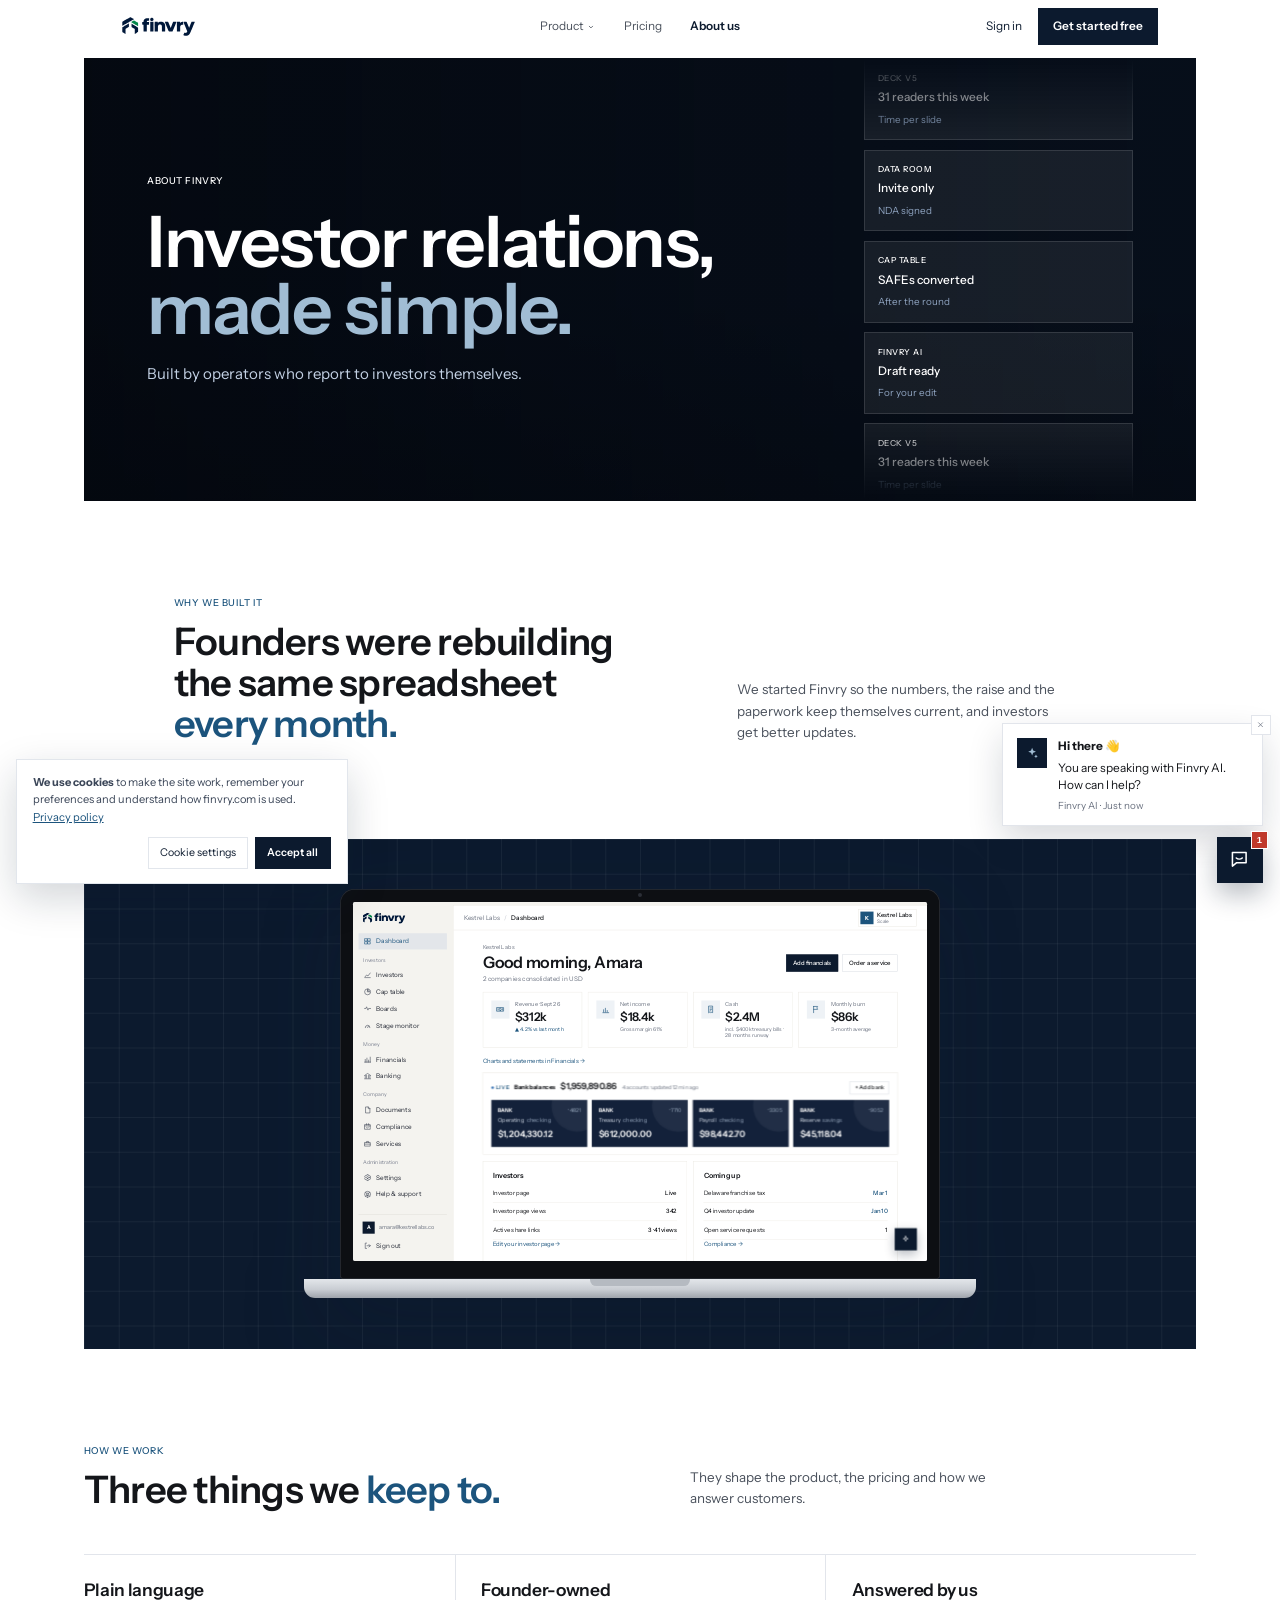
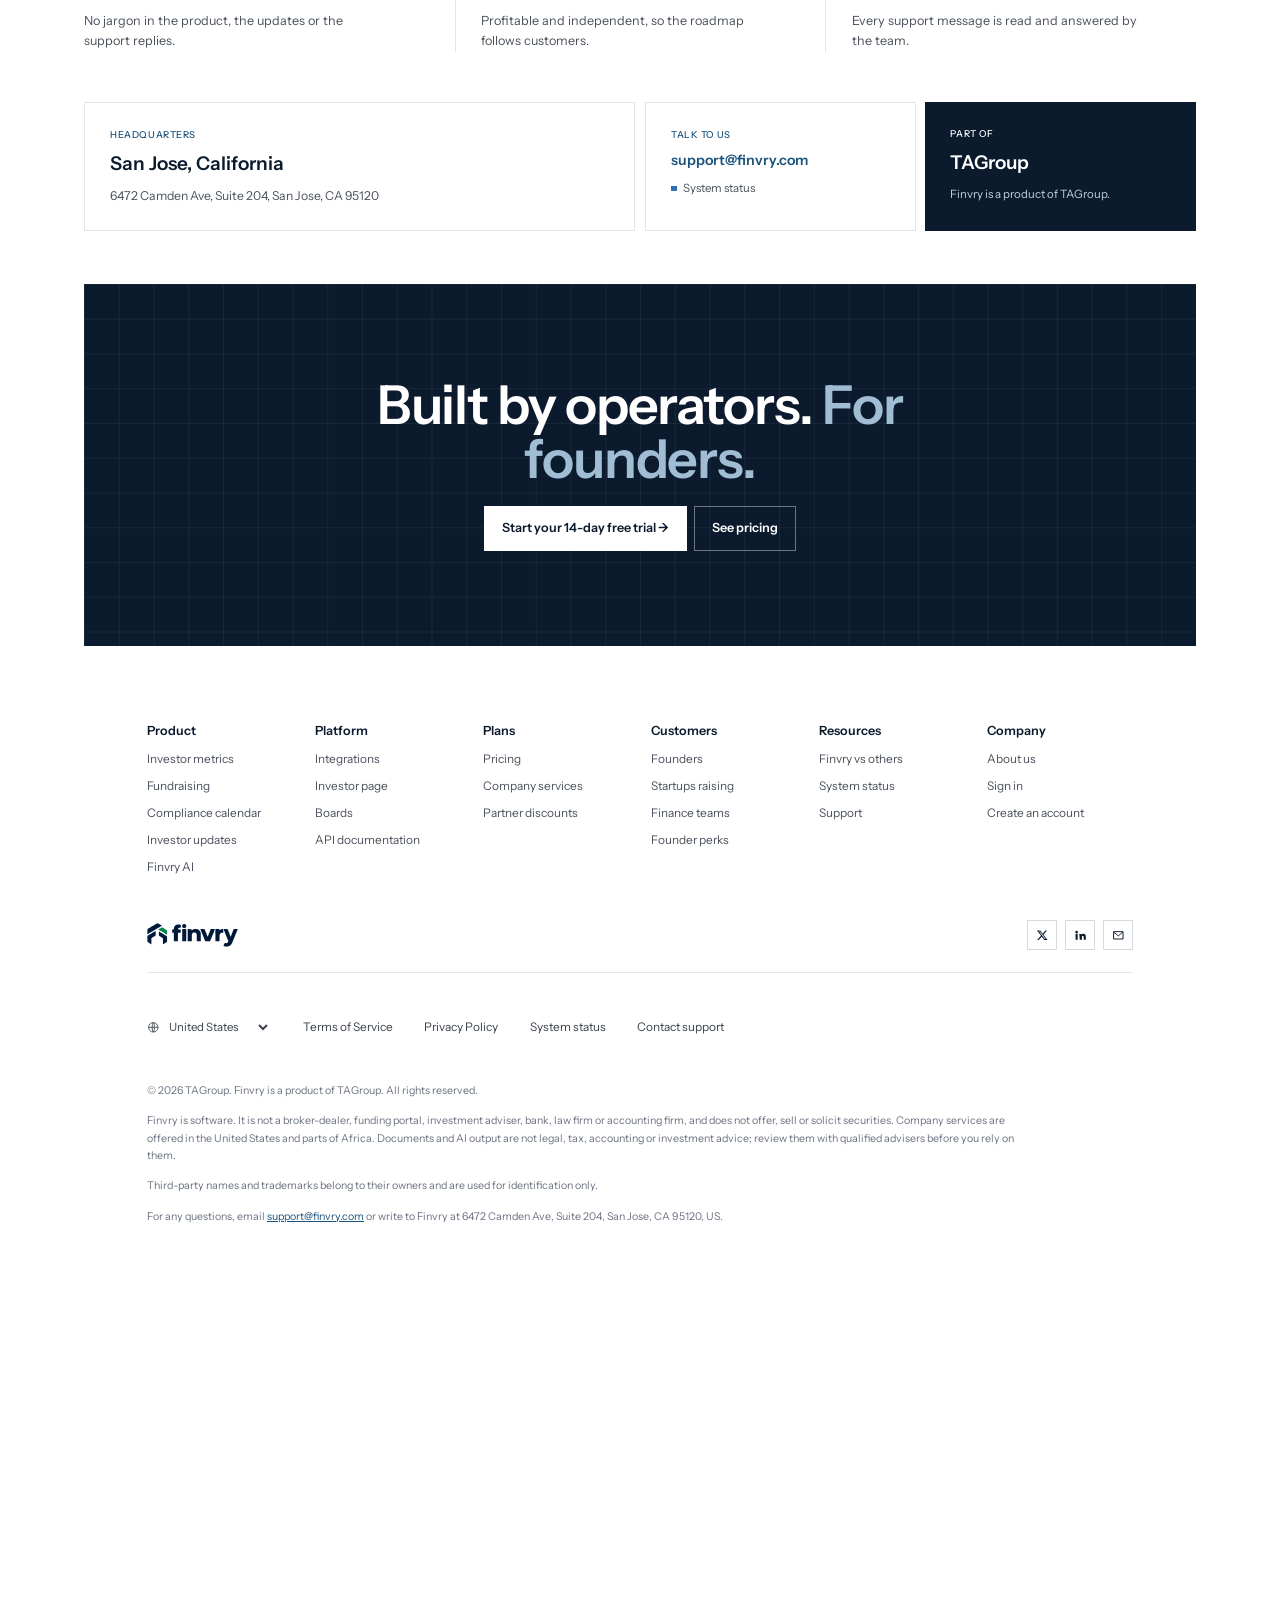
==== commit 0e4b0a59: "About page: product panel and how we work, team section removed" ====
--- a/about/index.html
+++ b/about/index.html
@@ -13,7 +13,7 @@
 <link rel="preconnect" href="https://fonts.googleapis.com"><link rel="preconnect" href="https://fonts.gstatic.com" crossorigin>
 <link href="https://fonts.googleapis.com/css2?family=Instrument+Sans:wght@400;500;600&display=swap" rel="stylesheet">
 <link rel="stylesheet" href="/styles.css?v=8ae72ee6">
-<link rel="stylesheet" href="/site.css?v=e0963e7c">
+<link rel="stylesheet" href="/site.css?v=aae6b50a">
 <script src="/site.js?v=0608c19a" defer></script>
 </head>
 <body class="f"><header class="f-hd"><div class="f-w">
@@ -31,7 +31,8 @@
 <section class="f-sec ab-sec"><div class="f-w">
   <div class="ab-lead"><div><p class="f-lab">Why we built it</p><h2>Founders were rebuilding the same spreadsheet <span class="f-em">every month.</span></h2></div>
     <p>We started Finvry so the numbers, the raise and the paperwork keep themselves current, and investors get better updates.</p></div>
-  <div class="ab-wide"><div class="dv-mac"><div class="dv-lid"><span class="dv-cam"></span><div class="dv-scr" data-w="1440" data-h="900"><div class="dv-in on"><div class="ap" aria-hidden="true"><aside class="ap-side"><img src="/finvry-logo.svg" alt="" class="ap-logo"><nav><span class="ap-nv on"><svg width="20" height="20" viewBox="0 0 24 24" aria-hidden="true"><path d="M4 4h7v7H4zM13 4h7v7h-7zM4 13h7v7H4zM13 13h7v7h-7z" fill="none" stroke="currentColor" stroke-width="1.7" stroke-linecap="round" stroke-linejoin="round"/></svg><span>Dashboard</span></span><p class="ap-grp">Investors</p><span class="ap-nv"><svg width="20" height="20" viewBox="0 0 24 24" aria-hidden="true"><path d="M4 19l5-6 4 3 7-9M4 21h16" fill="none" stroke="currentColor" stroke-width="1.7" stroke-linecap="round" stroke-linejoin="round"/></svg><span>Investors</span></span><span class="ap-nv"><svg width="20" height="20" viewBox="0 0 24 24" aria-hidden="true"><path d="M12 3a9 9 0 1 0 9 9h-9zM14 3.3A9 9 0 0 1 20.7 10H14z" fill="none" stroke="currentColor" stroke-width="1.7" stroke-linecap="round" stroke-linejoin="round"/></svg><span>Cap table</span></span><span class="ap-nv"><svg width="20" height="20" viewBox="0 0 24 24" aria-hidden="true"><path d="M3 12h4l2-5 4 10 2-5h6" fill="none" stroke="currentColor" stroke-width="1.7" stroke-linecap="round" stroke-linejoin="round"/></svg><span>Boards</span></span><span class="ap-nv"><svg width="20" height="20" viewBox="0 0 24 24" aria-hidden="true"><path d="M5 18a7 7 0 1 1 14 0M12 18l3-5" fill="none" stroke="currentColor" stroke-width="1.7" stroke-linecap="round" stroke-linejoin="round"/></svg><span>Stage monitor</span></span><p class="ap-grp">Money</p><span class="ap-nv"><svg width="20" height="20" viewBox="0 0 24 24" aria-hidden="true"><path d="M5 20V12M10 20V8M15 20v-6M20 20V5M3 20h18" fill="none" stroke="currentColor" stroke-width="1.7" stroke-linecap="round" stroke-linejoin="round"/></svg><span>Financials</span></span><span class="ap-nv"><svg width="20" height="20" viewBox="0 0 24 24" aria-hidden="true"><path d="M3 10l9-6 9 6M5 10v8M9 10v8M15 10v8M19 10v8M3 20h18" fill="none" stroke="currentColor" stroke-width="1.7" stroke-linecap="round" stroke-linejoin="round"/></svg><span>Banking</span></span><p class="ap-grp">Company</p><span class="ap-nv"><svg width="20" height="20" viewBox="0 0 24 24" aria-hidden="true"><path d="M7 3h7l5 5v13H7zM14 3v5h5" fill="none" stroke="currentColor" stroke-width="1.7" stroke-linecap="round" stroke-linejoin="round"/></svg><span>Documents</span></span><span class="ap-nv"><svg width="20" height="20" viewBox="0 0 24 24" aria-hidden="true"><path d="M4 6h16v14H4zM4 10h16M9 3v4M15 3v4M9 15l2 2 4-4" fill="none" stroke="currentColor" stroke-width="1.7" stroke-linecap="round" stroke-linejoin="round"/></svg><span>Compliance</span></span><span class="ap-nv"><svg width="20" height="20" viewBox="0 0 24 24" aria-hidden="true"><path d="M4 8h16v11H4zM9 8V5h6v3M4 13h16" fill="none" stroke="currentColor" stroke-width="1.7" stroke-linecap="round" stroke-linejoin="round"/></svg><span>Services</span></span><p class="ap-grp">Administration</p><span class="ap-nv"><svg width="20" height="20" viewBox="0 0 24 24" aria-hidden="true"><path d="M12 15a3 3 0 1 0 0-6 3 3 0 0 0 0 6zM19 12a7 7 0 0 0-.1-1.2l2-1.5-2-3.4-2.3.9a7 7 0 0 0-2.1-1.2L14 3h-4l-.5 2.6a7 7 0 0 0-2.1 1.2l-2.3-.9-2 3.4 2 1.5A7 7 0 0 0 5 12c0 .4 0 .8.1 1.2l-2 1.5 2 3.4 2.3-.9a7 7 0 0 0 2.1 1.2L10 21h4l.5-2.6a7 7 0 0 0 2.1-1.2l2.3.9 2-3.4-2-1.5c.1-.4.1-.8.1-1.2z" fill="none" stroke="currentColor" stroke-width="1.7" stroke-linecap="round" stroke-linejoin="round"/></svg><span>Settings</span></span><span class="ap-nv"><svg width="20" height="20" viewBox="0 0 24 24" aria-hidden="true"><path d="M12 21a9 9 0 1 0 0-18 9 9 0 0 0 0 18zM12 15.5a3.5 3.5 0 1 0 0-7 3.5 3.5 0 0 0 0 7zM6 6l3.5 3.5M14.5 14.5 18 18M18 6l-3.5 3.5M9.5 14.5 6 18" fill="none" stroke="currentColor" stroke-width="1.7" stroke-linecap="round" stroke-linejoin="round"/></svg><span>Help & support</span></span></nav><div class="ap-foot"><span class="ap-me"><b>A</b><span>amara@kestrellabs.co</span></span><span class="ap-nv"><svg width="20" height="20" viewBox="0 0 24 24" aria-hidden="true"><path d="M9 4H5v16h4M16 8l4 4-4 4M20 12H10" fill="none" stroke="currentColor" stroke-width="1.7" stroke-linecap="round" stroke-linejoin="round"/></svg><span>Sign out</span></span></div></aside>
+</div></section>
+<section class="f-inset ab2-prod"><div class="f-box f-navy"><div class="f-gridbg"></div><div class="ab2-dev"><div class="dv-mac"><div class="dv-lid"><span class="dv-cam"></span><div class="dv-scr" data-w="1440" data-h="900"><div class="dv-in on"><div class="ap" aria-hidden="true"><aside class="ap-side"><img src="/finvry-logo.svg" alt="" class="ap-logo"><nav><span class="ap-nv on"><svg width="20" height="20" viewBox="0 0 24 24" aria-hidden="true"><path d="M4 4h7v7H4zM13 4h7v7h-7zM4 13h7v7H4zM13 13h7v7h-7z" fill="none" stroke="currentColor" stroke-width="1.7" stroke-linecap="round" stroke-linejoin="round"/></svg><span>Dashboard</span></span><p class="ap-grp">Investors</p><span class="ap-nv"><svg width="20" height="20" viewBox="0 0 24 24" aria-hidden="true"><path d="M4 19l5-6 4 3 7-9M4 21h16" fill="none" stroke="currentColor" stroke-width="1.7" stroke-linecap="round" stroke-linejoin="round"/></svg><span>Investors</span></span><span class="ap-nv"><svg width="20" height="20" viewBox="0 0 24 24" aria-hidden="true"><path d="M12 3a9 9 0 1 0 9 9h-9zM14 3.3A9 9 0 0 1 20.7 10H14z" fill="none" stroke="currentColor" stroke-width="1.7" stroke-linecap="round" stroke-linejoin="round"/></svg><span>Cap table</span></span><span class="ap-nv"><svg width="20" height="20" viewBox="0 0 24 24" aria-hidden="true"><path d="M3 12h4l2-5 4 10 2-5h6" fill="none" stroke="currentColor" stroke-width="1.7" stroke-linecap="round" stroke-linejoin="round"/></svg><span>Boards</span></span><span class="ap-nv"><svg width="20" height="20" viewBox="0 0 24 24" aria-hidden="true"><path d="M5 18a7 7 0 1 1 14 0M12 18l3-5" fill="none" stroke="currentColor" stroke-width="1.7" stroke-linecap="round" stroke-linejoin="round"/></svg><span>Stage monitor</span></span><p class="ap-grp">Money</p><span class="ap-nv"><svg width="20" height="20" viewBox="0 0 24 24" aria-hidden="true"><path d="M5 20V12M10 20V8M15 20v-6M20 20V5M3 20h18" fill="none" stroke="currentColor" stroke-width="1.7" stroke-linecap="round" stroke-linejoin="round"/></svg><span>Financials</span></span><span class="ap-nv"><svg width="20" height="20" viewBox="0 0 24 24" aria-hidden="true"><path d="M3 10l9-6 9 6M5 10v8M9 10v8M15 10v8M19 10v8M3 20h18" fill="none" stroke="currentColor" stroke-width="1.7" stroke-linecap="round" stroke-linejoin="round"/></svg><span>Banking</span></span><p class="ap-grp">Company</p><span class="ap-nv"><svg width="20" height="20" viewBox="0 0 24 24" aria-hidden="true"><path d="M7 3h7l5 5v13H7zM14 3v5h5" fill="none" stroke="currentColor" stroke-width="1.7" stroke-linecap="round" stroke-linejoin="round"/></svg><span>Documents</span></span><span class="ap-nv"><svg width="20" height="20" viewBox="0 0 24 24" aria-hidden="true"><path d="M4 6h16v14H4zM4 10h16M9 3v4M15 3v4M9 15l2 2 4-4" fill="none" stroke="currentColor" stroke-width="1.7" stroke-linecap="round" stroke-linejoin="round"/></svg><span>Compliance</span></span><span class="ap-nv"><svg width="20" height="20" viewBox="0 0 24 24" aria-hidden="true"><path d="M4 8h16v11H4zM9 8V5h6v3M4 13h16" fill="none" stroke="currentColor" stroke-width="1.7" stroke-linecap="round" stroke-linejoin="round"/></svg><span>Services</span></span><p class="ap-grp">Administration</p><span class="ap-nv"><svg width="20" height="20" viewBox="0 0 24 24" aria-hidden="true"><path d="M12 15a3 3 0 1 0 0-6 3 3 0 0 0 0 6zM19 12a7 7 0 0 0-.1-1.2l2-1.5-2-3.4-2.3.9a7 7 0 0 0-2.1-1.2L14 3h-4l-.5 2.6a7 7 0 0 0-2.1 1.2l-2.3-.9-2 3.4 2 1.5A7 7 0 0 0 5 12c0 .4 0 .8.1 1.2l-2 1.5 2 3.4 2.3-.9a7 7 0 0 0 2.1 1.2L10 21h4l.5-2.6a7 7 0 0 0 2.1-1.2l2.3.9 2-3.4-2-1.5c.1-.4.1-.8.1-1.2z" fill="none" stroke="currentColor" stroke-width="1.7" stroke-linecap="round" stroke-linejoin="round"/></svg><span>Settings</span></span><span class="ap-nv"><svg width="20" height="20" viewBox="0 0 24 24" aria-hidden="true"><path d="M12 21a9 9 0 1 0 0-18 9 9 0 0 0 0 18zM12 15.5a3.5 3.5 0 1 0 0-7 3.5 3.5 0 0 0 0 7zM6 6l3.5 3.5M14.5 14.5 18 18M18 6l-3.5 3.5M9.5 14.5 6 18" fill="none" stroke="currentColor" stroke-width="1.7" stroke-linecap="round" stroke-linejoin="round"/></svg><span>Help & support</span></span></nav><div class="ap-foot"><span class="ap-me"><b>A</b><span>amara@kestrellabs.co</span></span><span class="ap-nv"><svg width="20" height="20" viewBox="0 0 24 24" aria-hidden="true"><path d="M9 4H5v16h4M16 8l4 4-4 4M20 12H10" fill="none" stroke="currentColor" stroke-width="1.7" stroke-linecap="round" stroke-linejoin="round"/></svg><span>Sign out</span></span></div></aside>
 <div class="ap-main"><div class="ap-top"><span class="ap-crumb"><span>Kestrel Labs</span><i>/</i><b>Dashboard</b></span><span class="ap-org"><b>K</b><span><strong>Kestrel Labs</strong><em>Scale</em></span></span></div>
 <div class="ap-body"><p class="ap-k">Kestrel Labs</p><div class="ap-hrow"><h1>Good morning, Amara</h1><span class="ap-btns"><span class="ap-b dk">Add financials</span><span class="ap-b">Order a service</span></span></div>
 <p class="ap-sub">2 companies consolidated in USD</p>
@@ -39,19 +40,31 @@
 <p class="ap-lnk">Charts and statements in Financials →</p>
 <div class="ap-card ap-banks"><div class="ap-bh"><span class="ap-live">LIVE</span><b>Bank balances</b><strong>$1,959,890.86</strong><em>4 accounts · updated 12 min ago</em><span class="ap-b sm">+ Add bank</span></div><div class="ap-accts"><div class="ap-acct"><span><b>BANK</b><em>·· 4821</em></span><span class="nm">Operating <i>checking</i></span><strong>$1,204,330.12</strong></div><div class="ap-acct"><span><b>BANK</b><em>·· 7710</em></span><span class="nm">Treasury <i>checking</i></span><strong>$612,000.00</strong></div><div class="ap-acct"><span><b>BANK</b><em>·· 3305</em></span><span class="nm">Payroll <i>checking</i></span><strong>$98,442.70</strong></div><div class="ap-acct"><span><b>BANK</b><em>·· 9052</em></span><span class="nm">Reserve <i>savings</i></span><strong>$45,118.04</strong></div></div></div>
 <div class="ap-g2"><div class="ap-card"><h3>Investors</h3><div class="ap-rows"><span>Investor page<b>Live</b></span><span>Investor page views<b>342</b></span><span>Active share links<b>3 · 41 views</b></span></div><p class="ap-lnk">Edit your investor page →</p></div>
-<div class="ap-card"><h3>Coming up</h3><div class="ap-rows"><span>Delaware franchise tax<b class="bl">Mar 1</b></span><span>Q4 investor update<b class="bl">Jan 10</b></span><span>Open service requests<b>1</b></span></div><p class="ap-lnk">Compliance →</p></div></div></div></div><span class="ap-ai"><svg width="22" height="22" viewBox="0 0 24 24" aria-hidden="true"><path d="M12 3l1.8 4.7L18.5 9.5l-4.7 1.8L12 16l-1.8-4.7L5.5 9.5l4.7-1.8z" fill="none" stroke="currentColor" stroke-width="1.7" stroke-linecap="round" stroke-linejoin="round"/></svg></span></div></div></div></div><div class="dv-base"><i></i></div></div></div>
-  <div class="ab-row rev"><div class="ab-txt"><h3>One workspace, many everyday jobs</h3><p>Metrics sit at the centre. Fundraising, the cap table, updates, compliance, the data room and Finvry AI all work from the same figures.</p></div>
-    <div class="ab-pic ab-fig"><svg viewBox="0 0 600 600" role="img" aria-label="Finvry: investor metrics at the centre, with fundraising, cap table, updates, compliance, data room and Finvry AI around it"><circle cx="300" cy="300" r="268" fill="none" stroke="#b9c3d1" stroke-width="1"/><ellipse cx="300" cy="190" rx="78" ry="128" transform="rotate(0 300 300)" fill="none" stroke="#9aa6b8" stroke-width="1"/><ellipse cx="300" cy="190" rx="78" ry="128" transform="rotate(60 300 300)" fill="none" stroke="#9aa6b8" stroke-width="1"/><ellipse cx="300" cy="190" rx="78" ry="128" transform="rotate(120 300 300)" fill="none" stroke="#9aa6b8" stroke-width="1"/><ellipse cx="300" cy="190" rx="78" ry="128" transform="rotate(180 300 300)" fill="none" stroke="#9aa6b8" stroke-width="1"/><ellipse cx="300" cy="190" rx="78" ry="128" transform="rotate(240 300 300)" fill="none" stroke="#9aa6b8" stroke-width="1"/><ellipse cx="300" cy="190" rx="78" ry="128" transform="rotate(300 300 300)" fill="none" stroke="#9aa6b8" stroke-width="1"/><circle cx="300" cy="300" r="62" fill="#fff" stroke="#9aa6b8"/><text x="300" y="292" text-anchor="middle" font-size="10" fill="#6b7280">01</text><text x="300" y="310" text-anchor="middle" font-size="14" fill="#14161a">Investor metrics</text><text x="300" y="92" text-anchor="middle" font-size="10" fill="#6b7280">02</text><text x="300" y="109" text-anchor="middle" font-size="14" fill="#14161a">Fundraising</text><text x="473" y="192" text-anchor="middle" font-size="10" fill="#6b7280">03</text><text x="473" y="209" text-anchor="middle" font-size="14" fill="#14161a">Cap table</text><text x="473" y="392" text-anchor="middle" font-size="10" fill="#6b7280">04</text><text x="473" y="409" text-anchor="middle" font-size="14" fill="#14161a">Investor updates</text><text x="300" y="492" text-anchor="middle" font-size="10" fill="#6b7280">05</text><text x="300" y="509" text-anchor="middle" font-size="14" fill="#14161a">Compliance</text><text x="127" y="392" text-anchor="middle" font-size="10" fill="#6b7280">06</text><text x="127" y="409" text-anchor="middle" font-size="14" fill="#14161a">Data room</text><text x="127" y="192" text-anchor="middle" font-size="10" fill="#6b7280">07</text><text x="127" y="209" text-anchor="middle" font-size="14" fill="#14161a">Finvry AI</text><text x="560" y="560" text-anchor="end" font-size="10" fill="#6b7280">Figure A</text><text x="560" y="578" text-anchor="end" font-size="14" fill="#0c1a2e">Finvry</text></svg></div></div>
+<div class="ap-card"><h3>Coming up</h3><div class="ap-rows"><span>Delaware franchise tax<b class="bl">Mar 1</b></span><span>Q4 investor update<b class="bl">Jan 10</b></span><span>Open service requests<b>1</b></span></div><p class="ap-lnk">Compliance →</p></div></div></div></div><span class="ap-ai"><svg width="22" height="22" viewBox="0 0 24 24" aria-hidden="true"><path d="M12 3l1.8 4.7L18.5 9.5l-4.7 1.8L12 16l-1.8-4.7L5.5 9.5l4.7-1.8z" fill="none" stroke="currentColor" stroke-width="1.7" stroke-linecap="round" stroke-linejoin="round"/></svg></span></div></div><div class="dv-in"><div class="ap" aria-hidden="true"><aside class="ap-side"><img src="/finvry-logo.svg" alt="" class="ap-logo"><nav><span class="ap-nv"><svg width="20" height="20" viewBox="0 0 24 24" aria-hidden="true"><path d="M4 4h7v7H4zM13 4h7v7h-7zM4 13h7v7H4zM13 13h7v7h-7z" fill="none" stroke="currentColor" stroke-width="1.7" stroke-linecap="round" stroke-linejoin="round"/></svg><span>Dashboard</span></span><p class="ap-grp">Investors</p><span class="ap-nv"><svg width="20" height="20" viewBox="0 0 24 24" aria-hidden="true"><path d="M4 19l5-6 4 3 7-9M4 21h16" fill="none" stroke="currentColor" stroke-width="1.7" stroke-linecap="round" stroke-linejoin="round"/></svg><span>Investors</span></span><span class="ap-nv on"><svg width="20" height="20" viewBox="0 0 24 24" aria-hidden="true"><path d="M12 3a9 9 0 1 0 9 9h-9zM14 3.3A9 9 0 0 1 20.7 10H14z" fill="none" stroke="currentColor" stroke-width="1.7" stroke-linecap="round" stroke-linejoin="round"/></svg><span>Cap table</span></span><span class="ap-nv"><svg width="20" height="20" viewBox="0 0 24 24" aria-hidden="true"><path d="M3 12h4l2-5 4 10 2-5h6" fill="none" stroke="currentColor" stroke-width="1.7" stroke-linecap="round" stroke-linejoin="round"/></svg><span>Boards</span></span><span class="ap-nv"><svg width="20" height="20" viewBox="0 0 24 24" aria-hidden="true"><path d="M5 18a7 7 0 1 1 14 0M12 18l3-5" fill="none" stroke="currentColor" stroke-width="1.7" stroke-linecap="round" stroke-linejoin="round"/></svg><span>Stage monitor</span></span><p class="ap-grp">Money</p><span class="ap-nv"><svg width="20" height="20" viewBox="0 0 24 24" aria-hidden="true"><path d="M5 20V12M10 20V8M15 20v-6M20 20V5M3 20h18" fill="none" stroke="currentColor" stroke-width="1.7" stroke-linecap="round" stroke-linejoin="round"/></svg><span>Financials</span></span><span class="ap-nv"><svg width="20" height="20" viewBox="0 0 24 24" aria-hidden="true"><path d="M3 10l9-6 9 6M5 10v8M9 10v8M15 10v8M19 10v8M3 20h18" fill="none" stroke="currentColor" stroke-width="1.7" stroke-linecap="round" stroke-linejoin="round"/></svg><span>Banking</span></span><p class="ap-grp">Company</p><span class="ap-nv"><svg width="20" height="20" viewBox="0 0 24 24" aria-hidden="true"><path d="M7 3h7l5 5v13H7zM14 3v5h5" fill="none" stroke="currentColor" stroke-width="1.7" stroke-linecap="round" stroke-linejoin="round"/></svg><span>Documents</span></span><span class="ap-nv"><svg width="20" height="20" viewBox="0 0 24 24" aria-hidden="true"><path d="M4 6h16v14H4zM4 10h16M9 3v4M15 3v4M9 15l2 2 4-4" fill="none" stroke="currentColor" stroke-width="1.7" stroke-linecap="round" stroke-linejoin="round"/></svg><span>Compliance</span></span><span class="ap-nv"><svg width="20" height="20" viewBox="0 0 24 24" aria-hidden="true"><path d="M4 8h16v11H4zM9 8V5h6v3M4 13h16" fill="none" stroke="currentColor" stroke-width="1.7" stroke-linecap="round" stroke-linejoin="round"/></svg><span>Services</span></span><p class="ap-grp">Administration</p><span class="ap-nv"><svg width="20" height="20" viewBox="0 0 24 24" aria-hidden="true"><path d="M12 15a3 3 0 1 0 0-6 3 3 0 0 0 0 6zM19 12a7 7 0 0 0-.1-1.2l2-1.5-2-3.4-2.3.9a7 7 0 0 0-2.1-1.2L14 3h-4l-.5 2.6a7 7 0 0 0-2.1 1.2l-2.3-.9-2 3.4 2 1.5A7 7 0 0 0 5 12c0 .4 0 .8.1 1.2l-2 1.5 2 3.4 2.3-.9a7 7 0 0 0 2.1 1.2L10 21h4l.5-2.6a7 7 0 0 0 2.1-1.2l2.3.9 2-3.4-2-1.5c.1-.4.1-.8.1-1.2z" fill="none" stroke="currentColor" stroke-width="1.7" stroke-linecap="round" stroke-linejoin="round"/></svg><span>Settings</span></span><span class="ap-nv"><svg width="20" height="20" viewBox="0 0 24 24" aria-hidden="true"><path d="M12 21a9 9 0 1 0 0-18 9 9 0 0 0 0 18zM12 15.5a3.5 3.5 0 1 0 0-7 3.5 3.5 0 0 0 0 7zM6 6l3.5 3.5M14.5 14.5 18 18M18 6l-3.5 3.5M9.5 14.5 6 18" fill="none" stroke="currentColor" stroke-width="1.7" stroke-linecap="round" stroke-linejoin="round"/></svg><span>Help & support</span></span></nav><div class="ap-foot"><span class="ap-me"><b>A</b><span>amara@kestrellabs.co</span></span><span class="ap-nv"><svg width="20" height="20" viewBox="0 0 24 24" aria-hidden="true"><path d="M9 4H5v16h4M16 8l4 4-4 4M20 12H10" fill="none" stroke="currentColor" stroke-width="1.7" stroke-linecap="round" stroke-linejoin="round"/></svg><span>Sign out</span></span></div></aside>
+<div class="ap-main"><div class="ap-top"><span class="ap-crumb"><span>Investors</span><i>/</i><b>Cap table</b></span><span class="ap-org"><b>K</b><span><strong>Kestrel Labs</strong><em>Scale</em></span></span></div>
+<div class="ap-body"><div class="ap-tabs"><span>Investor updates</span><span>Investor page</span><span>Forecast</span><span class=on>Cap table</span></div>
+<div class="ap-hrow"><span><h1>Cap table</h1><p class="ap-sub">Shares, options, SAFEs and notes for Kestrel Labs.</p></span><span class="ap-btns"><span class="ap-b">Share</span><span class="ap-b">Actions ⌄</span><span class="ap-b dk">Issue shares</span></span></div>
+<div class="ap-tabs sm"><span class=on>Overview</span><span>Shareholders</span><span>Options</span><span>SAFEs & notes</span><span>Rights & positions</span><span>Signing</span><span>Model a round</span><span>Valuation</span><span>Exit</span></div>
+<div class="ap-kpis"><div class="ap-kpi "><span><em>Fully diluted shares</em><b class="">10,000,000</b><small>Issued, options and the open pool</small></span></div><div class="ap-kpi "><span><em>Shares issued</em><b class="">9,000,000</b><small>12 holders · 1 class</small></span></div><div class="ap-kpi "><span><em>Option pool left</em><b class="">420,000</b><small>1,000,000 reserved · 580,000 granted</small></span></div><div class="ap-kpi "><span><em>SAFEs and notes</em><b class="">$1.9M</b><small>8 outstanding · convert next round</small></span></div></div>
+<div class="ap-g2 w"><div class="ap-card"><div class="ap-hrow"><h3>Ownership today</h3><em class="ap-mute">Fully diluted</em></div><div class="ap-dn"><span class="ap-donut" style="width:170px;height:170px"><svg viewBox="0 0 170 170"><circle cx="85" cy="85" r="62" fill="none" stroke="#0c1a2e" stroke-width="22" stroke-dasharray="264.90 389.56" stroke-dashoffset="0.00" transform="rotate(-90 85 85)"/><circle cx="85" cy="85" r="62" fill="none" stroke="#9db8d6" stroke-width="22" stroke-dasharray="85.70 389.56" stroke-dashoffset="-264.90" transform="rotate(-90 85 85)"/><circle cx="85" cy="85" r="62" fill="none" stroke="#4a6f97" stroke-width="22" stroke-dasharray="23.37 389.56" stroke-dashoffset="-350.60" transform="rotate(-90 85 85)"/><circle cx="85" cy="85" r="62" fill="none" stroke="#2c4e78" stroke-width="22" stroke-dasharray="15.58 389.56" stroke-dashoffset="-373.98" transform="rotate(-90 85 85)"/></svg><span><b>68%</b><em>founders</em></span></span><div class="ap-leg"><span><i style="background:#0c1a2e"></i>Founders<b>68% · 6.8M</b></span><span><i style="background:#9db8d6"></i>Investors<b>22% · 2.2M</b></span><span><i style="background:#4a6f97"></i>Options<b>6% · 580k</b></span><span><i style="background:#2c4e78"></i>Open pool<b>4% · 420k</b></span></div></div></div>
+<div class="ap-card"><div class="ap-hrow"><h3>Once the SAFEs convert</h3><em class="ap-mute">At their caps</em></div><div class="ap-dn"><span class="ap-donut" style="width:170px;height:170px"><svg viewBox="0 0 170 170"><circle cx="85" cy="85" r="62" fill="none" stroke="#0c1a2e" stroke-width="22" stroke-dasharray="227.50 389.56" stroke-dashoffset="0.00" transform="rotate(-90 85 85)"/><circle cx="85" cy="85" r="62" fill="none" stroke="#9db8d6" stroke-width="22" stroke-dasharray="144.53 389.56" stroke-dashoffset="-227.50" transform="rotate(-90 85 85)"/><circle cx="85" cy="85" r="62" fill="none" stroke="#dedede" stroke-width="22" stroke-dasharray="17.53 389.56" stroke-dashoffset="-372.03" transform="rotate(-90 85 85)"/></svg><span><b>58.4%</b><em>founders</em></span></span><div class="ap-leg"><span><i style="background:#0c1a2e"></i>Founders<b>58.4%</b></span><span><i style="background:#9db8d6"></i>Investors<b>37.1%</b></span><span><i style="background:#dedede"></i>Others<b>4.5%</b></span></div></div><div class="ap-note sm">After conversion founders keep control. <span class="bl">See rights &amp; positions →</span></div></div></div>
+<div class="ap-card ap-tbl"><div class="ap-hrow"><h3>Holders</h3><em class="ap-mute">Bars show each holder's share, fully diluted</em></div><div class="ap-tr th"><span>Holder</span><span>Common</span><span>Options</span><span>Share</span><span>% FD</span></div><div class="ap-tr"><span><b>Amara Okafor</b><em>Founder</em></span><span>4,200,000</span><span>—</span><span class="bar"><i style="width:80%"></i></span><span><b>42.00%</b></span></div><div class="ap-tr"><span><b>Daniel Reyes</b><em>Founder</em></span><span>2,600,000</span><span>—</span><span class="bar"><i style="width:49%"></i></span><span><b>26.00%</b></span></div><div class="ap-tr"><span><b>Harbor Lane Capital</b><em>Investor</em></span><span>1,500,000</span><span>—</span><span class="bar"><i style="width:28%"></i></span><span><b>15.00%</b></span></div><div class="ap-tr"><span><b>Meridian Seed Fund</b><em>Investor</em></span><span>700,000</span><span>—</span><span class="bar"><i style="width:13%"></i></span><span><b>7.00%</b></span></div></div></div></div><span class="ap-ai"><svg width="22" height="22" viewBox="0 0 24 24" aria-hidden="true"><path d="M12 3l1.8 4.7L18.5 9.5l-4.7 1.8L12 16l-1.8-4.7L5.5 9.5l4.7-1.8z" fill="none" stroke="currentColor" stroke-width="1.7" stroke-linecap="round" stroke-linejoin="round"/></svg></span></div></div><div class="dv-in"><div class="ap" aria-hidden="true"><aside class="ap-side"><img src="/finvry-logo.svg" alt="" class="ap-logo"><nav><span class="ap-nv"><svg width="20" height="20" viewBox="0 0 24 24" aria-hidden="true"><path d="M4 4h7v7H4zM13 4h7v7h-7zM4 13h7v7H4zM13 13h7v7h-7z" fill="none" stroke="currentColor" stroke-width="1.7" stroke-linecap="round" stroke-linejoin="round"/></svg><span>Dashboard</span></span><p class="ap-grp">Investors</p><span class="ap-nv"><svg width="20" height="20" viewBox="0 0 24 24" aria-hidden="true"><path d="M4 19l5-6 4 3 7-9M4 21h16" fill="none" stroke="currentColor" stroke-width="1.7" stroke-linecap="round" stroke-linejoin="round"/></svg><span>Investors</span></span><span class="ap-nv"><svg width="20" height="20" viewBox="0 0 24 24" aria-hidden="true"><path d="M12 3a9 9 0 1 0 9 9h-9zM14 3.3A9 9 0 0 1 20.7 10H14z" fill="none" stroke="currentColor" stroke-width="1.7" stroke-linecap="round" stroke-linejoin="round"/></svg><span>Cap table</span></span><span class="ap-nv"><svg width="20" height="20" viewBox="0 0 24 24" aria-hidden="true"><path d="M3 12h4l2-5 4 10 2-5h6" fill="none" stroke="currentColor" stroke-width="1.7" stroke-linecap="round" stroke-linejoin="round"/></svg><span>Boards</span></span><span class="ap-nv"><svg width="20" height="20" viewBox="0 0 24 24" aria-hidden="true"><path d="M5 18a7 7 0 1 1 14 0M12 18l3-5" fill="none" stroke="currentColor" stroke-width="1.7" stroke-linecap="round" stroke-linejoin="round"/></svg><span>Stage monitor</span></span><p class="ap-grp">Money</p><span class="ap-nv on"><svg width="20" height="20" viewBox="0 0 24 24" aria-hidden="true"><path d="M5 20V12M10 20V8M15 20v-6M20 20V5M3 20h18" fill="none" stroke="currentColor" stroke-width="1.7" stroke-linecap="round" stroke-linejoin="round"/></svg><span>Financials</span></span><span class="ap-nv"><svg width="20" height="20" viewBox="0 0 24 24" aria-hidden="true"><path d="M3 10l9-6 9 6M5 10v8M9 10v8M15 10v8M19 10v8M3 20h18" fill="none" stroke="currentColor" stroke-width="1.7" stroke-linecap="round" stroke-linejoin="round"/></svg><span>Banking</span></span><p class="ap-grp">Company</p><span class="ap-nv"><svg width="20" height="20" viewBox="0 0 24 24" aria-hidden="true"><path d="M7 3h7l5 5v13H7zM14 3v5h5" fill="none" stroke="currentColor" stroke-width="1.7" stroke-linecap="round" stroke-linejoin="round"/></svg><span>Documents</span></span><span class="ap-nv"><svg width="20" height="20" viewBox="0 0 24 24" aria-hidden="true"><path d="M4 6h16v14H4zM4 10h16M9 3v4M15 3v4M9 15l2 2 4-4" fill="none" stroke="currentColor" stroke-width="1.7" stroke-linecap="round" stroke-linejoin="round"/></svg><span>Compliance</span></span><span class="ap-nv"><svg width="20" height="20" viewBox="0 0 24 24" aria-hidden="true"><path d="M4 8h16v11H4zM9 8V5h6v3M4 13h16" fill="none" stroke="currentColor" stroke-width="1.7" stroke-linecap="round" stroke-linejoin="round"/></svg><span>Services</span></span><p class="ap-grp">Administration</p><span class="ap-nv"><svg width="20" height="20" viewBox="0 0 24 24" aria-hidden="true"><path d="M12 15a3 3 0 1 0 0-6 3 3 0 0 0 0 6zM19 12a7 7 0 0 0-.1-1.2l2-1.5-2-3.4-2.3.9a7 7 0 0 0-2.1-1.2L14 3h-4l-.5 2.6a7 7 0 0 0-2.1 1.2l-2.3-.9-2 3.4 2 1.5A7 7 0 0 0 5 12c0 .4 0 .8.1 1.2l-2 1.5 2 3.4 2.3-.9a7 7 0 0 0 2.1 1.2L10 21h4l.5-2.6a7 7 0 0 0 2.1-1.2l2.3.9 2-3.4-2-1.5c.1-.4.1-.8.1-1.2z" fill="none" stroke="currentColor" stroke-width="1.7" stroke-linecap="round" stroke-linejoin="round"/></svg><span>Settings</span></span><span class="ap-nv"><svg width="20" height="20" viewBox="0 0 24 24" aria-hidden="true"><path d="M12 21a9 9 0 1 0 0-18 9 9 0 0 0 0 18zM12 15.5a3.5 3.5 0 1 0 0-7 3.5 3.5 0 0 0 0 7zM6 6l3.5 3.5M14.5 14.5 18 18M18 6l-3.5 3.5M9.5 14.5 6 18" fill="none" stroke="currentColor" stroke-width="1.7" stroke-linecap="round" stroke-linejoin="round"/></svg><span>Help & support</span></span></nav><div class="ap-foot"><span class="ap-me"><b>A</b><span>amara@kestrellabs.co</span></span><span class="ap-nv"><svg width="20" height="20" viewBox="0 0 24 24" aria-hidden="true"><path d="M9 4H5v16h4M16 8l4 4-4 4M20 12H10" fill="none" stroke="currentColor" stroke-width="1.7" stroke-linecap="round" stroke-linejoin="round"/></svg><span>Sign out</span></span></div></aside>
+<div class="ap-main"><div class="ap-top"><span class="ap-crumb"><span>Money</span><i>/</i><b>Financials</b></span><span class="ap-org"><b>K</b><span><strong>Kestrel Labs</strong><em>Scale</em></span></span></div>
+<div class="ap-body"><div class="ap-hrow"><h1>Kestrel Labs Inc <span class="ap-dd"><svg width="22" height="22" viewBox="0 0 24 24" aria-hidden="true"><path d="M6 9l6 6 6-6" fill="none" stroke="currentColor" stroke-width="1.7" stroke-linecap="round" stroke-linejoin="round"/></svg></span></h1></div><p class="ap-sub">Parent company · USD</p>
+<div class="ap-tabs"><span class=on>Overview</span><span>Statements</span><span>Sharing</span><span>Revenue retention</span><span>Customers</span><span>Forecast</span><span>What to do next</span><span>Reports</span></div>
+<div class="ap-seg"><span class="on">Monthly</span><span>Quarterly</span><span>Yearly</span><span>Custom</span></div><span class="ap-b dk" style="margin-left:12px">Add figures</span>
+<div class="ap-card ap-sheet"><span><b>Linked sheets</b><em>Kept in sync automatically.</em></span><span class="row"><span><b>Kestrel Financials</b><em>Tab P&amp;L · USD · 48 rows · synced 2 min ago</em></span><span class="ap-lk">Sync now · Edit</span></span></div>
+<div class="ap-kpis"><div class="ap-kpi "><span class="ap-ki"><svg width="22" height="22" viewBox="0 0 24 24" aria-hidden="true"><path d="M3 7h18v10H3zM12 15a3 3 0 1 0 0-6 3 3 0 0 0 0 6zM6 10v4M18 10v4" fill="none" stroke="currentColor" stroke-width="1.7" stroke-linecap="round" stroke-linejoin="round"/></svg></span><span><em>Revenue · Sept 26</em><b class="">$312k</b><small><span class="up">▲ 4.2% vs previous</span></small></span></div><div class="ap-kpi "><span class="ap-ki"><svg width="22" height="22" viewBox="0 0 24 24" aria-hidden="true"><path d="M6 19V13M11 19V9M16 19v-4M4 21h16" fill="none" stroke="currentColor" stroke-width="1.7" stroke-linecap="round" stroke-linejoin="round"/></svg></span><span><em>Net income</em><b class="">$18.4k</b><small>EBITDA $26.1k</small></span></div><div class="ap-kpi "><span class="ap-ki"><svg width="22" height="22" viewBox="0 0 24 24" aria-hidden="true"><path d="M7 3h10v18l-2-1.5L13 21l-1-1-1 1-2-1.5L7 21zM10 8h4M10 12h4M10 16h2" fill="none" stroke="currentColor" stroke-width="1.7" stroke-linecap="round" stroke-linejoin="round"/></svg></span><span><em>Cash</em><b class="">$2.4M</b><small>Cash-flow positive</small></span></div><div class="ap-kpi "><span class="ap-ki"><svg width="22" height="22" viewBox="0 0 24 24" aria-hidden="true"><path d="M6 19V13M11 19V9M16 19v-4M4 21h16" fill="none" stroke="currentColor" stroke-width="1.7" stroke-linecap="round" stroke-linejoin="round"/></svg></span><span><em>Gross margin</em><b class="">61%</b><small>Burn $86k / month (3-month average)</small></span></div></div>
+<div class="ap-g3"><div class="ap-card ap-ch"><h3>Revenue</h3><svg viewBox="0 0 520 190" preserveAspectRatio="none" class="ap-svg"><defs><linearGradient id="g19979" x1="0" x2="0" y1="0" y2="1"><stop offset="0" stop-color="#2f6fb3" stop-opacity=".22"/><stop offset="1" stop-color="#2f6fb3" stop-opacity="0"/></linearGradient></defs>
+<polygon points="0,190 0.0,180.8 26.0,173.6 52.0,182.0 78.0,162.8 104.0,151.9 130.0,157.9 156.0,139.9 182.0,125.5 208.0,131.5 234.0,111.0 260.0,102.6 286.0,94.2 312.0,97.8 338.0,80.9 364.0,71.3 390.0,74.9 416.0,55.7 442.0,47.3 468.0,50.9 494.0,37.6 520.0,22.0 520,190" fill="url(#g19979)"/><polyline points="0.0,180.8 26.0,173.6 52.0,182.0 78.0,162.8 104.0,151.9 130.0,157.9 156.0,139.9 182.0,125.5 208.0,131.5 234.0,111.0 260.0,102.6 286.0,94.2 312.0,97.8 338.0,80.9 364.0,71.3 390.0,74.9 416.0,55.7 442.0,47.3 468.0,50.9 494.0,37.6 520.0,22.0" fill="none" stroke="#2f6fb3" stroke-width="2.4" stroke-linejoin="round"/></svg><span class="ap-ax"><span>Jan 25</span><span>Sept 26</span></span><span class="ap-cf"><span>21 periods</span><b>$312k</b></span></div>
+<div class="ap-card ap-ch"><h3>Profit and loss <em>13 up, 8 down</em></h3><svg viewBox="0 0 520 190" preserveAspectRatio="none" class="ap-svg"><rect x="5.0" y="117.8" width="14.9" height="51.5" fill="#c0504d"/><rect x="29.7" y="117.8" width="14.9" height="40.5" fill="#c0504d"/><rect x="54.5" y="117.8" width="14.9" height="58.8" fill="#c0504d"/><rect x="79.2" y="117.8" width="14.9" height="29.4" fill="#c0504d"/><rect x="104.0" y="117.8" width="14.9" height="18.4" fill="#c0504d"/><rect x="128.8" y="117.8" width="14.9" height="33.1" fill="#c0504d"/><rect x="153.5" y="99.8" width="14.9" height="18.0" fill="#273449"/><rect x="178.3" y="117.8" width="14.9" height="7.4" fill="#c0504d"/><rect x="203.0" y="81.9" width="14.9" height="35.9" fill="#273449"/><rect x="227.8" y="93.8" width="14.9" height="24.0" fill="#273449"/><rect x="252.6" y="117.8" width="14.9" height="11.0" fill="#c0504d"/><rect x="277.3" y="69.9" width="14.9" height="47.9" fill="#273449"/><rect x="302.1" y="51.9" width="14.9" height="65.9" fill="#273449"/><rect x="326.9" y="75.9" width="14.9" height="41.9" fill="#273449"/><rect x="351.6" y="45.9" width="14.9" height="71.9" fill="#273449"/><rect x="376.4" y="117.8" width="14.9" height="14.7" fill="#c0504d"/><rect x="401.1" y="63.9" width="14.9" height="53.9" fill="#273449"/><rect x="425.9" y="34.0" width="14.9" height="83.8" fill="#273449"/><rect x="450.7" y="39.9" width="14.9" height="77.9" fill="#273449"/><rect x="475.4" y="22.0" width="14.9" height="95.8" fill="#273449"/><rect x="500.2" y="10.0" width="14.9" height="107.8" fill="#273449"/><line x1="0" x2="520" y1="117.8" y2="117.8" stroke="#c9ced8" stroke-dasharray="4 4"/></svg><span class="ap-ax"><span>Jan 25</span><span>Sept 26</span></span><span class="ap-cf"><span>Net income after all costs</span><b>$18.4k</b></span></div>
+<div class="ap-card ap-ch"><h3>Cash</h3><svg viewBox="0 0 520 190" preserveAspectRatio="none" class="ap-svg"><defs><linearGradient id="g93846" x1="0" x2="0" y1="0" y2="1"><stop offset="0" stop-color="#2f6fb3" stop-opacity=".22"/><stop offset="1" stop-color="#2f6fb3" stop-opacity="0"/></linearGradient></defs>
+<polygon points="0,190 0.0,172.6 26.0,176.4 52.0,182.0 78.0,116.1 104.0,123.6 130.0,129.3 156.0,134.9 182.0,138.7 208.0,40.8 234.0,46.5 260.0,50.2 286.0,52.1 312.0,55.9 338.0,50.2 364.0,44.6 390.0,40.8 416.0,35.2 442.0,31.4 468.0,27.6 494.0,23.9 520.0,22.0 520,190" fill="url(#g93846)"/><polyline points="0.0,172.6 26.0,176.4 52.0,182.0 78.0,116.1 104.0,123.6 130.0,129.3 156.0,134.9 182.0,138.7 208.0,40.8 234.0,46.5 260.0,50.2 286.0,52.1 312.0,55.9 338.0,50.2 364.0,44.6 390.0,40.8 416.0,35.2 442.0,31.4 468.0,27.6 494.0,23.9 520.0,22.0" fill="none" stroke="#2f6fb3" stroke-width="2.4" stroke-linejoin="round"/></svg><span class="ap-ax"><span>Jan 25</span><span>Sept 26</span></span><span class="ap-cf"><span>At Sept 26</span><b>$2.4M</b></span></div></div></div></div><span class="ap-ai"><svg width="22" height="22" viewBox="0 0 24 24" aria-hidden="true"><path d="M12 3l1.8 4.7L18.5 9.5l-4.7 1.8L12 16l-1.8-4.7L5.5 9.5l4.7-1.8z" fill="none" stroke="currentColor" stroke-width="1.7" stroke-linecap="round" stroke-linejoin="round"/></svg></span></div></div></div></div><div class="dv-base"><i></i></div></div></div></div></section>
+<section class="f-sec f-edge ab2-how"><div class="ab2-in">
+  <div class="ab-lead"><div><p class="f-lab">How we work</p><h2>Three things we <span class="f-em">keep to.</span></h2></div><p>They shape the product, the pricing and how we answer customers.</p></div>
+  <div class="ab2-cols"><div class="ab2-c"><h3>Plain language</h3><p>No jargon in the product, the updates or the support replies.</p></div><div class="ab2-c"><h3>Founder-owned</h3><p>Profitable and independent, so the roadmap follows customers.</p></div><div class="ab2-c"><h3>Answered by us</h3><p>Every support message is read and answered by the team.</p></div></div>
 </div></section>
-<section class="f-sec ab-sec t0"><div class="f-w">
-  <h2 class="ab-ttl">A small team focused on <span class="f-em">founders.</span></h2>
-  <div class="ab-row"><div class="ab-pic ab-mosaic" aria-hidden="true">
-      <div class="m t1"><video class="f-vid" autoplay muted loop playsinline preload="none" aria-hidden="true"><source src="https://pub-f138f42d66b748108ebf7432c7314665.r2.dev/iStock-1480311246.mp4" type="video/mp4"></video></div><div class="m t2"><video class="f-vid" autoplay muted loop playsinline preload="none" aria-hidden="true"><source src="https://pub-f138f42d66b748108ebf7432c7314665.r2.dev/aidi-n2.mp4" type="video/mp4"></video></div><div class="m t3"><video class="f-vid" autoplay muted loop playsinline preload="none" aria-hidden="true"><source src="https://pub-f138f42d66b748108ebf7432c7314665.r2.dev/iStock-1796562885.mp4" type="video/mp4"></video></div>
-      <div class="m t4"><video class="f-vid" autoplay muted loop playsinline preload="none" aria-hidden="true"><source src="https://pub-f138f42d66b748108ebf7432c7314665.r2.dev/iStock-1317499354.mp4" type="video/mp4"></video><div class="veil"></div><img src="/finvry-logo.svg" alt=""></div>
-      <div class="m t5"></div><div class="m t6"></div><div class="m t7"></div><div class="m t8"></div><div class="m t9"></div></div>
-    <div class="ab-txt"><h3>Putting our values into practice</h3><p>Founder-owned and profitable. We keep the team small, speak plainly, and answer every customer ourselves.</p><a class="ab-pill" href="mailto:support@finvry.com">Talk to the team</a></div></div>
-</div></section>
-<section class="f-sec f-edge" style="padding-bottom:50px"><div class="f-g" style="gap:12px">
+<section class="f-sec f-edge" style="padding-top:0;padding-bottom:50px"><div class="f-g" style="gap:12px">
   <div class="s6" style="border:1px solid #e2e5eb;padding:32px;display:flex;flex-direction:column;gap:10px"><p class="f-lab">Headquarters</p><b style="font-size:24px;font-weight:600;color:#0c1a2e">San Jose, California</b><span style="font-size:15.5px;color:#4a515c">6472 Camden Ave, Suite 204, San Jose, CA 95120</span></div>
   <div class="s3" style="border:1px solid #e2e5eb;padding:32px;display:flex;flex-direction:column;gap:10px"><p class="f-lab">Talk to us</p><a class="f-link" style="font-size:18px" href="mailto:support@finvry.com">support@finvry.com</a><a href="https://app.finvry.com/status" style="font-size:14.5px;text-decoration:none;display:flex;gap:8px;align-items:center;color:#4a515c"><span class="f-dot" style="background:#2f6fb3"></span>System status</a></div>
   <div class="s3 f-navy" style="padding:32px;display:flex;flex-direction:column;gap:10px"><p class="f-lab">Part of</p><b style="font-size:24px;font-weight:600">TAGroup</b><span style="font-size:14.5px;color:#c3d1e4">Finvry is a product of TAGroup.</span></div>
--- a/site.css
+++ b/site.css
@@ -381,34 +381,14 @@
 .f-file .crest b{text-transform:uppercase;font-size:10px;line-height:1.35;letter-spacing:.06em;font-weight:600;color:#4a515c}.f-file .crest>span{font-size:9.5px;text-transform:uppercase;letter-spacing:.06em}.f-file .dt span:last-child{align-self:flex-end}
 .f-dev.big .f-head{margin-left:auto;margin-right:auto;text-align:center;align-items:center}
 .f-dev.big .f-head{max-width:1040px}.f-dev.big .f-head .f-sub{max-width:none}
-/* About: alternating picture and text rows (laptop, a figure of the product, a team mosaic) */
+/* About */
 .f-scroll1{height:560px;display:flex;justify-content:flex-end;overflow:hidden;-webkit-mask-image:linear-gradient(180deg,transparent 0%,#000 18%,#000 82%,transparent 100%);mask-image:linear-gradient(180deg,transparent 0%,#000 18%,#000 82%,transparent 100%)}
 .f-scroll1>div{display:flex;flex-direction:column;gap:12px;width:min(340px,70%)}
 .ab-sec .f-w{display:flex;flex-direction:column;gap:56px}
-.ab-ttl{margin:0 auto;text-align:center;font-size:52px;line-height:1.08;letter-spacing:-.035em;font-weight:600;color:var(--f-navy);max-width:820px}
-.ab-row{display:grid;grid-template-columns:1fr 1fr;gap:9%;align-items:center;max-width:1180px;margin:0 auto;width:100%}
-.ab-row.rev .ab-txt{order:0}.ab-row.rev .ab-pic{order:1}
-.ab-pic{position:relative;aspect-ratio:1/1;overflow:hidden;background:var(--f-grey2)}
-.ab-txt{display:flex;flex-direction:column;gap:12px;max-width:440px}.ab-txt h3{margin:0;font-size:26px;line-height:1.2;letter-spacing:-.02em;font-weight:600;color:var(--f-navy)}.ab-txt p{margin:0;font-size:16px;line-height:1.6;color:var(--f-text)}
 .ab-lead{display:grid;grid-template-columns:1.3fr 1fr;gap:9%;align-items:end;max-width:1180px;margin:0 auto;width:100%}
 .ab-lead h2{margin:14px 0 0;font-size:48px;line-height:1.08;letter-spacing:-.035em;font-weight:600;color:var(--f-navy)}.ab-lead>p{margin:0;font-size:17px;line-height:1.6;color:var(--f-text);max-width:420px}
-.ab-wide{position:relative;max-width:1180px;width:100%;margin:-8px auto 0;aspect-ratio:2.3/1;overflow:hidden;background:linear-gradient(180deg,#f4f6f9 0%,#e6eef6 60%,#d6e2f0 100%);display:flex;justify-content:center;align-items:flex-end}
-.ab-wide:after{content:"";position:absolute;left:0;right:0;bottom:0;height:20%;background:linear-gradient(180deg,#1c547d,#0b1f33)}
-.ab-wide .dv-mac{position:relative;z-index:1;width:46%;margin-bottom:4%}
-@media (max-width:900px){.ab-lead{grid-template-columns:1fr;gap:16px}.ab-lead h2{font-size:34px}.ab-wide{aspect-ratio:4/3}.ab-wide .dv-mac{width:90%;margin-bottom:9%}}
-.ab-desk{background:linear-gradient(180deg,#f4f6f9 0%,#e6eef6 70%,#d6e2f0 100%);display:flex;align-items:center;justify-content:center;padding:0 9%}
-.ab-desk:after{content:"";position:absolute;left:0;right:0;bottom:0;height:28%;background:linear-gradient(180deg,#1c547d,#0b1f33)}
 .ab-h1 span{display:block;white-space:nowrap}@media (max-width:560px){.ab-h1 span{white-space:normal}}
-.ab-desk .dv-mac{position:relative;z-index:1;width:100%;margin-top:14%}
-.ab-fig{background:linear-gradient(180deg,#f4f6f9 0%,#e6eef6 70%,#d6e2f0 100%);display:flex;align-items:center;justify-content:center;padding:6%}.ab-fig svg{width:100%;height:auto;font-family:'Instrument Sans',system-ui,sans-serif}
-.ab-mosaic{aspect-ratio:1/1;display:grid;grid-template-columns:repeat(3,1fr);grid-template-rows:repeat(3,1fr);gap:1px;background:#c9d3df;border:1px solid #c9d3df}
-.ab-mosaic .m{position:relative;overflow:hidden;background:#f1f4f8}
-.ab-mosaic .m video{position:absolute;inset:9%;width:82%;height:82%;object-fit:cover;background:#cfd9e5}
-.ab-mosaic .t6{grid-area:1/1}.ab-mosaic .t1{grid-area:1/2}.ab-mosaic .t7{grid-area:1/3}.ab-mosaic .t2{grid-area:2/1}.ab-mosaic .t4{grid-area:2/2}.ab-mosaic .t3{grid-area:2/3}.ab-mosaic .t8{grid-area:3/1}.ab-mosaic .t5{grid-area:3/2}.ab-mosaic .t9{grid-area:3/3}
-.ab-mosaic .t5:after{content:"";position:absolute;inset:9%;background:#d6e2f0}
-.ab-mosaic .t4 video{inset:0;width:100%;height:100%}.ab-mosaic .veil{position:absolute;inset:0;background:rgba(241,244,248,.78)}.ab-mosaic .t4 img{position:absolute;left:50%;top:50%;width:62%;transform:translate(-50%,-50%)}
-.ab-pill{align-self:flex-start;margin-top:6px;font-size:14px;font-weight:600;text-decoration:none;color:var(--f-navy);background:#e6eef6;padding:10px 16px}.ab-pill:hover{background:#d6e2f0}
-@media (max-width:900px){.ab-ttl{font-size:36px}.ab-row{grid-template-columns:1fr;gap:28px}.ab-row.rev .ab-pic{order:-1}.ab-sec .f-w{gap:40px}}
+@media (max-width:900px){.ab-lead{grid-template-columns:1fr;gap:16px}.ab-lead h2{font-size:34px}.ab-sec .f-w{gap:40px}}
 /* app screens: layers take turns, and charts draw in as each one appears */
 .dv-in{opacity:0;transition:opacity .8s ease}.dv-in.on{opacity:1}
 .dv-in.on .ap-svg polyline{stroke-dasharray:3000;stroke-dashoffset:3000;animation:apDraw 2s ease forwards .2s}
@@ -433,3 +413,13 @@
 .f-stack{display:flex;height:14px;gap:0}.f-stack i{display:block;height:100%;transition:width 1.1s cubic-bezier(.2,.7,.2,1)}
 .f-capleg{display:grid;grid-template-columns:repeat(2,minmax(0,1fr));gap:6px;font-size:13px;color:#4a515c}.f-capleg b{font-weight:500}
 @media (max-width:900px){.f-br{display:none}}
+
+/* About: product panel and how we work */
+.ab2-prod{padding-top:0}.ab2-prod .f-box{min-height:520px;display:flex;align-items:center;justify-content:center;overflow:hidden}
+.ab2-dev{position:relative;width:min(760px,80%);padding:64px 0}
+.ab2-how{padding-bottom:64px}.ab2-in{max-width:1408px;margin:0 auto;display:flex;flex-direction:column;gap:56px}.ab2-how .ab-lead{max-width:none;grid-template-columns:1fr 1fr}
+.ab2-cols{display:grid;grid-template-columns:repeat(3,1fr);border-top:1px solid #e2e5eb}
+.ab2-c{padding:28px 32px 0 0;display:flex;flex-direction:column;gap:10px}.ab2-c+.ab2-c{padding-left:32px;border-left:1px solid #e2e5eb}
+.ab2-c h3{margin:0;font-size:22px;font-weight:600;letter-spacing:-.02em;color:var(--f-navy)}.ab2-c p{margin:0;font-size:16px;line-height:1.6;color:var(--f-text);max-width:380px}
+@media (max-width:900px){.ab2-cols,.ab2-how .ab-lead{grid-template-columns:1fr}.ab2-c+.ab2-c{padding-left:0;border-left:0;border-top:1px solid #e2e5eb}.ab2-c{padding:22px 0}.ab2-in{gap:32px}.ab2-how{padding-bottom:40px}
+.ab2-prod .f-box{min-height:0}.ab2-dev{width:92%;padding:36px 0}}
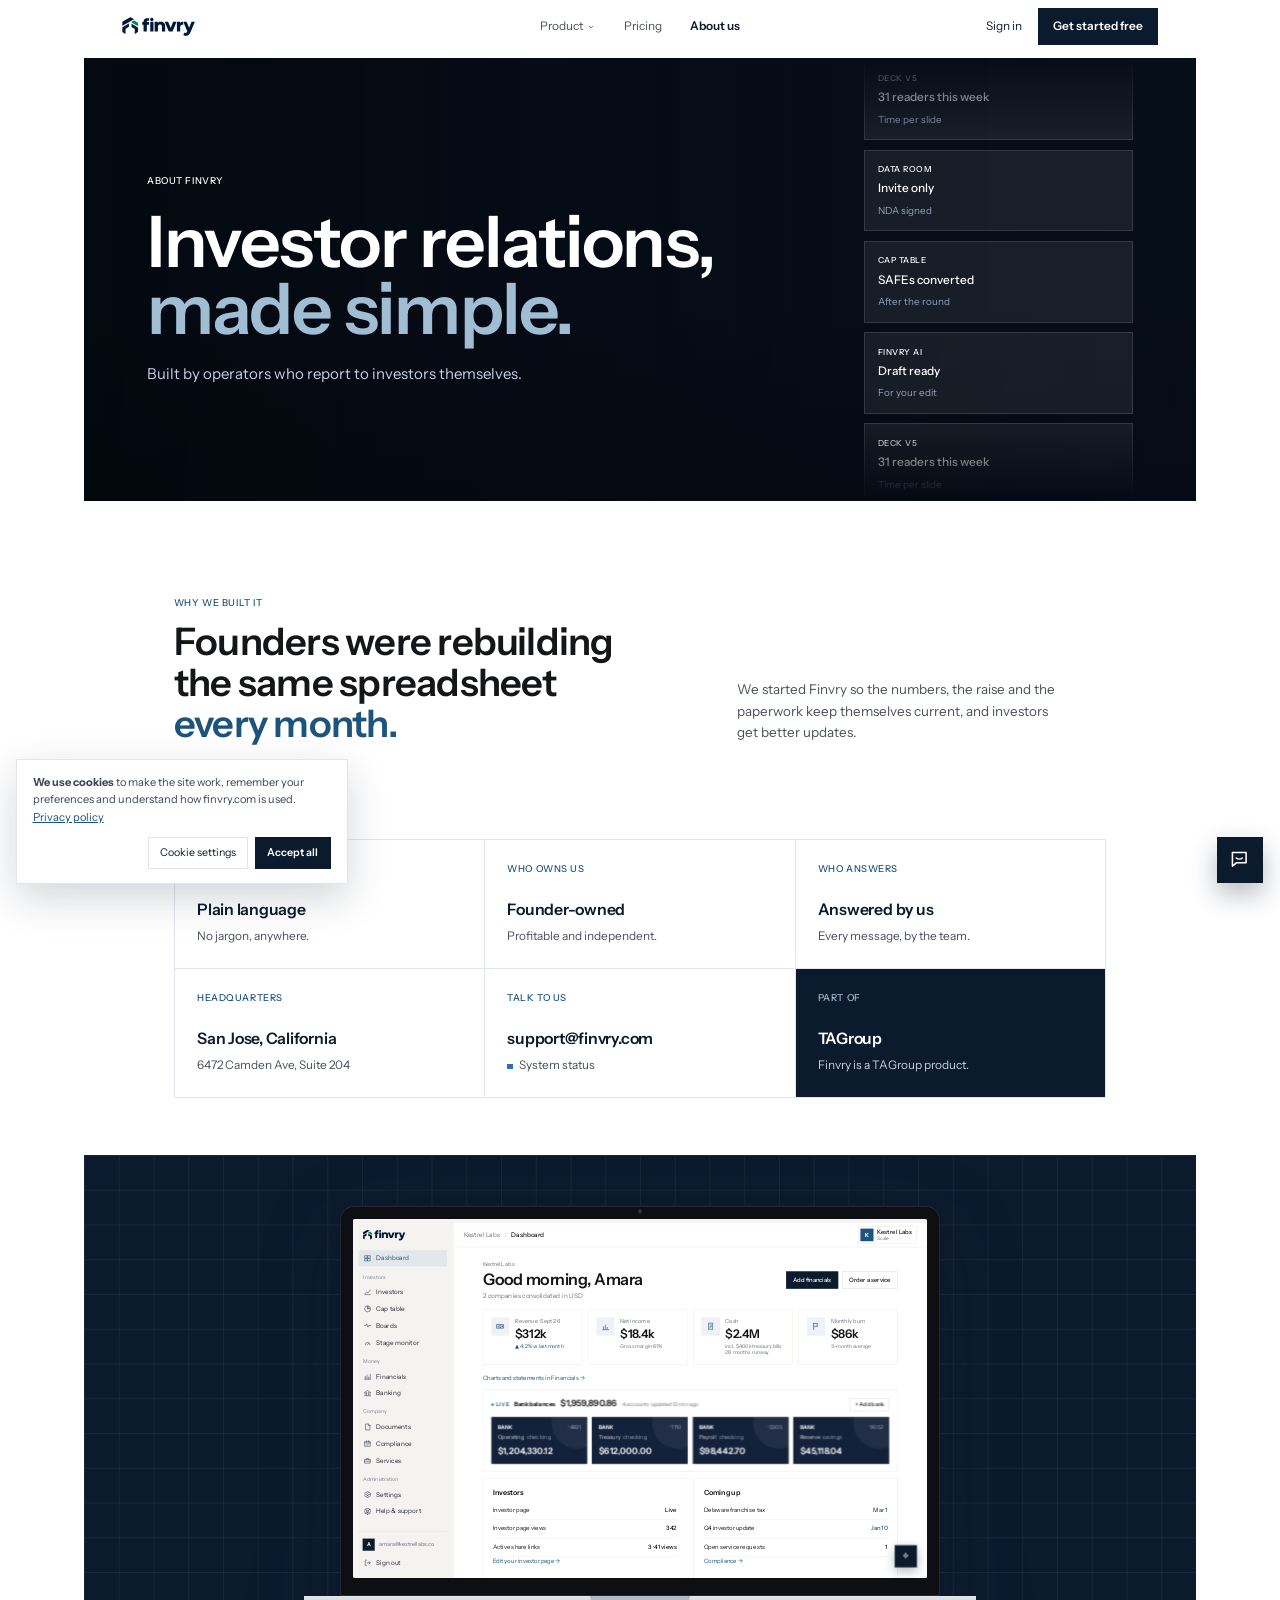
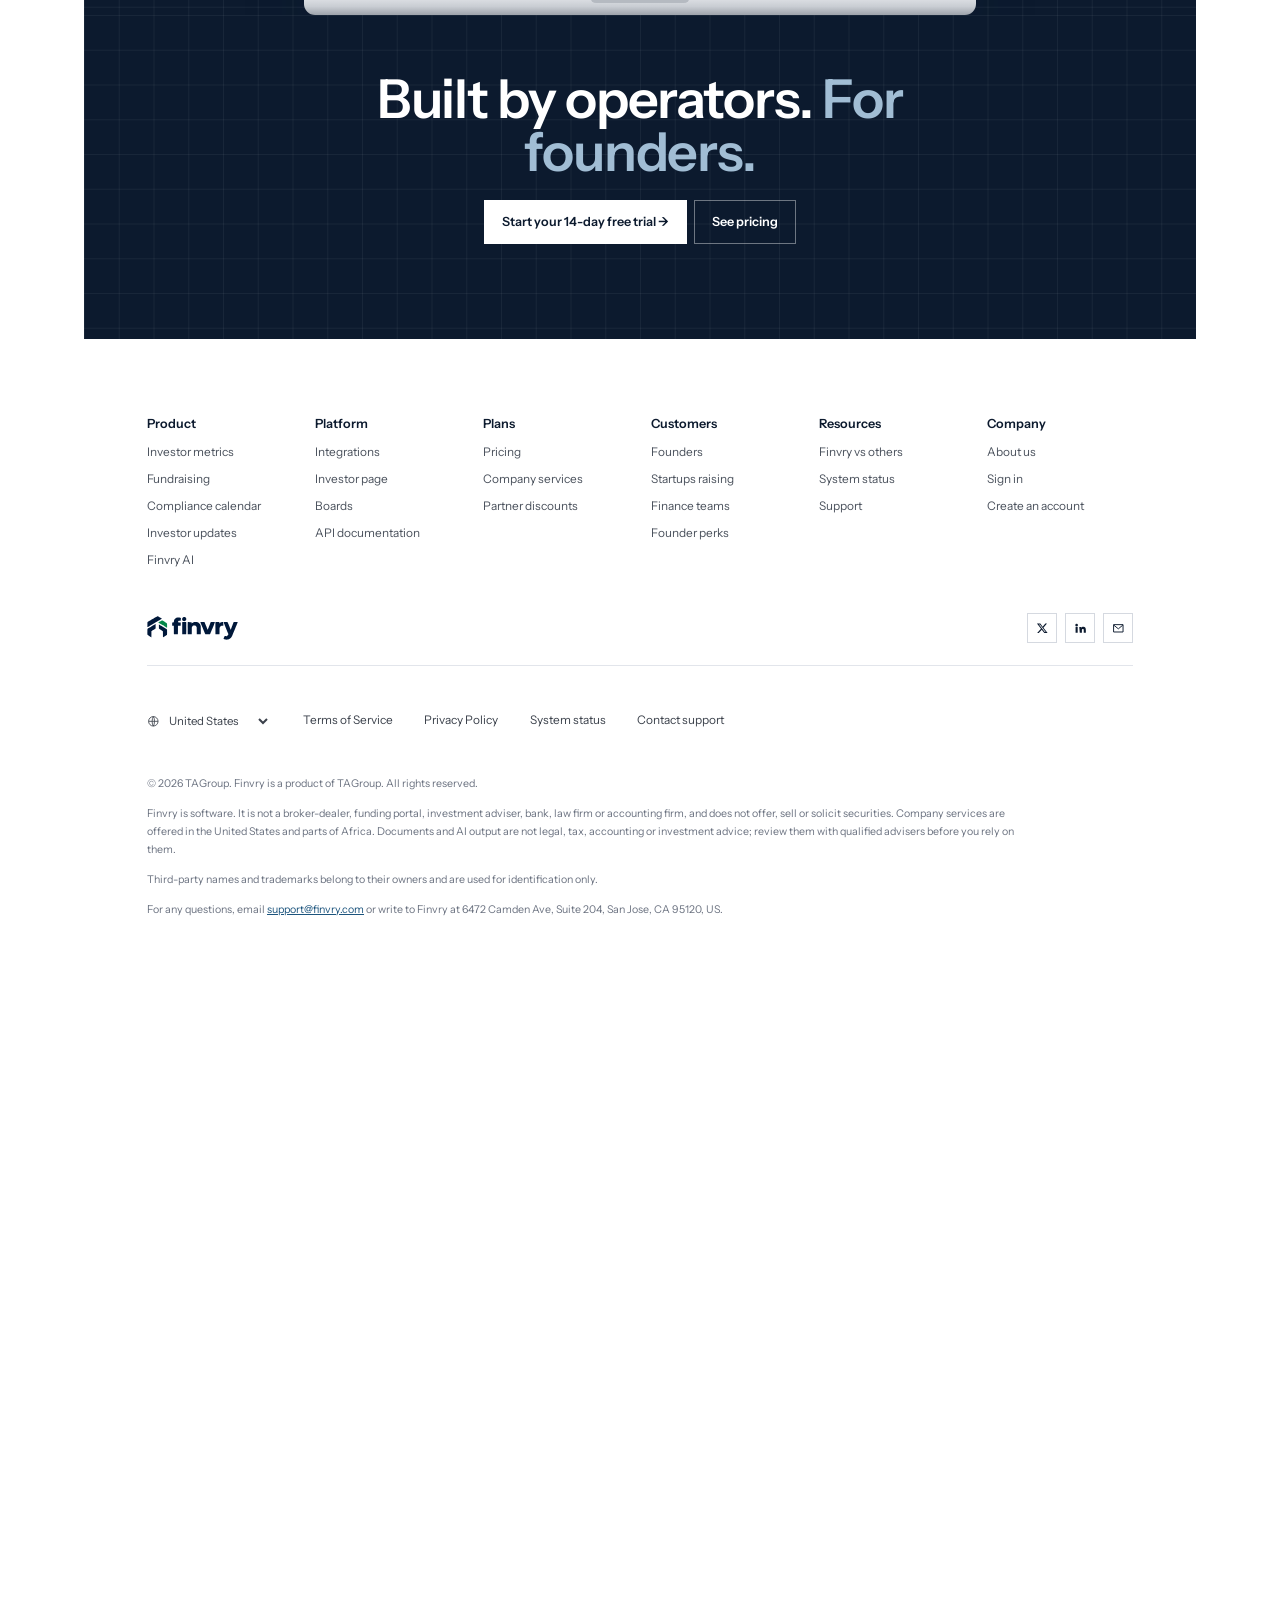
==== commit 4c0f6fa5: "About page: how we work and contact details in one short grid" ====
--- a/about/index.html
+++ b/about/index.html
@@ -13,7 +13,7 @@
 <link rel="preconnect" href="https://fonts.googleapis.com"><link rel="preconnect" href="https://fonts.gstatic.com" crossorigin>
 <link href="https://fonts.googleapis.com/css2?family=Instrument+Sans:wght@400;500;600&display=swap" rel="stylesheet">
 <link rel="stylesheet" href="/styles.css?v=8ae72ee6">
-<link rel="stylesheet" href="/site.css?v=aae6b50a">
+<link rel="stylesheet" href="/site.css?v=77a8c34f">
 <script src="/site.js?v=0608c19a" defer></script>
 </head>
 <body class="f"><header class="f-hd"><div class="f-w">
@@ -31,6 +31,14 @@
 <section class="f-sec ab-sec"><div class="f-w">
   <div class="ab-lead"><div><p class="f-lab">Why we built it</p><h2>Founders were rebuilding the same spreadsheet <span class="f-em">every month.</span></h2></div>
     <p>We started Finvry so the numbers, the raise and the paperwork keep themselves current, and investors get better updates.</p></div>
+</div></section>
+<section class="ab2-how"><div class="ab2-grid">
+  <div class="ab2-c"><p class="f-lab">How we write</p><b>Plain language</b><span>No jargon, anywhere.</span></div>
+  <div class="ab2-c"><p class="f-lab">Who owns us</p><b>Founder-owned</b><span>Profitable and independent.</span></div>
+  <div class="ab2-c"><p class="f-lab">Who answers</p><b>Answered by us</b><span>Every message, by the team.</span></div>
+  <div class="ab2-c"><p class="f-lab">Headquarters</p><b>San Jose, California</b><span>6472 Camden Ave, Suite 204</span></div>
+  <div class="ab2-c"><p class="f-lab">Talk to us</p><a href="mailto:support@finvry.com">support@finvry.com</a><span><a class="st" href="https://app.finvry.com/status"><i class="f-dot" style="background:#2f6fb3"></i>System status</a></span></div>
+  <div class="ab2-c dk"><p class="f-lab">Part of</p><b>TAGroup</b><span>Finvry is a TAGroup product.</span></div>
 </div></section>
 <section class="f-inset ab2-prod"><div class="f-box f-navy"><div class="f-gridbg"></div><div class="ab2-dev"><div class="dv-mac"><div class="dv-lid"><span class="dv-cam"></span><div class="dv-scr" data-w="1440" data-h="900"><div class="dv-in on"><div class="ap" aria-hidden="true"><aside class="ap-side"><img src="/finvry-logo.svg" alt="" class="ap-logo"><nav><span class="ap-nv on"><svg width="20" height="20" viewBox="0 0 24 24" aria-hidden="true"><path d="M4 4h7v7H4zM13 4h7v7h-7zM4 13h7v7H4zM13 13h7v7h-7z" fill="none" stroke="currentColor" stroke-width="1.7" stroke-linecap="round" stroke-linejoin="round"/></svg><span>Dashboard</span></span><p class="ap-grp">Investors</p><span class="ap-nv"><svg width="20" height="20" viewBox="0 0 24 24" aria-hidden="true"><path d="M4 19l5-6 4 3 7-9M4 21h16" fill="none" stroke="currentColor" stroke-width="1.7" stroke-linecap="round" stroke-linejoin="round"/></svg><span>Investors</span></span><span class="ap-nv"><svg width="20" height="20" viewBox="0 0 24 24" aria-hidden="true"><path d="M12 3a9 9 0 1 0 9 9h-9zM14 3.3A9 9 0 0 1 20.7 10H14z" fill="none" stroke="currentColor" stroke-width="1.7" stroke-linecap="round" stroke-linejoin="round"/></svg><span>Cap table</span></span><span class="ap-nv"><svg width="20" height="20" viewBox="0 0 24 24" aria-hidden="true"><path d="M3 12h4l2-5 4 10 2-5h6" fill="none" stroke="currentColor" stroke-width="1.7" stroke-linecap="round" stroke-linejoin="round"/></svg><span>Boards</span></span><span class="ap-nv"><svg width="20" height="20" viewBox="0 0 24 24" aria-hidden="true"><path d="M5 18a7 7 0 1 1 14 0M12 18l3-5" fill="none" stroke="currentColor" stroke-width="1.7" stroke-linecap="round" stroke-linejoin="round"/></svg><span>Stage monitor</span></span><p class="ap-grp">Money</p><span class="ap-nv"><svg width="20" height="20" viewBox="0 0 24 24" aria-hidden="true"><path d="M5 20V12M10 20V8M15 20v-6M20 20V5M3 20h18" fill="none" stroke="currentColor" stroke-width="1.7" stroke-linecap="round" stroke-linejoin="round"/></svg><span>Financials</span></span><span class="ap-nv"><svg width="20" height="20" viewBox="0 0 24 24" aria-hidden="true"><path d="M3 10l9-6 9 6M5 10v8M9 10v8M15 10v8M19 10v8M3 20h18" fill="none" stroke="currentColor" stroke-width="1.7" stroke-linecap="round" stroke-linejoin="round"/></svg><span>Banking</span></span><p class="ap-grp">Company</p><span class="ap-nv"><svg width="20" height="20" viewBox="0 0 24 24" aria-hidden="true"><path d="M7 3h7l5 5v13H7zM14 3v5h5" fill="none" stroke="currentColor" stroke-width="1.7" stroke-linecap="round" stroke-linejoin="round"/></svg><span>Documents</span></span><span class="ap-nv"><svg width="20" height="20" viewBox="0 0 24 24" aria-hidden="true"><path d="M4 6h16v14H4zM4 10h16M9 3v4M15 3v4M9 15l2 2 4-4" fill="none" stroke="currentColor" stroke-width="1.7" stroke-linecap="round" stroke-linejoin="round"/></svg><span>Compliance</span></span><span class="ap-nv"><svg width="20" height="20" viewBox="0 0 24 24" aria-hidden="true"><path d="M4 8h16v11H4zM9 8V5h6v3M4 13h16" fill="none" stroke="currentColor" stroke-width="1.7" stroke-linecap="round" stroke-linejoin="round"/></svg><span>Services</span></span><p class="ap-grp">Administration</p><span class="ap-nv"><svg width="20" height="20" viewBox="0 0 24 24" aria-hidden="true"><path d="M12 15a3 3 0 1 0 0-6 3 3 0 0 0 0 6zM19 12a7 7 0 0 0-.1-1.2l2-1.5-2-3.4-2.3.9a7 7 0 0 0-2.1-1.2L14 3h-4l-.5 2.6a7 7 0 0 0-2.1 1.2l-2.3-.9-2 3.4 2 1.5A7 7 0 0 0 5 12c0 .4 0 .8.1 1.2l-2 1.5 2 3.4 2.3-.9a7 7 0 0 0 2.1 1.2L10 21h4l.5-2.6a7 7 0 0 0 2.1-1.2l2.3.9 2-3.4-2-1.5c.1-.4.1-.8.1-1.2z" fill="none" stroke="currentColor" stroke-width="1.7" stroke-linecap="round" stroke-linejoin="round"/></svg><span>Settings</span></span><span class="ap-nv"><svg width="20" height="20" viewBox="0 0 24 24" aria-hidden="true"><path d="M12 21a9 9 0 1 0 0-18 9 9 0 0 0 0 18zM12 15.5a3.5 3.5 0 1 0 0-7 3.5 3.5 0 0 0 0 7zM6 6l3.5 3.5M14.5 14.5 18 18M18 6l-3.5 3.5M9.5 14.5 6 18" fill="none" stroke="currentColor" stroke-width="1.7" stroke-linecap="round" stroke-linejoin="round"/></svg><span>Help & support</span></span></nav><div class="ap-foot"><span class="ap-me"><b>A</b><span>amara@kestrellabs.co</span></span><span class="ap-nv"><svg width="20" height="20" viewBox="0 0 24 24" aria-hidden="true"><path d="M9 4H5v16h4M16 8l4 4-4 4M20 12H10" fill="none" stroke="currentColor" stroke-width="1.7" stroke-linecap="round" stroke-linejoin="round"/></svg><span>Sign out</span></span></div></aside>
 <div class="ap-main"><div class="ap-top"><span class="ap-crumb"><span>Kestrel Labs</span><i>/</i><b>Dashboard</b></span><span class="ap-org"><b>K</b><span><strong>Kestrel Labs</strong><em>Scale</em></span></span></div>
@@ -60,16 +68,7 @@
 <div class="ap-card ap-ch"><h3>Profit and loss <em>13 up, 8 down</em></h3><svg viewBox="0 0 520 190" preserveAspectRatio="none" class="ap-svg"><rect x="5.0" y="117.8" width="14.9" height="51.5" fill="#c0504d"/><rect x="29.7" y="117.8" width="14.9" height="40.5" fill="#c0504d"/><rect x="54.5" y="117.8" width="14.9" height="58.8" fill="#c0504d"/><rect x="79.2" y="117.8" width="14.9" height="29.4" fill="#c0504d"/><rect x="104.0" y="117.8" width="14.9" height="18.4" fill="#c0504d"/><rect x="128.8" y="117.8" width="14.9" height="33.1" fill="#c0504d"/><rect x="153.5" y="99.8" width="14.9" height="18.0" fill="#273449"/><rect x="178.3" y="117.8" width="14.9" height="7.4" fill="#c0504d"/><rect x="203.0" y="81.9" width="14.9" height="35.9" fill="#273449"/><rect x="227.8" y="93.8" width="14.9" height="24.0" fill="#273449"/><rect x="252.6" y="117.8" width="14.9" height="11.0" fill="#c0504d"/><rect x="277.3" y="69.9" width="14.9" height="47.9" fill="#273449"/><rect x="302.1" y="51.9" width="14.9" height="65.9" fill="#273449"/><rect x="326.9" y="75.9" width="14.9" height="41.9" fill="#273449"/><rect x="351.6" y="45.9" width="14.9" height="71.9" fill="#273449"/><rect x="376.4" y="117.8" width="14.9" height="14.7" fill="#c0504d"/><rect x="401.1" y="63.9" width="14.9" height="53.9" fill="#273449"/><rect x="425.9" y="34.0" width="14.9" height="83.8" fill="#273449"/><rect x="450.7" y="39.9" width="14.9" height="77.9" fill="#273449"/><rect x="475.4" y="22.0" width="14.9" height="95.8" fill="#273449"/><rect x="500.2" y="10.0" width="14.9" height="107.8" fill="#273449"/><line x1="0" x2="520" y1="117.8" y2="117.8" stroke="#c9ced8" stroke-dasharray="4 4"/></svg><span class="ap-ax"><span>Jan 25</span><span>Sept 26</span></span><span class="ap-cf"><span>Net income after all costs</span><b>$18.4k</b></span></div>
 <div class="ap-card ap-ch"><h3>Cash</h3><svg viewBox="0 0 520 190" preserveAspectRatio="none" class="ap-svg"><defs><linearGradient id="g93846" x1="0" x2="0" y1="0" y2="1"><stop offset="0" stop-color="#2f6fb3" stop-opacity=".22"/><stop offset="1" stop-color="#2f6fb3" stop-opacity="0"/></linearGradient></defs>
 <polygon points="0,190 0.0,172.6 26.0,176.4 52.0,182.0 78.0,116.1 104.0,123.6 130.0,129.3 156.0,134.9 182.0,138.7 208.0,40.8 234.0,46.5 260.0,50.2 286.0,52.1 312.0,55.9 338.0,50.2 364.0,44.6 390.0,40.8 416.0,35.2 442.0,31.4 468.0,27.6 494.0,23.9 520.0,22.0 520,190" fill="url(#g93846)"/><polyline points="0.0,172.6 26.0,176.4 52.0,182.0 78.0,116.1 104.0,123.6 130.0,129.3 156.0,134.9 182.0,138.7 208.0,40.8 234.0,46.5 260.0,50.2 286.0,52.1 312.0,55.9 338.0,50.2 364.0,44.6 390.0,40.8 416.0,35.2 442.0,31.4 468.0,27.6 494.0,23.9 520.0,22.0" fill="none" stroke="#2f6fb3" stroke-width="2.4" stroke-linejoin="round"/></svg><span class="ap-ax"><span>Jan 25</span><span>Sept 26</span></span><span class="ap-cf"><span>At Sept 26</span><b>$2.4M</b></span></div></div></div></div><span class="ap-ai"><svg width="22" height="22" viewBox="0 0 24 24" aria-hidden="true"><path d="M12 3l1.8 4.7L18.5 9.5l-4.7 1.8L12 16l-1.8-4.7L5.5 9.5l4.7-1.8z" fill="none" stroke="currentColor" stroke-width="1.7" stroke-linecap="round" stroke-linejoin="round"/></svg></span></div></div></div></div><div class="dv-base"><i></i></div></div></div></div></section>
-<section class="f-sec f-edge ab2-how"><div class="ab2-in">
-  <div class="ab-lead"><div><p class="f-lab">How we work</p><h2>Three things we <span class="f-em">keep to.</span></h2></div><p>They shape the product, the pricing and how we answer customers.</p></div>
-  <div class="ab2-cols"><div class="ab2-c"><h3>Plain language</h3><p>No jargon in the product, the updates or the support replies.</p></div><div class="ab2-c"><h3>Founder-owned</h3><p>Profitable and independent, so the roadmap follows customers.</p></div><div class="ab2-c"><h3>Answered by us</h3><p>Every support message is read and answered by the team.</p></div></div>
-</div></section>
-<section class="f-sec f-edge" style="padding-top:0;padding-bottom:50px"><div class="f-g" style="gap:12px">
-  <div class="s6" style="border:1px solid #e2e5eb;padding:32px;display:flex;flex-direction:column;gap:10px"><p class="f-lab">Headquarters</p><b style="font-size:24px;font-weight:600;color:#0c1a2e">San Jose, California</b><span style="font-size:15.5px;color:#4a515c">6472 Camden Ave, Suite 204, San Jose, CA 95120</span></div>
-  <div class="s3" style="border:1px solid #e2e5eb;padding:32px;display:flex;flex-direction:column;gap:10px"><p class="f-lab">Talk to us</p><a class="f-link" style="font-size:18px" href="mailto:support@finvry.com">support@finvry.com</a><a href="https://app.finvry.com/status" style="font-size:14.5px;text-decoration:none;display:flex;gap:8px;align-items:center;color:#4a515c"><span class="f-dot" style="background:#2f6fb3"></span>System status</a></div>
-  <div class="s3 f-navy" style="padding:32px;display:flex;flex-direction:column;gap:10px"><p class="f-lab">Part of</p><b style="font-size:24px;font-weight:600">TAGroup</b><span style="font-size:14.5px;color:#c3d1e4">Finvry is a product of TAGroup.</span></div>
-</div></section>
-</main><section class="f-cta"><div class="f-box"><div class="f-gridbg"></div>
+</main><section class="f-cta ab2-end"><div class="f-box"><div class="f-gridbg"></div>
   <div class="in"><h2>Built by operators. <span class="f-emd">For founders.</span></h2>
   <div class="f-acts" style="justify-content:center"><a class="f-btn lt" href="https://app.finvry.com/start">Start your 14-day free trial →</a><a class="f-btn ln" href="/pricing/">See pricing</a></div></div>
 </div></section><footer class="f-ft"><div class="f-wi">
--- a/site.css
+++ b/site.css
@@ -416,10 +416,12 @@
 
 /* About: product panel and how we work */
 .ab2-prod{padding-top:0}.ab2-prod .f-box{min-height:520px;display:flex;align-items:center;justify-content:center;overflow:hidden}
-.ab2-dev{position:relative;width:min(760px,80%);padding:64px 0}
-.ab2-how{padding-bottom:64px}.ab2-in{max-width:1408px;margin:0 auto;display:flex;flex-direction:column;gap:56px}.ab2-how .ab-lead{max-width:none;grid-template-columns:1fr 1fr}
-.ab2-cols{display:grid;grid-template-columns:repeat(3,1fr);border-top:1px solid #e2e5eb}
-.ab2-c{padding:28px 32px 0 0;display:flex;flex-direction:column;gap:10px}.ab2-c+.ab2-c{padding-left:32px;border-left:1px solid #e2e5eb}
-.ab2-c h3{margin:0;font-size:22px;font-weight:600;letter-spacing:-.02em;color:var(--f-navy)}.ab2-c p{margin:0;font-size:16px;line-height:1.6;color:var(--f-text);max-width:380px}
-@media (max-width:900px){.ab2-cols,.ab2-how .ab-lead{grid-template-columns:1fr}.ab2-c+.ab2-c{padding-left:0;border-left:0;border-top:1px solid #e2e5eb}.ab2-c{padding:22px 0}.ab2-in{gap:32px}.ab2-how{padding-bottom:40px}
-.ab2-prod .f-box{min-height:0}.ab2-dev{width:92%;padding:36px 0}}
+.ab2-dev{position:relative;width:min(760px,80%);padding:64px 0 0}
+.f-cta.ab2-end{padding-top:0}.f-cta.ab2-end .in{padding-top:72px}
+.ab2-how{padding:0 32px 72px}.ab2-grid{max-width:1180px;margin:0 auto;display:grid;grid-template-columns:repeat(3,1fr);gap:1px;background:#e2e5eb;border:1px solid #e2e5eb}
+.ab2-c{background:#fff;padding:28px;display:flex;flex-direction:column;gap:8px;min-height:150px}.ab2-c .f-lab{margin-bottom:auto;padding-bottom:20px}
+.ab2-c b,.ab2-c>a:not(.st){font-size:20px;font-weight:600;letter-spacing:-.015em;color:var(--f-navy);text-decoration:none}.ab2-c>a:not(.st):hover{color:var(--f-blue)}
+.ab2-c span,.ab2-c .st{font-size:15px;line-height:1.5;color:var(--f-text);text-decoration:none}.ab2-c .st{display:inline-flex;gap:8px;align-items:center;margin:0;padding:0}.ab2-c .st:hover{color:var(--f-navy)}
+.ab2-c.dk{background:var(--f-navy)}.ab2-c.dk .f-lab{color:#a1bdd4}.ab2-c.dk b{color:#fff}.ab2-c.dk span{color:#c3d1e4}
+@media (max-width:900px){.ab2-how{padding:0 20px 48px}.ab2-grid{grid-template-columns:1fr 1fr}.ab2-c{min-height:0;padding:22px}.ab2-prod .f-box{min-height:0}.ab2-dev{width:92%;padding:36px 0 0}}
+@media (max-width:560px){.ab2-grid{grid-template-columns:1fr}}
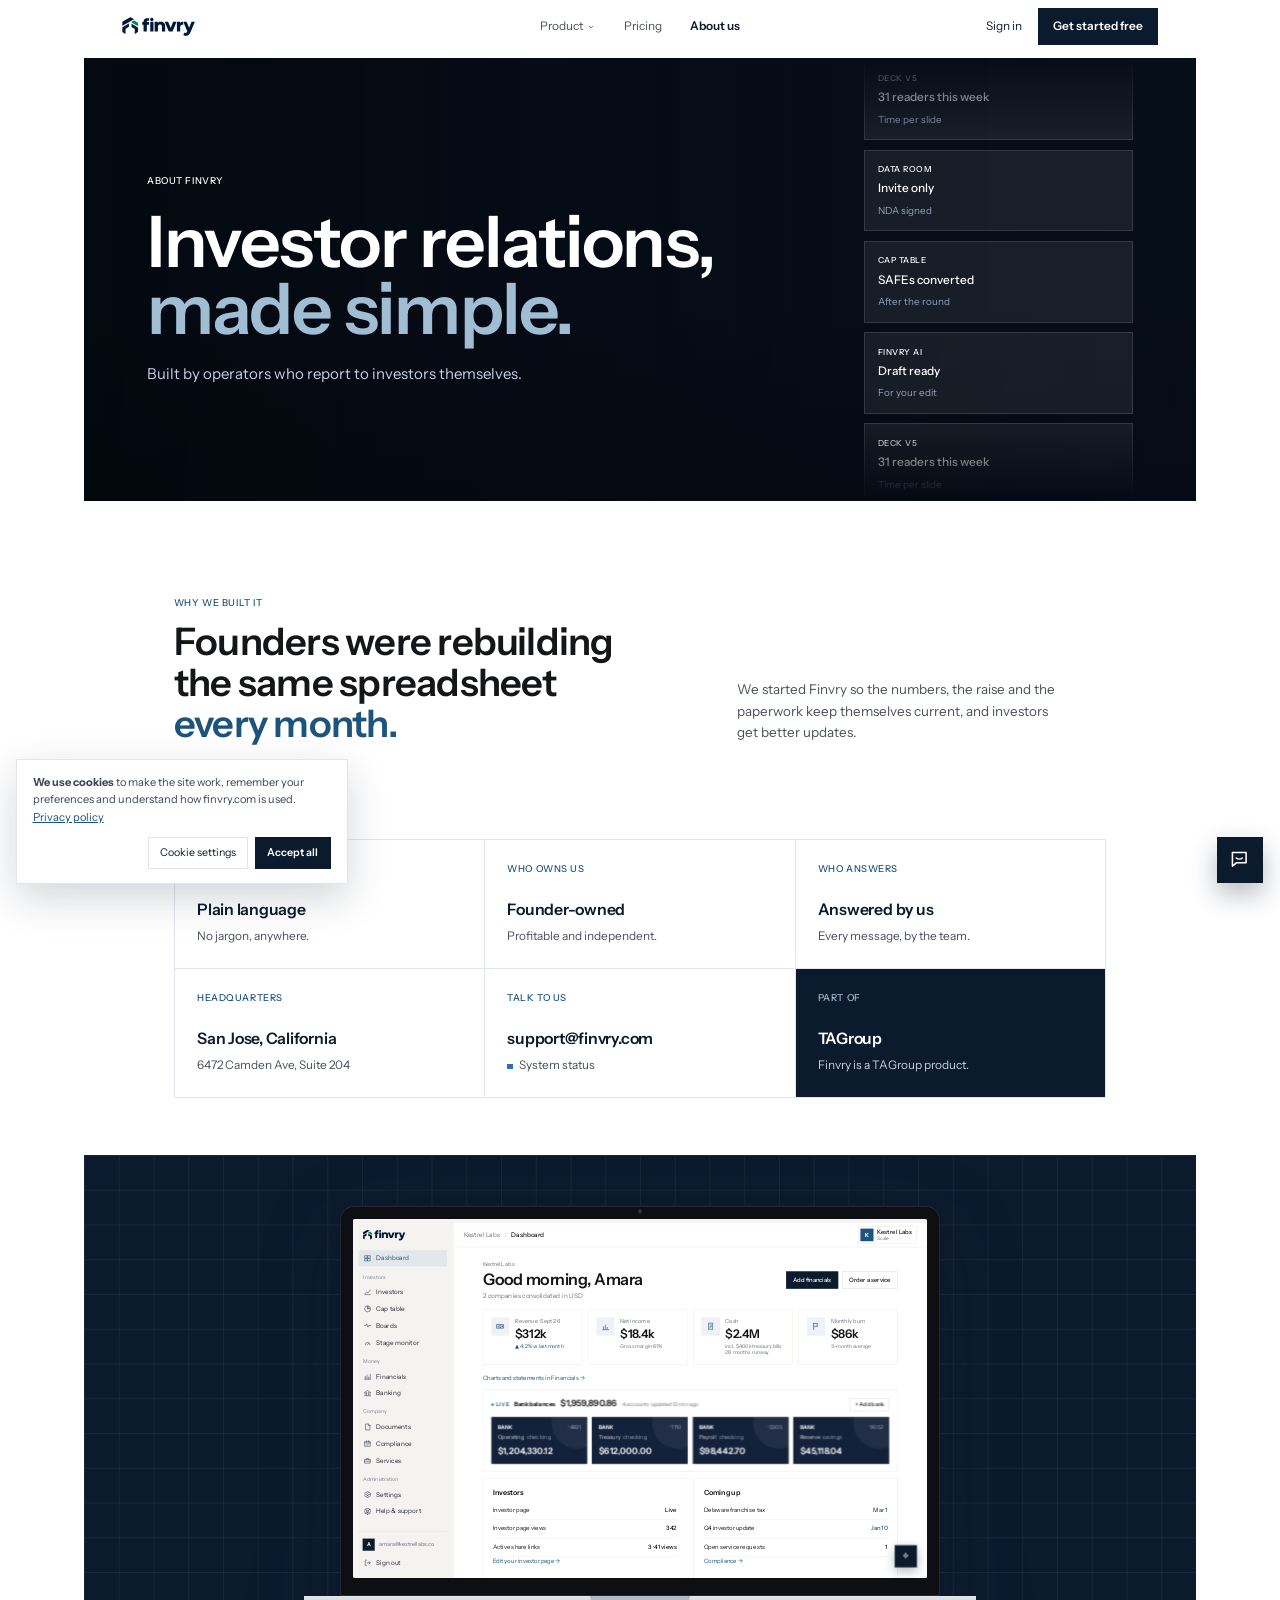
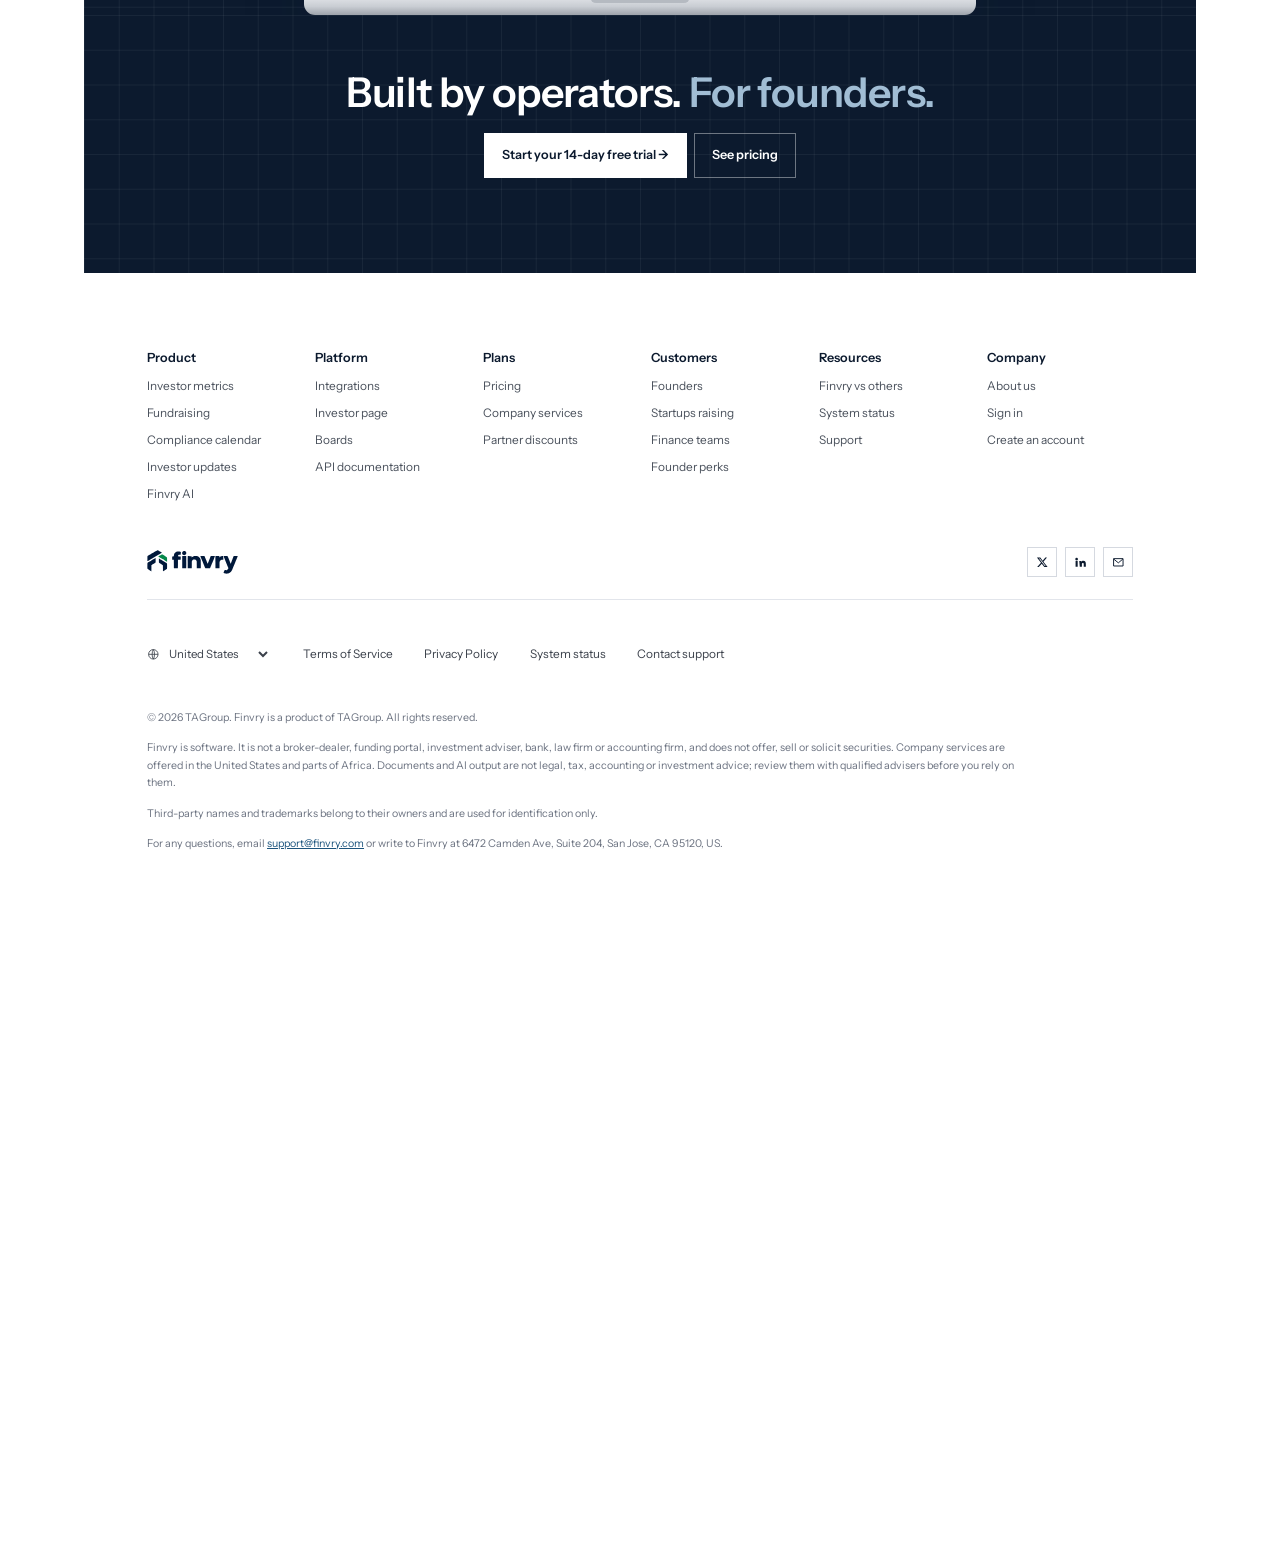
==== commit a5a9c545: "About page: closing line on one line" ====
--- a/about/index.html
+++ b/about/index.html
@@ -13,7 +13,7 @@
 <link rel="preconnect" href="https://fonts.googleapis.com"><link rel="preconnect" href="https://fonts.gstatic.com" crossorigin>
 <link href="https://fonts.googleapis.com/css2?family=Instrument+Sans:wght@400;500;600&display=swap" rel="stylesheet">
 <link rel="stylesheet" href="/styles.css?v=8ae72ee6">
-<link rel="stylesheet" href="/site.css?v=77a8c34f">
+<link rel="stylesheet" href="/site.css?v=a3b7d489">
 <script src="/site.js?v=0608c19a" defer></script>
 </head>
 <body class="f"><header class="f-hd"><div class="f-w">
--- a/site.css
+++ b/site.css
@@ -417,7 +417,7 @@
 /* About: product panel and how we work */
 .ab2-prod{padding-top:0}.ab2-prod .f-box{min-height:520px;display:flex;align-items:center;justify-content:center;overflow:hidden}
 .ab2-dev{position:relative;width:min(760px,80%);padding:64px 0 0}
-.f-cta.ab2-end{padding-top:0}.f-cta.ab2-end .in{padding-top:72px}
+.f-cta.ab2-end{padding-top:0}.f-cta.ab2-end .in{padding-top:72px}.f-cta.ab2-end h2{font-size:52px;max-width:none;white-space:nowrap}@media (max-width:900px){.f-cta.ab2-end h2{font-size:34px;white-space:normal}}
 .ab2-how{padding:0 32px 72px}.ab2-grid{max-width:1180px;margin:0 auto;display:grid;grid-template-columns:repeat(3,1fr);gap:1px;background:#e2e5eb;border:1px solid #e2e5eb}
 .ab2-c{background:#fff;padding:28px;display:flex;flex-direction:column;gap:8px;min-height:150px}.ab2-c .f-lab{margin-bottom:auto;padding-bottom:20px}
 .ab2-c b,.ab2-c>a:not(.st){font-size:20px;font-weight:600;letter-spacing:-.015em;color:var(--f-navy);text-decoration:none}.ab2-c>a:not(.st):hover{color:var(--f-blue)}
